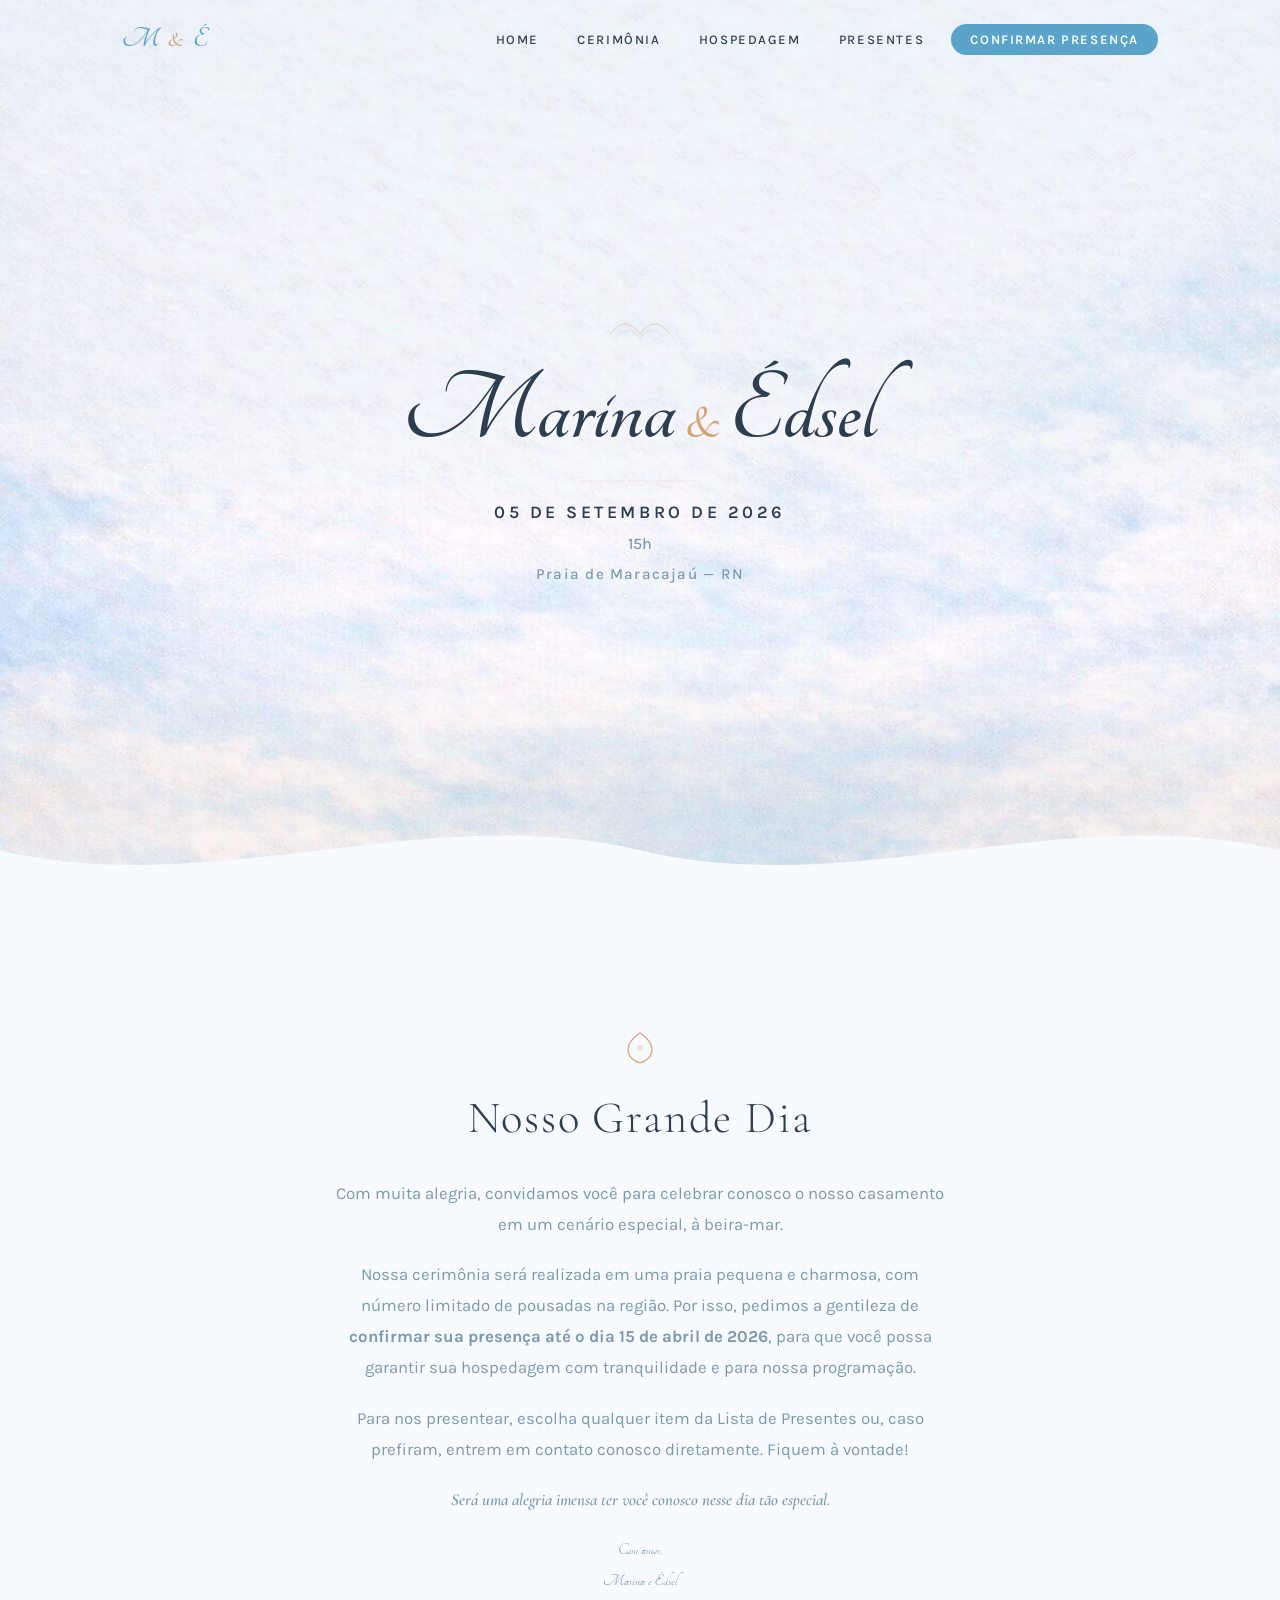
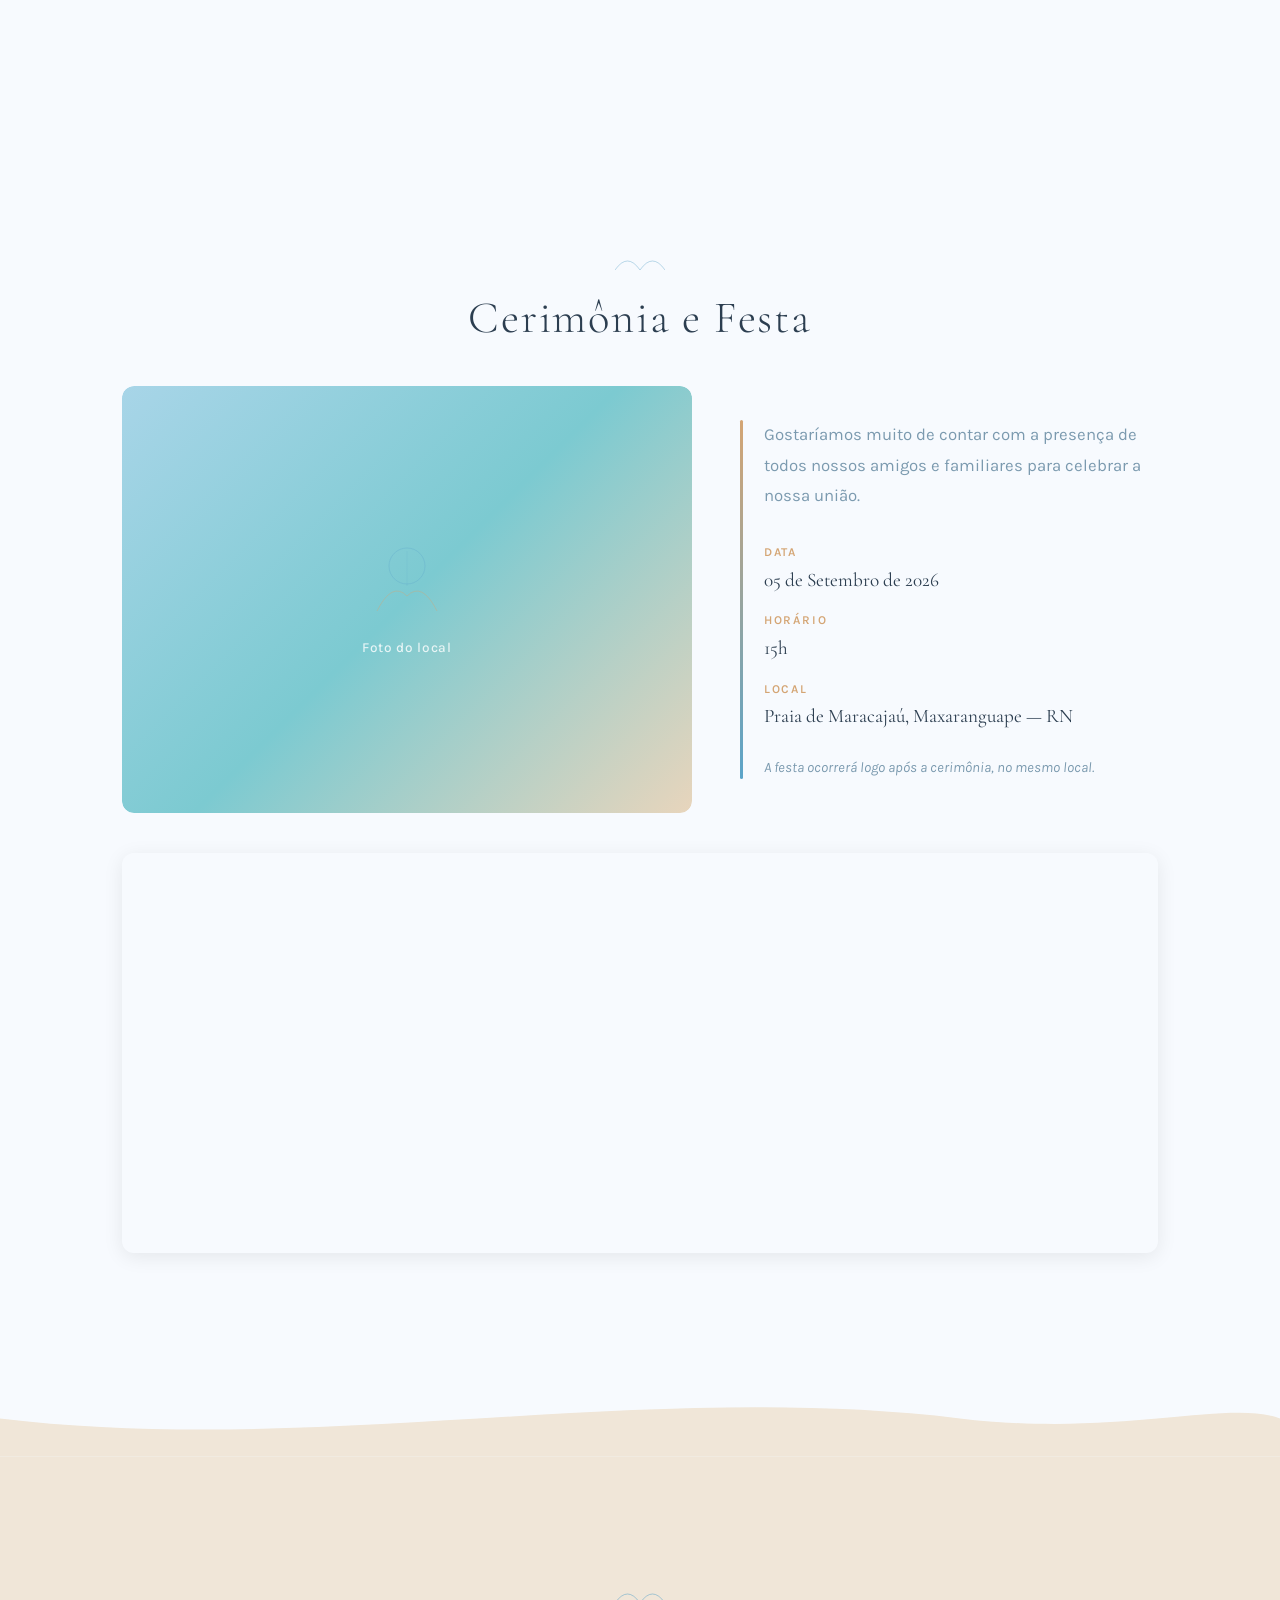
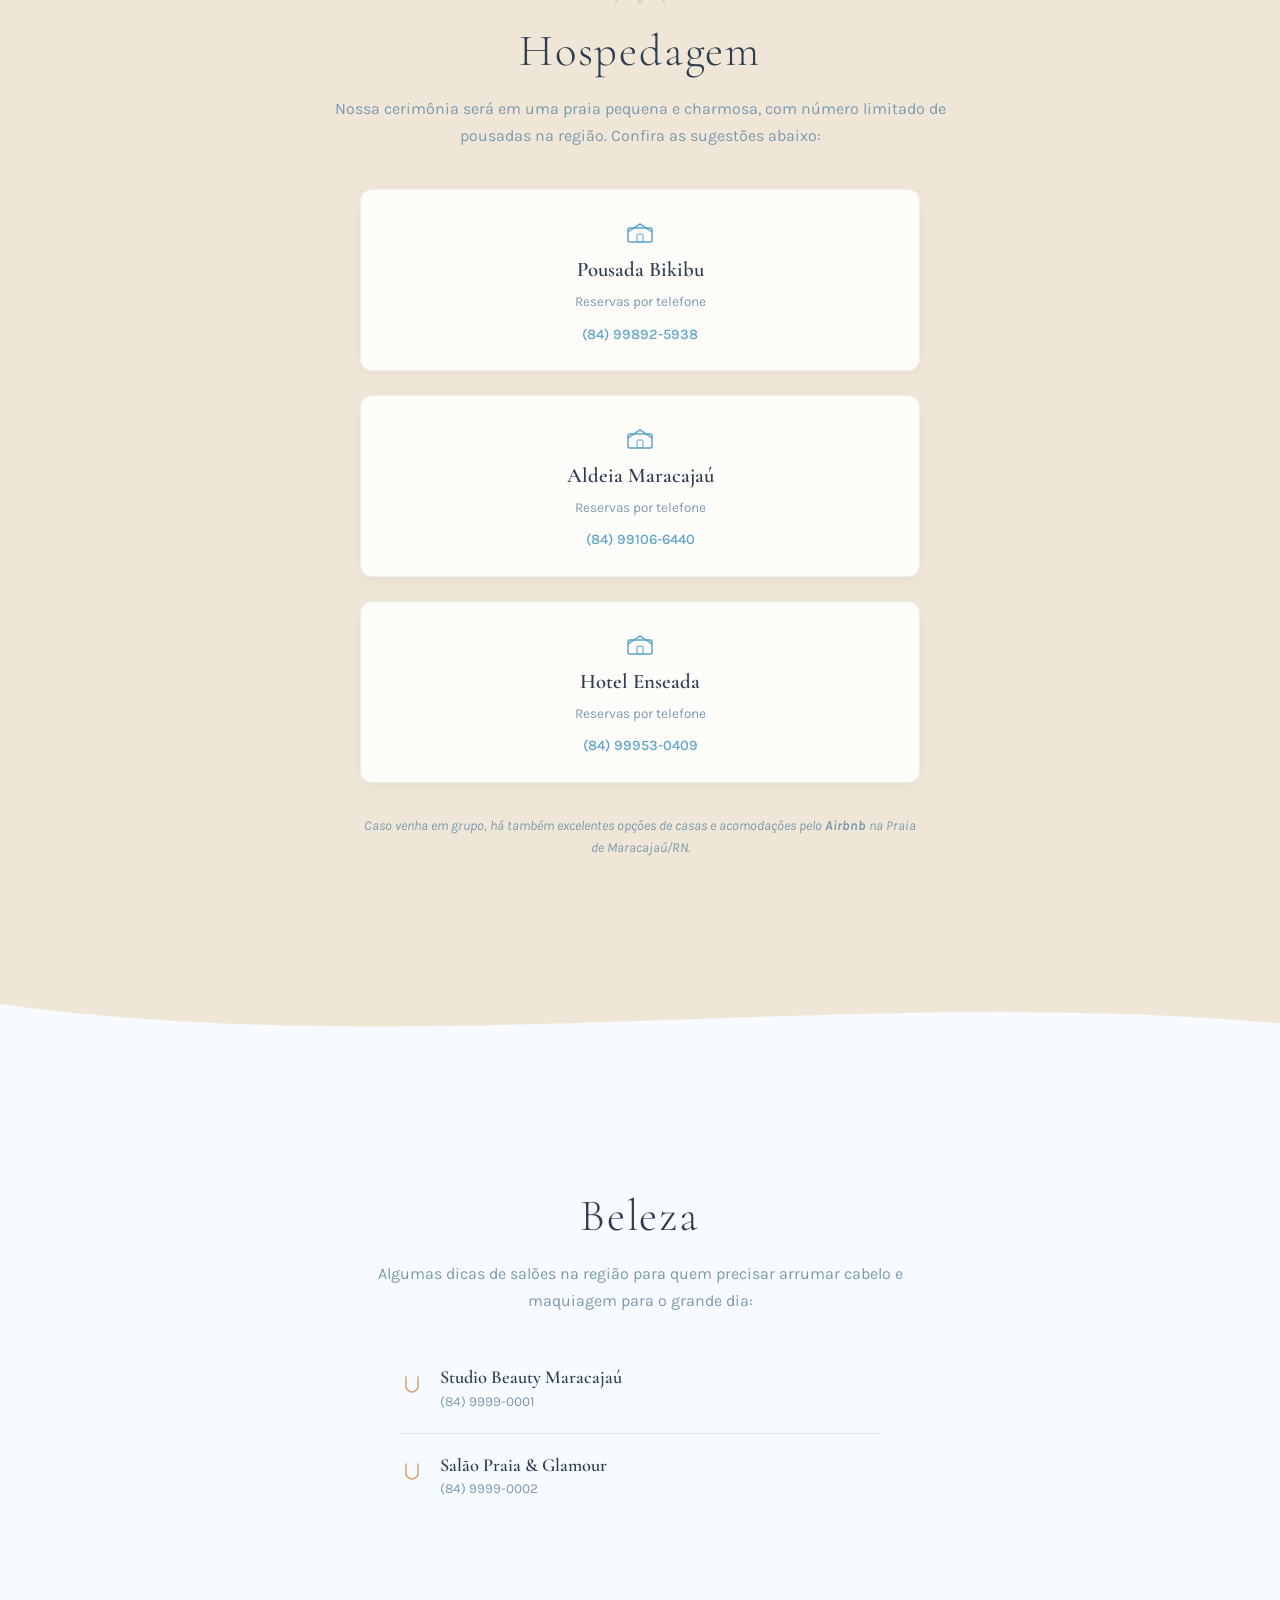
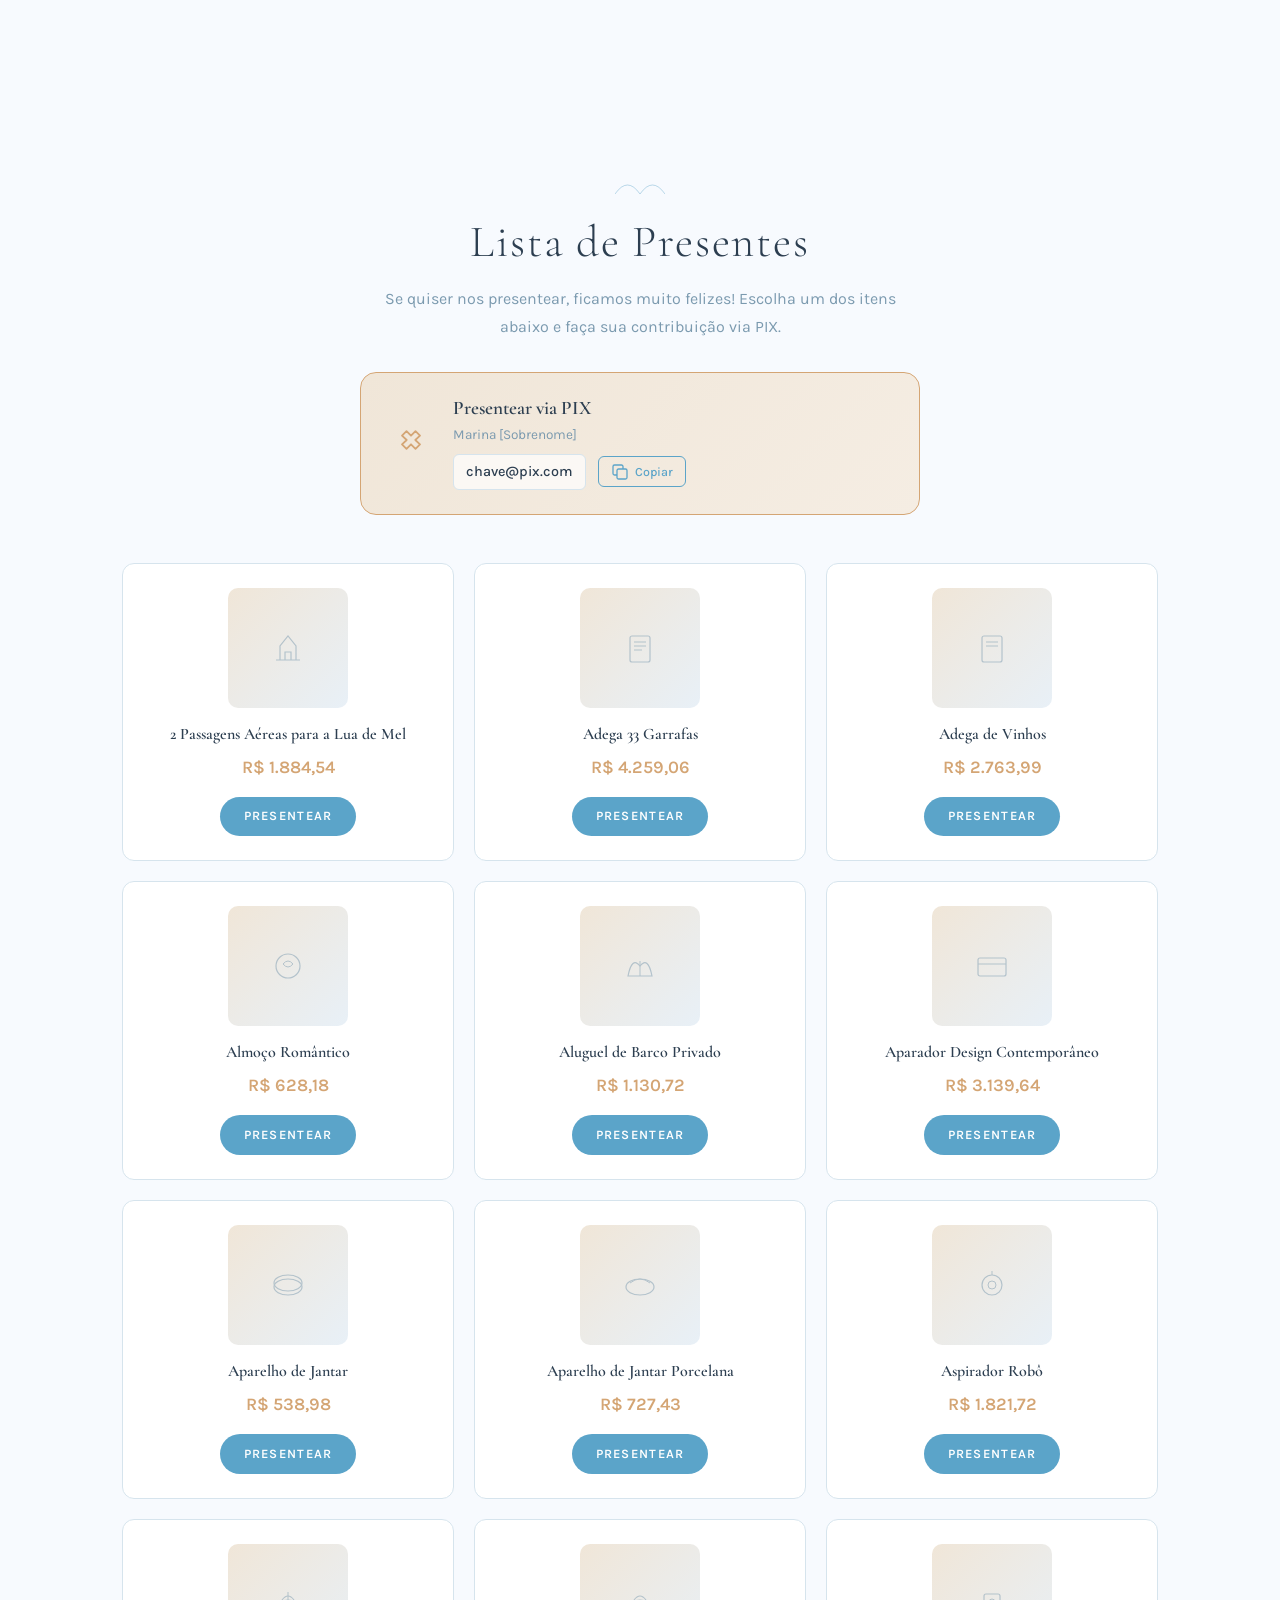
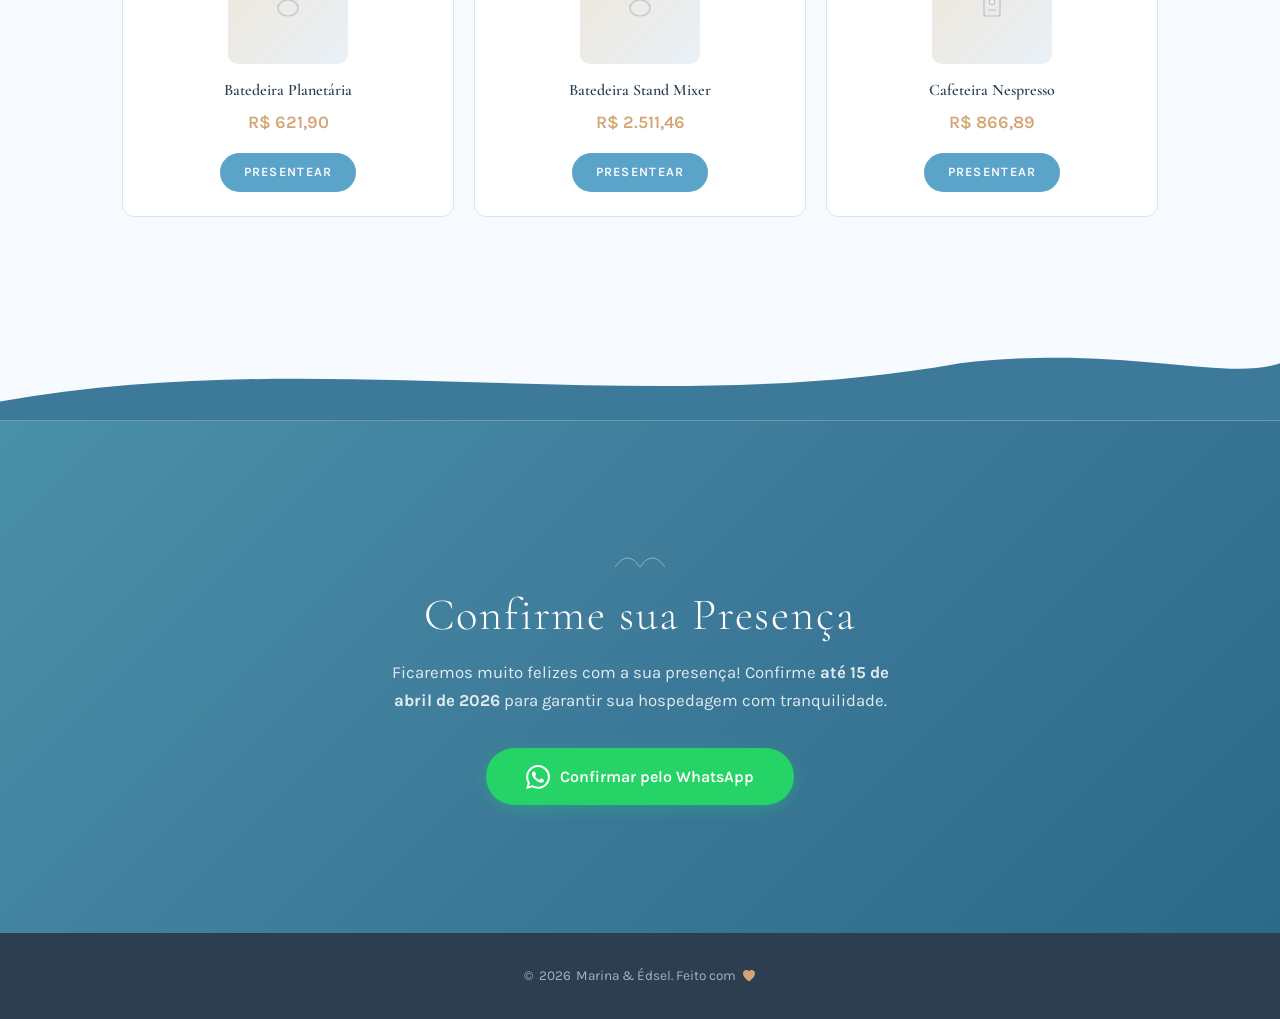
==== marina-e-edsel/index.html @ 64d31de2 "Site casamento Marina & Édsel — versão inicial Landing page completa com hero, cerimônia, hospedagem" ====
<!DOCTYPE html>
<html lang="pt-BR">
<head>
  <meta charset="UTF-8">
  <meta name="viewport" content="width=device-width, initial-scale=1.0">

  <title>Marina & Édsel — 05 de Setembro de 2026 | Casamento na Praia de Maracajaú</title>
  <meta name="description" content="Celebre conosco! Site oficial do casamento de Marina & Édsel. 05 de setembro de 2026, às 15h, na Praia de Maracajaú — RN.">

  <meta property="og:title" content="Marina & Édsel — Casamento na Praia de Maracajaú">
  <meta property="og:description" content="05 de setembro de 2026, às 15h. Venha celebrar esse momento especial conosco!">
  <meta property="og:type" content="website">
  <meta property="og:image" content="">
  <meta property="og:url" content="">

  <link rel="icon" type="image/svg+xml" href="/favicon.svg">

  <link rel="preconnect" href="https://fonts.googleapis.com">
  <link rel="preconnect" href="https://fonts.gstatic.com" crossorigin>
  <link href="https://fonts.googleapis.com/css2?family=Cormorant+Garamond:ital,wght@0,300;0,400;0,600;1,300;1,400&family=Tangerine:wght@400;700&family=Karla:wght@400;500;600&display=swap" rel="stylesheet">

  <link href="https://unpkg.com/aos@2.3.4/dist/aos.css" rel="stylesheet">

  <link rel="stylesheet" href="style.css">
</head>
<body>

  <!-- NAV -->
  <nav class="nav" id="nav">
    <div class="nav__container">
      <a href="#hero" class="nav__logo">M <span class="nav__ampersand">&</span> É</a>
      <button class="nav__toggle" aria-label="Abrir menu" aria-expanded="false">
        <span class="nav__hamburger"></span>
      </button>
      <ul class="nav__menu" role="list">
        <li><a href="#hero" class="nav__link">Home</a></li>
        <li><a href="#cerimonia" class="nav__link">Cerimônia</a></li>
        <li><a href="#hospedagem" class="nav__link">Hospedagem</a></li>
        <li><a href="#presentes" class="nav__link">Presentes</a></li>
        <li><a href="#presenca" class="nav__link nav__link--cta">Confirmar Presença</a></li>
      </ul>
    </div>
  </nav>

  <main>

    <!-- HERO — Arquétipo: Layered Atmospheric -->
    <section class="hero" id="hero">
      <div class="hero__layers">
        <img src="hero.jpeg" alt="" width="1200" height="1600" class="hero__img" decoding="async">
        <div class="hero__gradient"></div>
        <div class="hero__content" data-aos="fade-up" data-aos-duration="1200">
          <div class="hero__ornament">
            <svg width="60" height="30" viewBox="0 0 60 30" fill="none" aria-hidden="true">
              <path d="M0 20 Q15 0 30 20 Q45 0 60 20" stroke="currentColor" stroke-width="1" fill="none" opacity="0.4"/>
              <path d="M5 25 Q20 8 30 25 Q40 8 55 25" stroke="currentColor" stroke-width="0.8" fill="none" opacity="0.25"/>
            </svg>
          </div>
          <p class="hero__names">
            <span class="hero__name">Marina</span>
            <span class="hero__amp">&</span>
            <span class="hero__name">Édsel</span>
          </p>
          <div class="hero__divider">
            <svg width="120" height="2" viewBox="0 0 120 2" aria-hidden="true">
              <line x1="0" y1="1" x2="120" y2="1" stroke="currentColor" stroke-width="0.5" opacity="0.3"/>
            </svg>
          </div>
          <p class="hero__date">05 de Setembro de 2026</p>
          <p class="hero__time">15h</p>
          <p class="hero__location">Praia de Maracajaú — RN</p>
        </div>
      </div>
      <div class="hero__wave">
        <svg viewBox="0 0 1440 120" preserveAspectRatio="none" aria-hidden="true">
          <path d="M0,60 C240,120 480,0 720,60 C960,120 1200,0 1440,60 L1440,120 L0,120 Z" fill="var(--color-bg)"/>
        </svg>
      </div>
    </section>

    <!-- BOAS-VINDAS — Arquétipo: Prose Cinematic -->
    <section class="welcome section" id="boas-vindas">
      <div class="container welcome__container">
        <div class="welcome__icon" data-aos="fade-down" data-aos-duration="600">
          <svg width="40" height="40" viewBox="0 0 40 40" fill="none" aria-hidden="true">
            <path d="M20 5 C20 5 8 12 8 22 C8 28 13 33 20 35 C27 33 32 28 32 22 C32 12 20 5 20 5Z" stroke="var(--color-accent)" stroke-width="1.2" fill="none"/>
            <circle cx="20" cy="20" r="3" fill="var(--color-accent)" opacity="0.3"/>
          </svg>
        </div>
        <h2 class="welcome__title" data-aos="fade-up">Nosso Grande Dia</h2>
        <div class="welcome__text" data-aos="fade-up" data-aos-delay="100">
          <p>Com muita alegria, convidamos você para celebrar conosco o nosso casamento em um cenário especial, à beira-mar.</p>
          <p>Nossa cerimônia será realizada em uma praia pequena e charmosa, com número limitado de pousadas na região. Por isso, pedimos a gentileza de <strong>confirmar sua presença até o dia 15 de abril de 2026</strong>, para que você possa garantir sua hospedagem com tranquilidade e para nossa programação.</p>
          <p>Para nos presentear, escolha qualquer item da Lista de Presentes ou, caso prefiram, entrem em contato conosco diretamente. Fiquem à vontade!</p>
          <p class="welcome__highlight">Será uma alegria imensa ter você conosco nesse dia tão especial.</p>
          <p class="welcome__signature">Com amor,<br>Marina e Édsel</p>
        </div>
      </div>
    </section>

    <!-- CERIMÔNIA E FESTA — Arquétipo: Split Reveal -->
    <section class="ceremony section" id="cerimonia">
      <div class="container">
        <div class="ceremony__ornament" data-aos="fade-down" data-aos-duration="600">
          <svg width="50" height="24" viewBox="0 0 50 24" fill="none" aria-hidden="true">
            <path d="M0 18 Q12.5 0 25 18 Q37.5 0 50 18" stroke="var(--color-primary)" stroke-width="1" fill="none" opacity="0.4"/>
          </svg>
        </div>
        <h2 class="ceremony__title" data-aos="fade-up">Cerimônia e Festa</h2>
        <div class="ceremony__split">
          <div class="ceremony__image" data-aos="fade-right" data-aos-duration="1000">
            <div class="ceremony__placeholder">
              <svg width="80" height="80" viewBox="0 0 80 80" fill="none" aria-hidden="true">
                <circle cx="40" cy="25" r="18" stroke="var(--color-primary)" stroke-width="1" fill="none" opacity="0.3"/>
                <path d="M10 70 Q25 40 40 55 Q55 40 70 70" stroke="var(--color-accent)" stroke-width="1" fill="none" opacity="0.4"/>
                <line x1="40" y1="10" x2="40" y2="45" stroke="var(--color-primary)" stroke-width="0.8" opacity="0.2"/>
              </svg>
              <span class="ceremony__placeholder-text">Foto do local</span>
            </div>
          </div>
          <div class="ceremony__info" data-aos="fade-left" data-aos-duration="1000">
            <div class="ceremony__accent-bar" aria-hidden="true"></div>
            <p class="ceremony__description">Gostaríamos muito de contar com a presença de todos nossos amigos e familiares para celebrar a nossa união.</p>
            <div class="ceremony__details">
              <div class="ceremony__detail">
                <span class="ceremony__detail-label">Data</span>
                <span class="ceremony__detail-value">05 de Setembro de 2026</span>
              </div>
              <div class="ceremony__detail">
                <span class="ceremony__detail-label">Horário</span>
                <span class="ceremony__detail-value">15h</span>
              </div>
              <div class="ceremony__detail">
                <span class="ceremony__detail-label">Local</span>
                <span class="ceremony__detail-value">Praia de Maracajaú, Maxaranguape — RN</span>
              </div>
            </div>
            <p class="ceremony__note">A festa ocorrerá logo após a cerimônia, no mesmo local.</p>
          </div>
        </div>
        <div class="ceremony__map" data-aos="fade-up" data-aos-delay="200">
          <iframe
            src="https://www.google.com/maps/embed?pb=!1m18!1m12!1m3!1d15866.84!2d-35.2639!3d-5.3961!2m3!1f0!2f0!3f0!3m2!1i1024!2i768!4f13.1!3m3!1m2!1s0x7b2f71a1a1a1a1a%3A0x1!2sPraia+de+Maracaja%C3%BA!5e0!3m2!1spt-BR!2sbr!4v1"
            width="800"
            height="400"
            style="border:0;"
            allowfullscreen=""
            loading="lazy"
            referrerpolicy="no-referrer-when-downgrade"
            title="Mapa - Praia de Maracajaú, Maxaranguape - RN">
          </iframe>
        </div>
      </div>
    </section>

    <!-- Transição onda -->
    <div class="wave-divider wave-divider--sand" aria-hidden="true">
      <svg viewBox="0 0 1440 80" preserveAspectRatio="none">
        <path d="M0,40 C360,80 720,0 1080,40 C1260,60 1380,20 1440,40 L1440,80 L0,80 Z" fill="var(--color-accent-light)"/>
      </svg>
    </div>

    <!-- HOSPEDAGEM — Arquétipo: Card Stack Offset -->
    <section class="lodging section" id="hospedagem">
      <div class="container">
        <div class="lodging__ornament" data-aos="fade-down" data-aos-duration="600">
          <svg width="50" height="24" viewBox="0 0 50 24" fill="none" aria-hidden="true">
            <path d="M0 18 Q12.5 0 25 18 Q37.5 0 50 18" stroke="var(--color-primary)" stroke-width="1" fill="none" opacity="0.5"/>
          </svg>
        </div>
        <h2 class="lodging__title" data-aos="fade-up">Hospedagem</h2>
        <p class="lodging__intro" data-aos="fade-up" data-aos-delay="100">Nossa cerimônia será em uma praia pequena e charmosa, com número limitado de pousadas na região. Confira as sugestões abaixo:</p>

        <div class="lodging__cards">
          <article class="lodging__card lodging__card--offset-left" data-aos="fade-up" data-aos-delay="100">
            <div class="lodging__card-icon" aria-hidden="true">
              <svg width="32" height="32" viewBox="0 0 32 32" fill="none">
                <rect x="4" y="14" width="24" height="14" rx="2" stroke="currentColor" stroke-width="1.5" fill="none"/>
                <path d="M4 18 L16 10 L28 18" stroke="currentColor" stroke-width="1.5" fill="none"/>
                <rect x="13" y="20" width="6" height="8" rx="1" stroke="currentColor" stroke-width="1" fill="none"/>
              </svg>
            </div>
            <h3 class="lodging__card-name">Pousada Bikibu</h3>
            <p class="lodging__card-detail">Reservas por telefone</p>
            <a href="tel:+5584998925938" class="lodging__card-phone">(84) 99892-5938</a>
          </article>

          <article class="lodging__card lodging__card--offset-right" data-aos="fade-up" data-aos-delay="200">
            <div class="lodging__card-icon" aria-hidden="true">
              <svg width="32" height="32" viewBox="0 0 32 32" fill="none">
                <rect x="4" y="14" width="24" height="14" rx="2" stroke="currentColor" stroke-width="1.5" fill="none"/>
                <path d="M4 18 L16 10 L28 18" stroke="currentColor" stroke-width="1.5" fill="none"/>
                <rect x="13" y="20" width="6" height="8" rx="1" stroke="currentColor" stroke-width="1" fill="none"/>
              </svg>
            </div>
            <h3 class="lodging__card-name">Aldeia Maracajaú</h3>
            <p class="lodging__card-detail">Reservas por telefone</p>
            <a href="tel:+5584991066440" class="lodging__card-phone">(84) 99106-6440</a>
          </article>

          <article class="lodging__card lodging__card--offset-left" data-aos="fade-up" data-aos-delay="300">
            <div class="lodging__card-icon" aria-hidden="true">
              <svg width="32" height="32" viewBox="0 0 32 32" fill="none">
                <rect x="4" y="14" width="24" height="14" rx="2" stroke="currentColor" stroke-width="1.5" fill="none"/>
                <path d="M4 18 L16 10 L28 18" stroke="currentColor" stroke-width="1.5" fill="none"/>
                <rect x="13" y="20" width="6" height="8" rx="1" stroke="currentColor" stroke-width="1" fill="none"/>
              </svg>
            </div>
            <h3 class="lodging__card-name">Hotel Enseada</h3>
            <p class="lodging__card-detail">Reservas por telefone</p>
            <a href="tel:+5584999530409" class="lodging__card-phone">(84) 99953-0409</a>
          </article>
        </div>

        <p class="lodging__note" data-aos="fade-up">Caso venha em grupo, há também excelentes opções de casas e acomodações pelo <strong>Airbnb</strong> na Praia de Maracajaú/RN.</p>
      </div>
    </section>

    <!-- Transição onda areia → branco -->
    <div class="wave-divider wave-divider--white" aria-hidden="true">
      <svg viewBox="0 0 1440 80" preserveAspectRatio="none">
        <path d="M0,20 C480,80 960,0 1440,40 L1440,80 L0,80 Z" fill="var(--color-bg)"/>
      </svg>
    </div>

    <!-- BELEZA — Arquétipo: Minimal List -->
    <section class="beauty section" id="beleza">
      <div class="container">
        <h2 class="beauty__title" data-aos="fade-up">Beleza</h2>
        <p class="beauty__intro" data-aos="fade-up" data-aos-delay="100">Algumas dicas de salões na região para quem precisar arrumar cabelo e maquiagem para o grande dia:</p>

        <ul class="beauty__list" role="list">
          <li class="beauty__item" data-aos="fade-up" data-aos-delay="100">
            <div class="beauty__item-icon" aria-hidden="true">
              <svg width="24" height="24" viewBox="0 0 24 24" fill="none">
                <path d="M6 3 L6 14 M18 3 L18 14 M6 14 Q12 22 18 14" stroke="currentColor" stroke-width="1.5" fill="none" stroke-linecap="round"/>
              </svg>
            </div>
            <div class="beauty__item-info">
              <h3 class="beauty__item-name">Studio Beauty Maracajaú</h3>
              <p class="beauty__item-phone">(84) 9999-0001</p>
            </div>
          </li>
          <li class="beauty__item" data-aos="fade-up" data-aos-delay="200">
            <div class="beauty__item-icon" aria-hidden="true">
              <svg width="24" height="24" viewBox="0 0 24 24" fill="none">
                <path d="M6 3 L6 14 M18 3 L18 14 M6 14 Q12 22 18 14" stroke="currentColor" stroke-width="1.5" fill="none" stroke-linecap="round"/>
              </svg>
            </div>
            <div class="beauty__item-info">
              <h3 class="beauty__item-name">Salão Praia & Glamour</h3>
              <p class="beauty__item-phone">(84) 9999-0002</p>
            </div>
          </li>
        </ul>
      </div>
    </section>

    <!-- LISTA DE PRESENTES — Arquétipo: Bento Grid Irregular -->
    <section class="gifts section" id="presentes">
      <div class="container">
        <div class="gifts__ornament" data-aos="fade-down" data-aos-duration="600">
          <svg width="50" height="24" viewBox="0 0 50 24" fill="none" aria-hidden="true">
            <path d="M0 18 Q12.5 0 25 18 Q37.5 0 50 18" stroke="var(--color-primary)" stroke-width="1" fill="none" opacity="0.4"/>
          </svg>
        </div>
        <h2 class="gifts__title" data-aos="fade-up">Lista de Presentes</h2>
        <p class="gifts__intro" data-aos="fade-up" data-aos-delay="100">Se quiser nos presentear, ficamos muito felizes! Escolha um dos itens abaixo e faça sua contribuição via PIX.</p>

        <!-- Card PIX -->
        <div class="gifts__pix" data-aos="fade-up" data-aos-delay="150">
          <div class="gifts__pix-icon" aria-hidden="true">
            <svg width="36" height="36" viewBox="0 0 36 36" fill="none">
              <path d="M22.5 9.2L27 13.7M13.5 9.2L9 13.7M9 22.3L13.5 26.8M27 22.3L22.5 26.8M13.5 9.2L18 13.7L22.5 9.2M9 13.7L13.7 18L9 22.3M27 13.7L22.3 18L27 22.3M13.5 26.8L18 22.3L22.5 26.8" stroke="currentColor" stroke-width="1.8" stroke-linecap="round" stroke-linejoin="round"/>
            </svg>
          </div>
          <div class="gifts__pix-info">
            <h3 class="gifts__pix-title">Presentear via PIX</h3>
            <p class="gifts__pix-name">Marina [Sobrenome]</p>
            <div class="gifts__pix-key">
              <code class="gifts__pix-code" id="pix-key">chave@pix.com</code>
              <button class="gifts__pix-copy" onclick="copyPix()" aria-label="Copiar chave PIX" title="Copiar chave PIX">
                <svg width="18" height="18" viewBox="0 0 18 18" fill="none">
                  <rect x="6" y="6" width="10" height="10" rx="1.5" stroke="currentColor" stroke-width="1.3"/>
                  <path d="M12 6V3.5A1.5 1.5 0 0010.5 2h-7A1.5 1.5 0 002 3.5v7A1.5 1.5 0 003.5 12H6" stroke="currentColor" stroke-width="1.3"/>
                </svg>
                <span class="gifts__pix-copy-text">Copiar</span>
              </button>
            </div>
          </div>
        </div>

        <!-- Grid de presentes -->
        <div class="gifts__grid">
          <article class="gifts__item" data-aos="fade-up" data-aos-delay="100">
            <div class="gifts__item-image">
              <div class="gifts__item-placeholder" aria-hidden="true">
                <svg width="40" height="40" viewBox="0 0 40 40" fill="none"><path d="M8 32h24M12 32V18l8-10 8 10v14M17 32v-8h6v8" stroke="currentColor" stroke-width="1.2" fill="none"/></svg>
              </div>
            </div>
            <h3 class="gifts__item-name">2 Passagens Aéreas para a Lua de Mel</h3>
            <p class="gifts__item-price">R$ 1.884,54</p>
            <button class="gifts__item-btn" onclick="copyPix()">Presentear</button>
          </article>

          <article class="gifts__item" data-aos="fade-up" data-aos-delay="150">
            <div class="gifts__item-image">
              <div class="gifts__item-placeholder" aria-hidden="true">
                <svg width="40" height="40" viewBox="0 0 40 40" fill="none"><rect x="10" y="8" width="20" height="26" rx="2" stroke="currentColor" stroke-width="1.2" fill="none"/><line x1="14" y1="14" x2="26" y2="14" stroke="currentColor" stroke-width="1"/><line x1="14" y1="18" x2="26" y2="18" stroke="currentColor" stroke-width="1"/><line x1="14" y1="22" x2="22" y2="22" stroke="currentColor" stroke-width="1"/></svg>
              </div>
            </div>
            <h3 class="gifts__item-name">Adega 33 Garrafas</h3>
            <p class="gifts__item-price">R$ 4.259,06</p>
            <button class="gifts__item-btn" onclick="copyPix()">Presentear</button>
          </article>

          <article class="gifts__item" data-aos="fade-up" data-aos-delay="200">
            <div class="gifts__item-image">
              <div class="gifts__item-placeholder" aria-hidden="true">
                <svg width="40" height="40" viewBox="0 0 40 40" fill="none"><rect x="10" y="8" width="20" height="26" rx="2" stroke="currentColor" stroke-width="1.2" fill="none"/><line x1="14" y1="14" x2="26" y2="14" stroke="currentColor" stroke-width="1"/><line x1="14" y1="18" x2="26" y2="18" stroke="currentColor" stroke-width="1"/></svg>
              </div>
            </div>
            <h3 class="gifts__item-name">Adega de Vinhos</h3>
            <p class="gifts__item-price">R$ 2.763,99</p>
            <button class="gifts__item-btn" onclick="copyPix()">Presentear</button>
          </article>

          <article class="gifts__item" data-aos="fade-up" data-aos-delay="100">
            <div class="gifts__item-image">
              <div class="gifts__item-placeholder" aria-hidden="true">
                <svg width="40" height="40" viewBox="0 0 40 40" fill="none"><circle cx="20" cy="20" r="12" stroke="currentColor" stroke-width="1.2" fill="none"/><path d="M15 18 Q20 12 25 18 Q20 24 15 18Z" stroke="currentColor" stroke-width="1" fill="none"/></svg>
              </div>
            </div>
            <h3 class="gifts__item-name">Almoço Romântico</h3>
            <p class="gifts__item-price">R$ 628,18</p>
            <button class="gifts__item-btn" onclick="copyPix()">Presentear</button>
          </article>

          <article class="gifts__item" data-aos="fade-up" data-aos-delay="150">
            <div class="gifts__item-image">
              <div class="gifts__item-placeholder" aria-hidden="true">
                <svg width="40" height="40" viewBox="0 0 40 40" fill="none"><path d="M8 30 Q12 10 20 20 Q28 10 32 30Z" stroke="currentColor" stroke-width="1.2" fill="none"/><line x1="20" y1="15" x2="20" y2="30" stroke="currentColor" stroke-width="1"/></svg>
              </div>
            </div>
            <h3 class="gifts__item-name">Aluguel de Barco Privado</h3>
            <p class="gifts__item-price">R$ 1.130,72</p>
            <button class="gifts__item-btn" onclick="copyPix()">Presentear</button>
          </article>

          <article class="gifts__item" data-aos="fade-up" data-aos-delay="200">
            <div class="gifts__item-image">
              <div class="gifts__item-placeholder" aria-hidden="true">
                <svg width="40" height="40" viewBox="0 0 40 40" fill="none"><rect x="6" y="12" width="28" height="18" rx="2" stroke="currentColor" stroke-width="1.2" fill="none"/><line x1="6" y1="18" x2="34" y2="18" stroke="currentColor" stroke-width="1"/></svg>
              </div>
            </div>
            <h3 class="gifts__item-name">Aparador Design Contemporâneo</h3>
            <p class="gifts__item-price">R$ 3.139,64</p>
            <button class="gifts__item-btn" onclick="copyPix()">Presentear</button>
          </article>

          <article class="gifts__item" data-aos="fade-up" data-aos-delay="100">
            <div class="gifts__item-image">
              <div class="gifts__item-placeholder" aria-hidden="true">
                <svg width="40" height="40" viewBox="0 0 40 40" fill="none"><ellipse cx="20" cy="22" rx="14" ry="8" stroke="currentColor" stroke-width="1.2" fill="none"/><ellipse cx="20" cy="18" rx="14" ry="8" stroke="currentColor" stroke-width="1.2" fill="none"/></svg>
              </div>
            </div>
            <h3 class="gifts__item-name">Aparelho de Jantar</h3>
            <p class="gifts__item-price">R$ 538,98</p>
            <button class="gifts__item-btn" onclick="copyPix()">Presentear</button>
          </article>

          <article class="gifts__item" data-aos="fade-up" data-aos-delay="150">
            <div class="gifts__item-image">
              <div class="gifts__item-placeholder" aria-hidden="true">
                <svg width="40" height="40" viewBox="0 0 40 40" fill="none"><ellipse cx="20" cy="22" rx="14" ry="8" stroke="currentColor" stroke-width="1.2" fill="none"/><path d="M10 18 Q20 10 30 18" stroke="currentColor" stroke-width="1" fill="none"/></svg>
              </div>
            </div>
            <h3 class="gifts__item-name">Aparelho de Jantar Porcelana</h3>
            <p class="gifts__item-price">R$ 727,43</p>
            <button class="gifts__item-btn" onclick="copyPix()">Presentear</button>
          </article>

          <article class="gifts__item" data-aos="fade-up" data-aos-delay="200">
            <div class="gifts__item-image">
              <div class="gifts__item-placeholder" aria-hidden="true">
                <svg width="40" height="40" viewBox="0 0 40 40" fill="none"><circle cx="20" cy="20" r="10" stroke="currentColor" stroke-width="1.2" fill="none"/><circle cx="20" cy="20" r="4" stroke="currentColor" stroke-width="1" fill="none"/><line x1="20" y1="6" x2="20" y2="10" stroke="currentColor" stroke-width="1"/></svg>
              </div>
            </div>
            <h3 class="gifts__item-name">Aspirador Robô</h3>
            <p class="gifts__item-price">R$ 1.821,72</p>
            <button class="gifts__item-btn" onclick="copyPix()">Presentear</button>
          </article>

          <article class="gifts__item" data-aos="fade-up" data-aos-delay="100">
            <div class="gifts__item-image">
              <div class="gifts__item-placeholder" aria-hidden="true">
                <svg width="40" height="40" viewBox="0 0 40 40" fill="none"><ellipse cx="20" cy="24" rx="10" ry="8" stroke="currentColor" stroke-width="1.2" fill="none"/><path d="M14 16 Q20 8 26 16" stroke="currentColor" stroke-width="1.2" fill="none"/><line x1="20" y1="8" x2="20" y2="16" stroke="currentColor" stroke-width="1"/></svg>
              </div>
            </div>
            <h3 class="gifts__item-name">Batedeira Planetária</h3>
            <p class="gifts__item-price">R$ 621,90</p>
            <button class="gifts__item-btn" onclick="copyPix()">Presentear</button>
          </article>

          <article class="gifts__item" data-aos="fade-up" data-aos-delay="150">
            <div class="gifts__item-image">
              <div class="gifts__item-placeholder" aria-hidden="true">
                <svg width="40" height="40" viewBox="0 0 40 40" fill="none"><ellipse cx="20" cy="24" rx="10" ry="8" stroke="currentColor" stroke-width="1.2" fill="none"/><path d="M14 16 Q20 8 26 16" stroke="currentColor" stroke-width="1.2" fill="none"/></svg>
              </div>
            </div>
            <h3 class="gifts__item-name">Batedeira Stand Mixer</h3>
            <p class="gifts__item-price">R$ 2.511,46</p>
            <button class="gifts__item-btn" onclick="copyPix()">Presentear</button>
          </article>

          <article class="gifts__item" data-aos="fade-up" data-aos-delay="200">
            <div class="gifts__item-image">
              <div class="gifts__item-placeholder" aria-hidden="true">
                <svg width="40" height="40" viewBox="0 0 40 40" fill="none"><rect x="12" y="10" width="16" height="22" rx="2" stroke="currentColor" stroke-width="1.2" fill="none"/><circle cx="20" cy="18" r="3" stroke="currentColor" stroke-width="1" fill="none"/><line x1="16" y1="26" x2="24" y2="26" stroke="currentColor" stroke-width="1"/></svg>
              </div>
            </div>
            <h3 class="gifts__item-name">Cafeteira Nespresso</h3>
            <p class="gifts__item-price">R$ 866,89</p>
            <button class="gifts__item-btn" onclick="copyPix()">Presentear</button>
          </article>
        </div>
      </div>
    </section>

    <!-- Transição onda para RSVP -->
    <div class="wave-divider wave-divider--rsvp" aria-hidden="true">
      <svg viewBox="0 0 1440 80" preserveAspectRatio="none">
        <path d="M0,60 C360,0 720,80 1080,20 C1260,0 1380,40 1440,20 L1440,80 L0,80 Z" fill="var(--color-rsvp-bg)"/>
      </svg>
    </div>

    <!-- CONFIRME SUA PRESENÇA — Arquétipo: CTA Immersive -->
    <section class="rsvp" id="presenca">
      <div class="container rsvp__container">
        <div class="rsvp__ornament" data-aos="fade-down" data-aos-duration="600">
          <svg width="50" height="24" viewBox="0 0 50 24" fill="none" aria-hidden="true">
            <path d="M0 18 Q12.5 0 25 18 Q37.5 0 50 18" stroke="rgba(255,255,255,0.4)" stroke-width="1" fill="none"/>
          </svg>
        </div>
        <h2 class="rsvp__title" data-aos="zoom-in">Confirme sua Presença</h2>
        <p class="rsvp__text" data-aos="fade-up" data-aos-delay="100">Ficaremos muito felizes com a sua presença! Confirme <strong>até 15 de abril de 2026</strong> para garantir sua hospedagem com tranquilidade.</p>
        <a href="https://wa.me/5500000000000?text=Ol%C3%A1!%20Gostaria%20de%20confirmar%20minha%20presen%C3%A7a%20no%20casamento%20de%20Marina%20%26%20%C3%89dsel%20no%20dia%2005%2F09%2F2026." class="rsvp__btn" data-aos="fade-up" data-aos-delay="200" target="_blank" rel="noopener noreferrer">
          <svg class="rsvp__btn-icon" width="24" height="24" viewBox="0 0 24 24" fill="currentColor" aria-hidden="true">
            <path d="M17.472 14.382c-.297-.149-1.758-.867-2.03-.967-.273-.099-.471-.148-.67.15-.197.297-.767.966-.94 1.164-.173.199-.347.223-.644.075-.297-.15-1.255-.463-2.39-1.475-.883-.788-1.48-1.761-1.653-2.059-.173-.297-.018-.458.13-.606.134-.133.298-.347.446-.52.149-.174.198-.298.298-.497.099-.198.05-.371-.025-.52-.075-.149-.669-1.612-.916-2.207-.242-.579-.487-.5-.669-.51-.173-.008-.371-.01-.57-.01-.198 0-.52.074-.792.372-.272.297-1.04 1.016-1.04 2.479 0 1.462 1.065 2.875 1.213 3.074.149.198 2.096 3.2 5.077 4.487.709.306 1.262.489 1.694.625.712.227 1.36.195 1.871.118.571-.085 1.758-.719 2.006-1.413.248-.694.248-1.289.173-1.413-.074-.124-.272-.198-.57-.347m-5.421 7.403h-.004a9.87 9.87 0 01-5.031-1.378l-.361-.214-3.741.982.998-3.648-.235-.374a9.86 9.86 0 01-1.51-5.26c.001-5.45 4.436-9.884 9.888-9.884 2.64 0 5.122 1.03 6.988 2.898a9.825 9.825 0 012.893 6.994c-.003 5.45-4.437 9.884-9.885 9.884m8.413-18.297A11.815 11.815 0 0012.05 0C5.495 0 .16 5.335.157 11.892c0 2.096.547 4.142 1.588 5.945L.057 24l6.305-1.654a11.882 11.882 0 005.683 1.448h.005c6.554 0 11.89-5.335 11.893-11.893a11.821 11.821 0 00-3.48-8.413z"/>
          </svg>
          Confirmar pelo WhatsApp
        </a>
      </div>
    </section>

  </main>

  <footer class="footer">
    <div class="container">
      <p class="footer__text">&copy; <span id="year"></span> Marina & Édsel. Feito com
        <svg class="footer__heart" width="14" height="14" viewBox="0 0 14 14" fill="var(--color-accent)" aria-hidden="true">
          <path d="M7 12.5 C7 12.5 1 8.5 1 4.5 C1 2.5 2.5 1 4.5 1 C5.8 1 6.8 1.7 7 2.5 C7.2 1.7 8.2 1 9.5 1 C11.5 1 13 2.5 13 4.5 C13 8.5 7 12.5 7 12.5Z"/>
        </svg>
      </p>
    </div>
  </footer>

  <script src="https://unpkg.com/aos@2.3.4/dist/aos.js"></script>
  <script src="script.js"></script>
</body>
</html>
---- marina-e-edsel/style.css ----
/* ==========================================
   RESET & BASE
   ========================================== */

*, *::before, *::after {
  box-sizing: border-box;
  margin: 0;
  padding: 0;
}

html {
  scroll-behavior: smooth;
  -webkit-text-size-adjust: 100%;
}

body {
  min-height: 100vh;
  font-family: var(--font-body);
  font-size: 1rem;
  line-height: 1.6;
  color: var(--color-text);
  background-color: var(--color-bg);
  -webkit-font-smoothing: antialiased;
  -moz-osx-font-smoothing: grayscale;
}

img, picture, video, canvas, svg {
  display: block;
  max-width: 100%;
  height: auto;
}

input, button, textarea, select {
  font: inherit;
}

button {
  cursor: pointer;
  border: none;
  background: none;
}

a {
  text-decoration: none;
  color: inherit;
}

ul, ol {
  list-style: none;
}

h1, h2, h3, h4, h5, h6 {
  font-family: var(--font-heading);
  line-height: 1.2;
}

/* ==========================================
   CUSTOM PROPERTIES
   ========================================== */

:root {
  /* Fonts */
  --font-heading: 'Cormorant Garamond', Georgia, serif;
  --font-script: 'Tangerine', cursive;
  --font-body: 'Karla', sans-serif;

  /* Cores — Paleta Praiana */
  --color-bg: #F7FAFE;
  --color-text: #2C3E50;
  --color-text-muted: #7B9AAF;
  --color-primary: #5BA4C9;
  --color-primary-hover: #4890B5;
  --color-accent: #D4A574;
  --color-accent-hover: #C49564;
  --color-accent-light: #F0E6D8;
  --color-border: #D6E4ED;
  --color-error: #E74C3C;
  --color-success: #27AE60;
  --color-rsvp-bg: #3D7A99;

  /* Spacing */
  --section-py: clamp(2.5rem, 10vw, 8rem);
  --container-px: clamp(1rem, 5vw, 2rem);
  --container-max: 1100px;
}

/* ==========================================
   UTILITIES
   ========================================== */

.container {
  width: 100%;
  max-width: var(--container-max);
  margin-inline: auto;
  padding-inline: var(--container-px);
}

.section {
  padding-block: var(--section-py);
}

.sr-only {
  position: absolute;
  width: 1px;
  height: 1px;
  padding: 0;
  margin: -1px;
  overflow: hidden;
  clip: rect(0, 0, 0, 0);
  white-space: nowrap;
  border-width: 0;
}

/* ==========================================
   NAV
   ========================================== */

.nav {
  position: fixed;
  top: 0;
  left: 0;
  width: 100%;
  z-index: 1000;
  padding: 1rem 0;
  transition: background-color 0.4s ease, padding 0.3s ease, box-shadow 0.4s ease;
}

.nav--scrolled {
  background-color: rgba(247, 250, 254, 0.95);
  backdrop-filter: blur(10px);
  padding: 0.6rem 0;
  box-shadow: 0 2px 20px rgba(0, 0, 0, 0.06);
}

.nav__container {
  max-width: var(--container-max);
  margin-inline: auto;
  padding-inline: var(--container-px);
  display: flex;
  align-items: center;
  justify-content: space-between;
}

.nav__logo {
  font-family: var(--font-script);
  font-size: 1.8rem;
  font-weight: 700;
  color: var(--color-primary);
  letter-spacing: 0.02em;
}

.nav__ampersand {
  color: var(--color-accent);
  margin-inline: 0.15em;
}

.nav__toggle {
  display: flex;
  align-items: center;
  justify-content: center;
  width: 44px;
  height: 44px;
  position: relative;
  z-index: 1001;
}

.nav__hamburger,
.nav__hamburger::before,
.nav__hamburger::after {
  display: block;
  width: 22px;
  height: 2px;
  background-color: var(--color-text);
  border-radius: 2px;
  transition: all 0.3s ease;
}

.nav__hamburger {
  position: relative;
}

.nav__hamburger::before,
.nav__hamburger::after {
  content: '';
  position: absolute;
  left: 0;
}

.nav__hamburger::before {
  top: -7px;
}

.nav__hamburger::after {
  top: 7px;
}

.nav__toggle[aria-expanded="true"] .nav__hamburger {
  background-color: transparent;
}

.nav__toggle[aria-expanded="true"] .nav__hamburger::before {
  top: 0;
  transform: rotate(45deg);
}

.nav__toggle[aria-expanded="true"] .nav__hamburger::after {
  top: 0;
  transform: rotate(-45deg);
}

.nav__menu {
  position: fixed;
  top: 0;
  right: -100%;
  width: min(300px, 80vw);
  height: 100vh;
  height: 100dvh;
  background-color: var(--color-bg);
  padding: 5rem 2rem 2rem;
  display: flex;
  flex-direction: column;
  gap: 0.5rem;
  transition: right 0.4s cubic-bezier(0.4, 0, 0.2, 1);
  box-shadow: -4px 0 30px rgba(0, 0, 0, 0.1);
  z-index: 999;
}

.nav__menu--open {
  right: 0;
}

.nav__link {
  font-family: var(--font-body);
  font-size: 0.9rem;
  font-weight: 500;
  text-transform: uppercase;
  letter-spacing: 0.12em;
  color: var(--color-text);
  padding: 0.75rem 0;
  border-bottom: 1px solid var(--color-border);
  transition: color 0.3s ease;
}

.nav__link:hover,
.nav__link:focus-visible {
  color: var(--color-primary);
}

.nav__link--cta {
  color: var(--color-primary);
  border-bottom-color: var(--color-primary);
  font-weight: 600;
}

.nav__overlay {
  position: fixed;
  inset: 0;
  background-color: rgba(0, 0, 0, 0.3);
  z-index: 998;
  opacity: 0;
  visibility: hidden;
  transition: opacity 0.3s ease, visibility 0.3s ease;
}

.nav__overlay--visible {
  opacity: 1;
  visibility: visible;
}

@media (min-width: 768px) {
  .nav__toggle {
    display: none;
  }

  .nav__menu {
    position: static;
    width: auto;
    height: auto;
    background-color: transparent;
    padding: 0;
    flex-direction: row;
    gap: 0;
    box-shadow: none;
    align-items: center;
  }

  .nav__link {
    padding: 0.5rem 1rem;
    border-bottom: none;
    font-size: 0.78rem;
    position: relative;
  }

  .nav__link::after {
    content: '';
    position: absolute;
    bottom: 0.25rem;
    left: 1rem;
    right: 1rem;
    height: 1.5px;
    background-color: var(--color-accent);
    transform: scaleX(0);
    transform-origin: right;
    transition: transform 0.3s ease;
  }

  .nav__link:hover::after,
  .nav__link:focus-visible::after {
    transform: scaleX(1);
    transform-origin: left;
  }

  .nav__link--cta {
    background-color: var(--color-primary);
    color: #fff;
    border-radius: 100px;
    padding: 0.5rem 1.2rem;
    margin-left: 0.5rem;
    transition: background-color 0.3s ease;
  }

  .nav__link--cta::after {
    display: none;
  }

  .nav__link--cta:hover,
  .nav__link--cta:focus-visible {
    background-color: var(--color-primary-hover);
    color: #fff;
  }
}

@media (min-width: 1024px) {
  .nav__link {
    font-size: 0.82rem;
    padding: 0.5rem 1.2rem;
  }
}

/* ==========================================
   HERO — Layered Atmospheric
   ========================================== */

.hero {
  position: relative;
  min-height: 100vh;
  min-height: 100dvh;
  display: flex;
  flex-direction: column;
  justify-content: center;
  align-items: center;
  overflow: hidden;
}

.hero__layers {
  position: relative;
  width: 100%;
  flex: 1;
  display: flex;
  align-items: center;
  justify-content: center;
}

.hero__img {
  position: absolute;
  inset: 0;
  width: 100%;
  height: 100%;
  object-fit: cover;
  object-position: center 40%;
  z-index: 0;
}

.hero__gradient {
  position: absolute;
  inset: 0;
  background: linear-gradient(
    180deg,
    rgba(201, 226, 240, 0.3) 0%,
    rgba(168, 213, 232, 0.15) 25%,
    rgba(140, 202, 216, 0.1) 45%,
    transparent 60%,
    transparent 72%,
    rgba(232, 213, 188, 0.2) 88%,
    rgba(240, 230, 216, 0.35) 100%
  );
  z-index: 1;
}

.hero__content {
  position: relative;
  z-index: 2;
  text-align: center;
  padding: 2rem;
  max-width: min(90vw, 680px);
  margin-inline: auto;
}

.hero__ornament {
  color: var(--color-accent);
  margin-bottom: 1rem;
  display: flex;
  justify-content: center;
}

.hero__ornament svg {
  display: inline-block;
}

.hero__names {
  display: flex;
  flex-wrap: wrap;
  align-items: baseline;
  justify-content: center;
  gap: 0.2em;
  margin-bottom: 0.5rem;
}

.hero__name {
  font-family: var(--font-script);
  font-size: clamp(3rem, 10vw, 6.5rem);
  font-weight: 700;
  color: var(--color-text);
  line-height: 1;
  text-shadow: 0 1px 6px rgba(255, 255, 255, 0.6), 0 0 20px rgba(255, 255, 255, 0.3);
}

.hero__amp {
  font-family: var(--font-script);
  font-size: clamp(2rem, 6vw, 4rem);
  color: var(--color-accent);
  font-weight: 700;
  line-height: 1;
  margin-inline: 0.1em;
}

.hero__divider {
  color: var(--color-accent);
  margin-block: 1rem;
  display: flex;
  justify-content: center;
}

.hero__date {
  font-family: var(--font-body);
  font-size: clamp(0.9rem, 2vw, 1.1rem);
  font-weight: 600;
  text-transform: uppercase;
  letter-spacing: 0.2em;
  color: var(--color-text);
  margin-bottom: 0.3rem;
  text-shadow: 0 1px 4px rgba(255, 255, 255, 0.5);
}

.hero__time {
  font-family: var(--font-body);
  font-size: clamp(0.85rem, 1.5vw, 1rem);
  font-weight: 500;
  color: var(--color-text-muted);
  margin-bottom: 0.3rem;
  text-shadow: 0 1px 4px rgba(255, 255, 255, 0.5);
}

.hero__location {
  font-family: var(--font-body);
  font-size: clamp(0.8rem, 1.5vw, 0.95rem);
  font-weight: 500;
  color: var(--color-text-muted);
  letter-spacing: 0.08em;
  text-shadow: 0 1px 4px rgba(255, 255, 255, 0.5);
}

.hero__wave {
  position: absolute;
  bottom: -1px;
  left: 0;
  width: 100%;
  line-height: 0;
  z-index: 3;
}

.hero__wave svg {
  width: 100%;
  height: clamp(60px, 8vw, 120px);
}

/* ==========================================
   WELCOME — Prose Cinematic
   ========================================== */

.welcome {
  background-color: var(--color-bg);
  text-align: center;
}

.welcome__container {
  max-width: 680px;
}

.welcome__icon {
  display: flex;
  justify-content: center;
  margin-bottom: 1.5rem;
}

.welcome__title {
  font-family: var(--font-heading);
  font-size: clamp(1.8rem, 4vw, 2.8rem);
  font-weight: 300;
  color: var(--color-text);
  margin-bottom: 2rem;
  letter-spacing: 0.04em;
}

.welcome__text p {
  font-size: clamp(0.95rem, 1.8vw, 1.05rem);
  line-height: 1.85;
  color: var(--color-text-muted);
  margin-bottom: 1.2rem;
}

.welcome__text p:last-child {
  margin-bottom: 0;
}

.welcome__highlight {
  font-weight: 600;
  color: var(--color-text);
  font-style: italic;
  font-family: var(--font-heading);
  font-size: clamp(1.1rem, 2vw, 1.3rem);
  margin-top: 0.5rem;
}

.welcome__signature {
  font-family: var(--font-script);
  font-size: clamp(1.4rem, 3vw, 1.8rem);
  color: var(--color-accent);
  margin-top: 1rem;
  line-height: 1.4;
}

/* ==========================================
   CEREMONY — Split Reveal
   ========================================== */

.ceremony {
  background-color: var(--color-bg);
}

.ceremony__ornament {
  display: flex;
  justify-content: center;
  margin-bottom: 1rem;
}

.ceremony__title {
  font-family: var(--font-heading);
  font-size: clamp(1.8rem, 4vw, 2.8rem);
  font-weight: 300;
  color: var(--color-text);
  text-align: center;
  margin-bottom: 2.5rem;
  letter-spacing: 0.04em;
}

.ceremony__split {
  display: grid;
  gap: 2rem;
  margin-bottom: 2.5rem;
}

.ceremony__image {
  border-radius: 12px;
  overflow: hidden;
}

.ceremony__placeholder {
  background: linear-gradient(135deg, #A8D5E8, #7CCAD1, #E8D5BC);
  aspect-ratio: 4 / 3;
  display: flex;
  flex-direction: column;
  align-items: center;
  justify-content: center;
  gap: 1rem;
  border-radius: 12px;
}

.ceremony__placeholder-text {
  font-family: var(--font-body);
  font-size: 0.85rem;
  color: rgba(255, 255, 255, 0.8);
  font-weight: 500;
  letter-spacing: 0.05em;
}

.ceremony__info {
  position: relative;
  padding-left: 1.5rem;
}

.ceremony__accent-bar {
  position: absolute;
  left: 0;
  top: 0;
  bottom: 0;
  width: 3px;
  background: linear-gradient(180deg, var(--color-accent), var(--color-primary));
  border-radius: 3px;
}

.ceremony__description {
  font-size: clamp(0.95rem, 1.8vw, 1.05rem);
  line-height: 1.8;
  color: var(--color-text-muted);
  margin-bottom: 2rem;
}

.ceremony__details {
  display: flex;
  flex-direction: column;
  gap: 1rem;
  margin-bottom: 1.5rem;
}

.ceremony__detail {
  display: flex;
  flex-direction: column;
  gap: 0.15rem;
}

.ceremony__detail-label {
  font-size: 0.75rem;
  font-weight: 600;
  text-transform: uppercase;
  letter-spacing: 0.15em;
  color: var(--color-accent);
}

.ceremony__detail-value {
  font-family: var(--font-heading);
  font-size: clamp(1rem, 2vw, 1.2rem);
  font-weight: 400;
  color: var(--color-text);
}

.ceremony__note {
  font-size: 0.9rem;
  color: var(--color-text-muted);
  font-style: italic;
}

.ceremony__map {
  border-radius: 12px;
  overflow: hidden;
  box-shadow: 0 4px 20px rgba(0, 0, 0, 0.08);
}

.ceremony__map iframe {
  width: 100%;
  height: 300px;
  display: block;
}

@media (min-width: 768px) {
  .ceremony__split {
    grid-template-columns: 55% 1fr;
    align-items: center;
    gap: 3rem;
  }

  .ceremony__map iframe {
    height: 400px;
  }
}

/* ==========================================
   WAVE DIVIDERS
   ========================================== */

.wave-divider {
  line-height: 0;
  margin-top: -1px;
}

.wave-divider svg {
  width: 100%;
  height: clamp(40px, 6vw, 80px);
  display: block;
}

.wave-divider--sand {
  background-color: var(--color-bg);
}

.wave-divider--white {
  background-color: var(--color-accent-light);
}

.wave-divider--rsvp {
  background-color: var(--color-bg);
}

/* ==========================================
   LODGING — Card Stack Offset
   ========================================== */

.lodging {
  background-color: var(--color-accent-light);
}

.lodging__ornament {
  display: flex;
  justify-content: center;
  margin-bottom: 1rem;
}

.lodging__title {
  font-family: var(--font-heading);
  font-size: clamp(1.8rem, 4vw, 2.8rem);
  font-weight: 300;
  color: var(--color-text);
  text-align: center;
  margin-bottom: 1rem;
  letter-spacing: 0.04em;
}

.lodging__intro {
  text-align: center;
  font-size: clamp(0.9rem, 1.6vw, 1rem);
  color: var(--color-text-muted);
  max-width: 640px;
  margin-inline: auto;
  margin-bottom: 2.5rem;
  line-height: 1.7;
}

.lodging__cards {
  display: flex;
  flex-direction: column;
  gap: 1.5rem;
  max-width: 560px;
  margin-inline: auto;
}

.lodging__card {
  background: rgba(255, 255, 255, 0.85);
  backdrop-filter: blur(6px);
  border-radius: 12px;
  padding: 1.5rem 2rem;
  border: 1px solid rgba(214, 228, 237, 0.5);
  box-shadow: 0 4px 16px rgba(0, 0, 0, 0.04);
  transition: transform 0.3s ease, box-shadow 0.3s ease;
  text-align: center;
}

.lodging__card:hover {
  transform: translateY(-3px);
  box-shadow: 0 8px 24px rgba(0, 0, 0, 0.08);
}

.lodging__card-icon {
  color: var(--color-primary);
  margin-bottom: 0.75rem;
  display: flex;
  justify-content: center;
}

.lodging__card-icon svg {
  display: inline-block;
}

.lodging__card-name {
  font-family: var(--font-heading);
  font-size: 1.3rem;
  font-weight: 600;
  color: var(--color-text);
  margin-bottom: 0.5rem;
}

.lodging__card-detail {
  font-size: 0.85rem;
  color: var(--color-text-muted);
  margin-bottom: 0.3rem;
}

.lodging__card-contact {
  font-size: 0.85rem;
  color: var(--color-primary);
  word-break: break-all;
}

a.lodging__card-phone {
  display: inline-block;
  font-size: 0.9rem;
  font-weight: 500;
  color: var(--color-primary);
  margin-top: 0.3rem;
  transition: color 0.3s ease;
}

a.lodging__card-phone:hover {
  color: var(--color-primary-hover);
}

.lodging__note {
  text-align: center;
  font-size: 0.85rem;
  color: var(--color-text-muted);
  font-style: italic;
  margin-top: 2rem;
  max-width: 560px;
  margin-inline: auto;
  line-height: 1.6;
}

@media (min-width: 768px) {
  .lodging__card--offset-left {
    transform: rotate(-0.8deg) translateX(-10px);
  }

  .lodging__card--offset-right {
    transform: rotate(0.6deg) translateX(10px);
  }

  .lodging__card--offset-left:hover {
    transform: rotate(0deg) translateX(-10px) translateY(-3px);
  }

  .lodging__card--offset-right:hover {
    transform: rotate(0deg) translateX(10px) translateY(-3px);
  }
}

/* ==========================================
   BEAUTY — Minimal List
   ========================================== */

.beauty {
  background-color: var(--color-bg);
}

.beauty__title {
  font-family: var(--font-heading);
  font-size: clamp(1.8rem, 4vw, 2.8rem);
  font-weight: 300;
  color: var(--color-text);
  text-align: center;
  margin-bottom: 1rem;
  letter-spacing: 0.04em;
}

.beauty__intro {
  text-align: center;
  font-size: clamp(0.9rem, 1.6vw, 1rem);
  color: var(--color-text-muted);
  max-width: 560px;
  margin-inline: auto;
  margin-bottom: 2rem;
  line-height: 1.7;
}

.beauty__list {
  max-width: 480px;
  margin-inline: auto;
}

.beauty__item {
  display: flex;
  align-items: center;
  gap: 1rem;
  padding: 1.25rem 0;
  border-bottom: 1px solid var(--color-border);
}

.beauty__item:last-child {
  border-bottom: none;
}

.beauty__item-icon {
  color: var(--color-accent);
  flex-shrink: 0;
}

.beauty__item-icon svg {
  display: inline-block;
}

.beauty__item-name {
  font-family: var(--font-heading);
  font-size: 1.15rem;
  font-weight: 600;
  color: var(--color-text);
  margin-bottom: 0.15rem;
}

.beauty__item-phone {
  font-size: 0.85rem;
  color: var(--color-text-muted);
}

/* ==========================================
   GIFTS — Bento Grid Irregular
   ========================================== */

.gifts {
  background-color: var(--color-bg);
}

.gifts__ornament {
  display: flex;
  justify-content: center;
  margin-bottom: 1rem;
}

.gifts__title {
  font-family: var(--font-heading);
  font-size: clamp(1.8rem, 4vw, 2.8rem);
  font-weight: 300;
  color: var(--color-text);
  text-align: center;
  margin-bottom: 1rem;
  letter-spacing: 0.04em;
}

.gifts__intro {
  text-align: center;
  font-size: clamp(0.9rem, 1.6vw, 1rem);
  color: var(--color-text-muted);
  max-width: 560px;
  margin-inline: auto;
  margin-bottom: 2rem;
  line-height: 1.7;
}

/* Card PIX */
.gifts__pix {
  display: flex;
  align-items: center;
  gap: 1.5rem;
  background: linear-gradient(135deg, var(--color-accent-light), #F5EDE3);
  border: 1px solid var(--color-accent);
  border-radius: 16px;
  padding: 1.5rem 2rem;
  max-width: 560px;
  margin-inline: auto;
  margin-bottom: 3rem;
}

.gifts__pix-icon {
  color: var(--color-accent);
  flex-shrink: 0;
}

.gifts__pix-icon svg {
  display: inline-block;
}

.gifts__pix-title {
  font-family: var(--font-heading);
  font-size: 1.2rem;
  font-weight: 600;
  color: var(--color-text);
  margin-bottom: 0.25rem;
}

.gifts__pix-name {
  font-size: 0.85rem;
  color: var(--color-text-muted);
  margin-bottom: 0.5rem;
}

.gifts__pix-key {
  display: flex;
  align-items: center;
  gap: 0.75rem;
  flex-wrap: wrap;
}

.gifts__pix-code {
  font-family: var(--font-body);
  font-size: 0.9rem;
  font-weight: 500;
  color: var(--color-text);
  background: rgba(255, 255, 255, 0.7);
  padding: 0.35rem 0.75rem;
  border-radius: 6px;
  border: 1px solid var(--color-border);
}

.gifts__pix-copy {
  display: inline-flex;
  align-items: center;
  gap: 0.35rem;
  font-size: 0.78rem;
  font-weight: 500;
  color: var(--color-primary);
  padding: 0.35rem 0.75rem;
  border-radius: 6px;
  border: 1px solid var(--color-primary);
  transition: background-color 0.3s ease, color 0.3s ease;
}

.gifts__pix-copy:hover {
  background-color: var(--color-primary);
  color: #fff;
}

.gifts__pix-copy svg {
  display: inline-block;
}

.gifts__pix-copy-text {
  line-height: 1;
}

/* Gifts Grid */
.gifts__grid {
  display: grid;
  grid-template-columns: 1fr;
  gap: 1.25rem;
}

.gifts__item {
  background: #fff;
  border-radius: 12px;
  padding: 1.5rem;
  border: 1px solid var(--color-border);
  text-align: center;
  transition: transform 0.3s ease, box-shadow 0.3s ease;
}

.gifts__item:hover {
  transform: translateY(-4px);
  box-shadow: 0 8px 24px rgba(0, 0, 0, 0.08);
}

.gifts__item-image {
  margin-bottom: 1rem;
}

.gifts__item-placeholder {
  aspect-ratio: 1;
  max-width: 120px;
  margin-inline: auto;
  background: linear-gradient(135deg, var(--color-accent-light), #E8F0F7);
  border-radius: 10px;
  display: flex;
  align-items: center;
  justify-content: center;
  color: var(--color-text-muted);
}

.gifts__item-placeholder svg {
  display: inline-block;
  opacity: 0.5;
}

.gifts__item-name {
  font-family: var(--font-heading);
  font-size: 1rem;
  font-weight: 600;
  color: var(--color-text);
  margin-bottom: 0.5rem;
  line-height: 1.3;
}

.gifts__item-price {
  font-size: 1.1rem;
  font-weight: 600;
  color: var(--color-accent);
  margin-bottom: 1rem;
}

.gifts__item-btn {
  display: inline-block;
  font-size: 0.8rem;
  font-weight: 600;
  text-transform: uppercase;
  letter-spacing: 0.1em;
  color: #fff;
  background-color: var(--color-primary);
  padding: 0.6rem 1.5rem;
  border-radius: 100px;
  transition: background-color 0.3s ease, transform 0.2s ease;
}

.gifts__item-btn:hover {
  background-color: var(--color-primary-hover);
  transform: scale(1.03);
}

@media (min-width: 480px) {
  .gifts__grid {
    grid-template-columns: repeat(2, 1fr);
  }
}

@media (min-width: 768px) {
  .gifts__grid {
    grid-template-columns: repeat(3, 1fr);
  }
}

/* ==========================================
   RSVP — CTA Immersive
   ========================================== */

.rsvp {
  background: linear-gradient(135deg, #4A90A8, #3D7A99, #2C6A88);
  padding-block: var(--section-py);
  text-align: center;
}

.rsvp__container {
  max-width: 600px;
}

.rsvp__ornament {
  display: flex;
  justify-content: center;
  margin-bottom: 1rem;
}

.rsvp__title {
  font-family: var(--font-heading);
  font-size: clamp(1.8rem, 4vw, 2.8rem);
  font-weight: 300;
  color: #fff;
  margin-bottom: 1rem;
  letter-spacing: 0.04em;
}

.rsvp__text {
  font-size: clamp(0.9rem, 1.6vw, 1.05rem);
  color: rgba(255, 255, 255, 0.85);
  margin-bottom: 2rem;
  line-height: 1.7;
}

.rsvp__btn {
  display: inline-flex;
  align-items: center;
  gap: 0.65rem;
  font-family: var(--font-body);
  font-size: 1rem;
  font-weight: 600;
  color: #fff;
  background-color: #25D366;
  padding: 1rem 2.5rem;
  border-radius: 100px;
  transition: background-color 0.3s ease, transform 0.2s ease, box-shadow 0.3s ease;
  box-shadow: 0 4px 16px rgba(37, 211, 102, 0.3);
}

.rsvp__btn:hover,
.rsvp__btn:focus-visible {
  background-color: #20BD5A;
  transform: translateY(-2px);
  box-shadow: 0 6px 24px rgba(37, 211, 102, 0.4);
}

.rsvp__btn-icon {
  flex-shrink: 0;
}

.rsvp__btn-icon svg {
  display: inline-block;
}

/* ==========================================
   FOOTER
   ========================================== */

.footer {
  background-color: var(--color-text);
  padding: 2rem 0;
  text-align: center;
}

.footer__text {
  font-size: 0.85rem;
  color: rgba(255, 255, 255, 0.6);
  display: flex;
  align-items: center;
  justify-content: center;
  gap: 0.35rem;
  flex-wrap: wrap;
}

.footer__heart {
  display: inline-block;
  vertical-align: middle;
}

/* ==========================================
   TOAST / COPY FEEDBACK
   ========================================== */

.toast {
  position: fixed;
  bottom: 2rem;
  left: 50%;
  transform: translateX(-50%) translateY(100px);
  background-color: var(--color-text);
  color: #fff;
  padding: 0.75rem 1.5rem;
  border-radius: 100px;
  font-size: 0.85rem;
  font-weight: 500;
  box-shadow: 0 4px 20px rgba(0, 0, 0, 0.2);
  z-index: 9999;
  opacity: 0;
  transition: transform 0.4s cubic-bezier(0.4, 0, 0.2, 1), opacity 0.4s ease;
  pointer-events: none;
}

.toast--visible {
  transform: translateX(-50%) translateY(0);
  opacity: 1;
}

/* ==========================================
   ACCESSIBILITY
   ========================================== */

:focus-visible {
  outline: 2px solid var(--color-primary);
  outline-offset: 3px;
  border-radius: 4px;
}

/* AOS — deslocamento quase zero */
[data-aos="fade-up"] {
  transform: translate3d(0, 8px, 0);
}

[data-aos="fade-down"] {
  transform: translate3d(0, -8px, 0);
}

[data-aos="fade-right"] {
  transform: translate3d(-8px, 0, 0);
}

[data-aos="fade-left"] {
  transform: translate3d(8px, 0, 0);
}

[data-aos="zoom-in"] {
  transform: scale(0.98);
}

/* ==========================================
   MOBILE OVERRIDES
   ========================================== */

@media (max-width: 767px) {
  :root {
    --section-py: 2rem;
  }

  .hero {
    min-height: 85vh;
    min-height: 85dvh;
  }

  .hero__wave svg {
    height: 40px;
  }

  .wave-divider svg {
    height: 30px;
  }

  .welcome__container {
    padding-block: 0;
  }

  .ceremony__title,
  .lodging__title,
  .beauty__title,
  .gifts__title {
    margin-bottom: 0.8rem;
  }

  .ceremony__split {
    gap: 1.2rem;
    margin-bottom: 1.5rem;
  }

  .ceremony__map iframe {
    height: 220px;
  }

  .lodging__intro,
  .beauty__intro,
  .gifts__intro {
    margin-bottom: 1.5rem;
  }

  .lodging__cards {
    gap: 1rem;
  }

  .lodging__card {
    padding: 1.2rem 1.5rem;
  }

  .gifts__pix {
    padding: 1.2rem 1.5rem;
    gap: 1rem;
    margin-bottom: 2rem;
  }

  .gifts__grid {
    gap: 1rem;
  }

  .gifts__item {
    padding: 1.2rem;
  }

  .rsvp {
    padding-block: 2.5rem;
  }
}

@media (prefers-reduced-motion: reduce) {
  *, *::before, *::after {
    animation-duration: 0.01ms;
    animation-iteration-count: 1;
    transition-duration: 0.01ms;
    scroll-behavior: auto;
  }

  [data-aos] {
    opacity: 1;
    transform: none;
  }
}
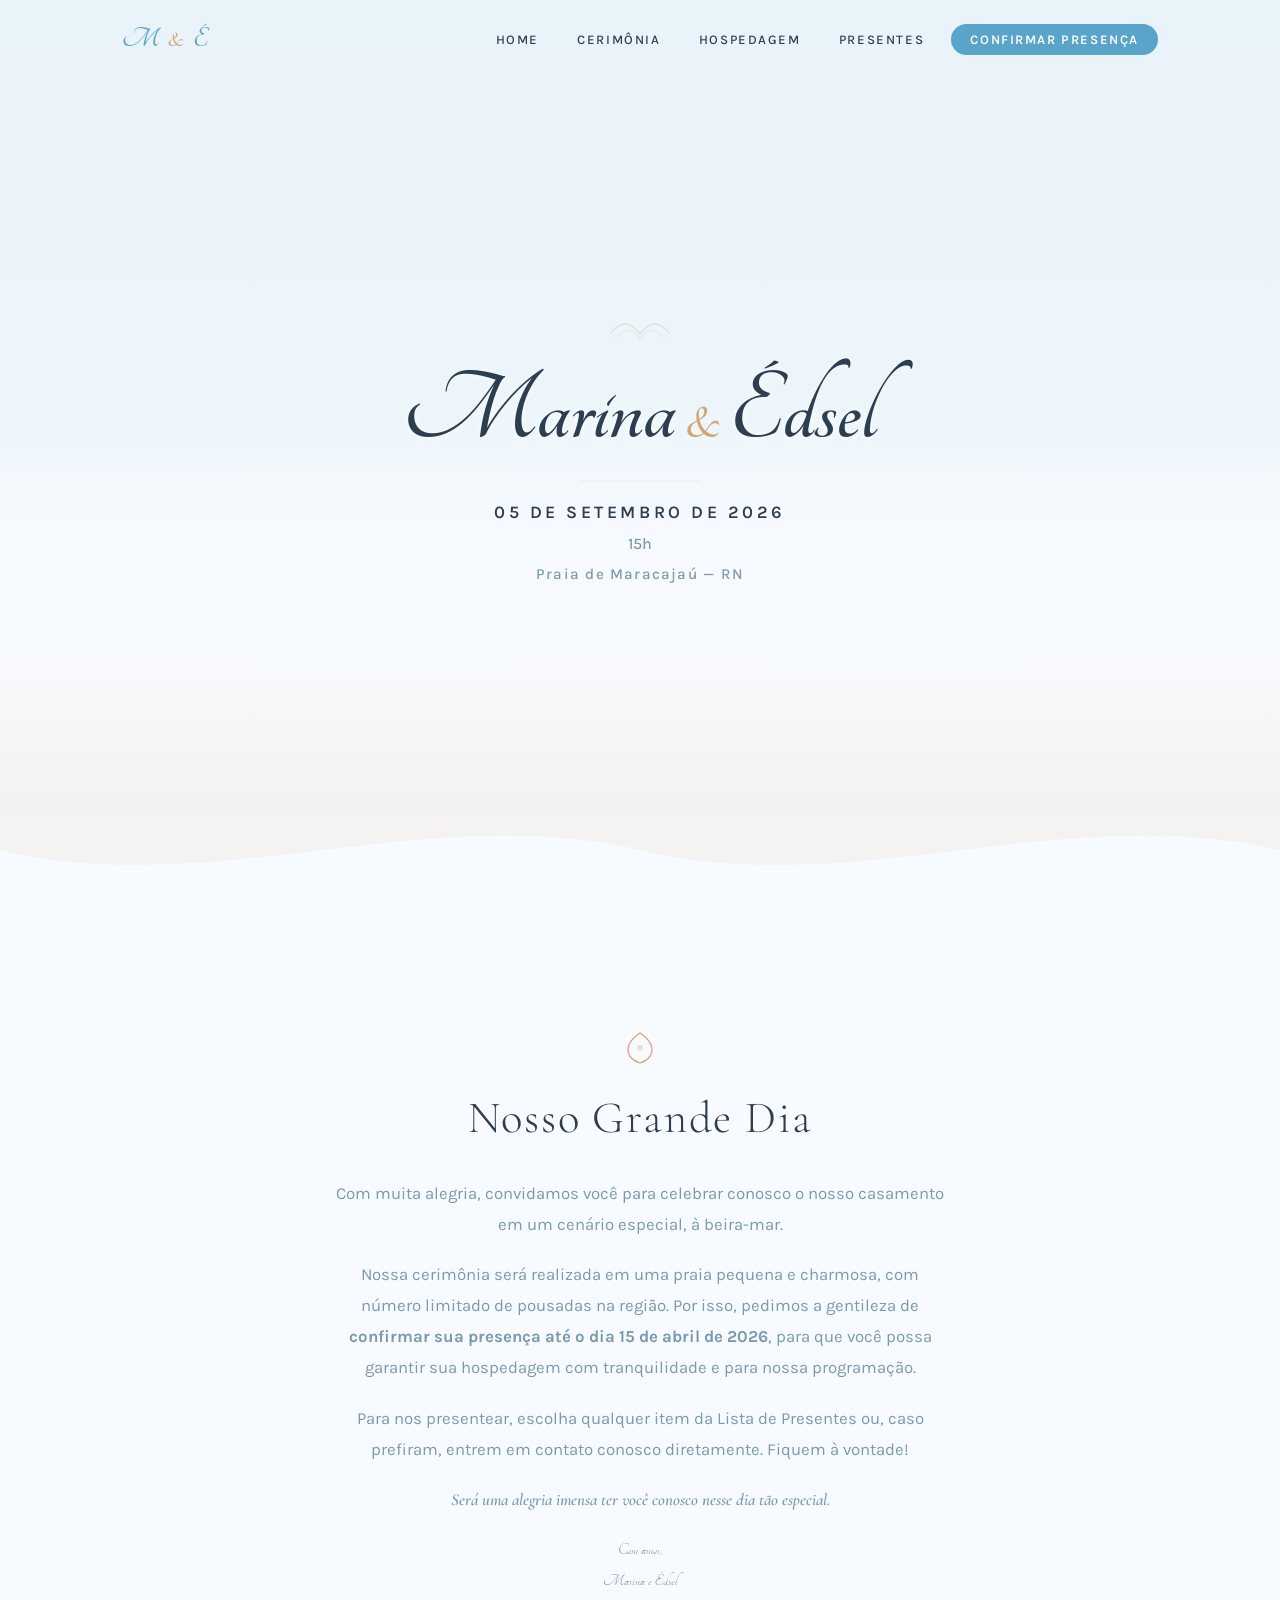
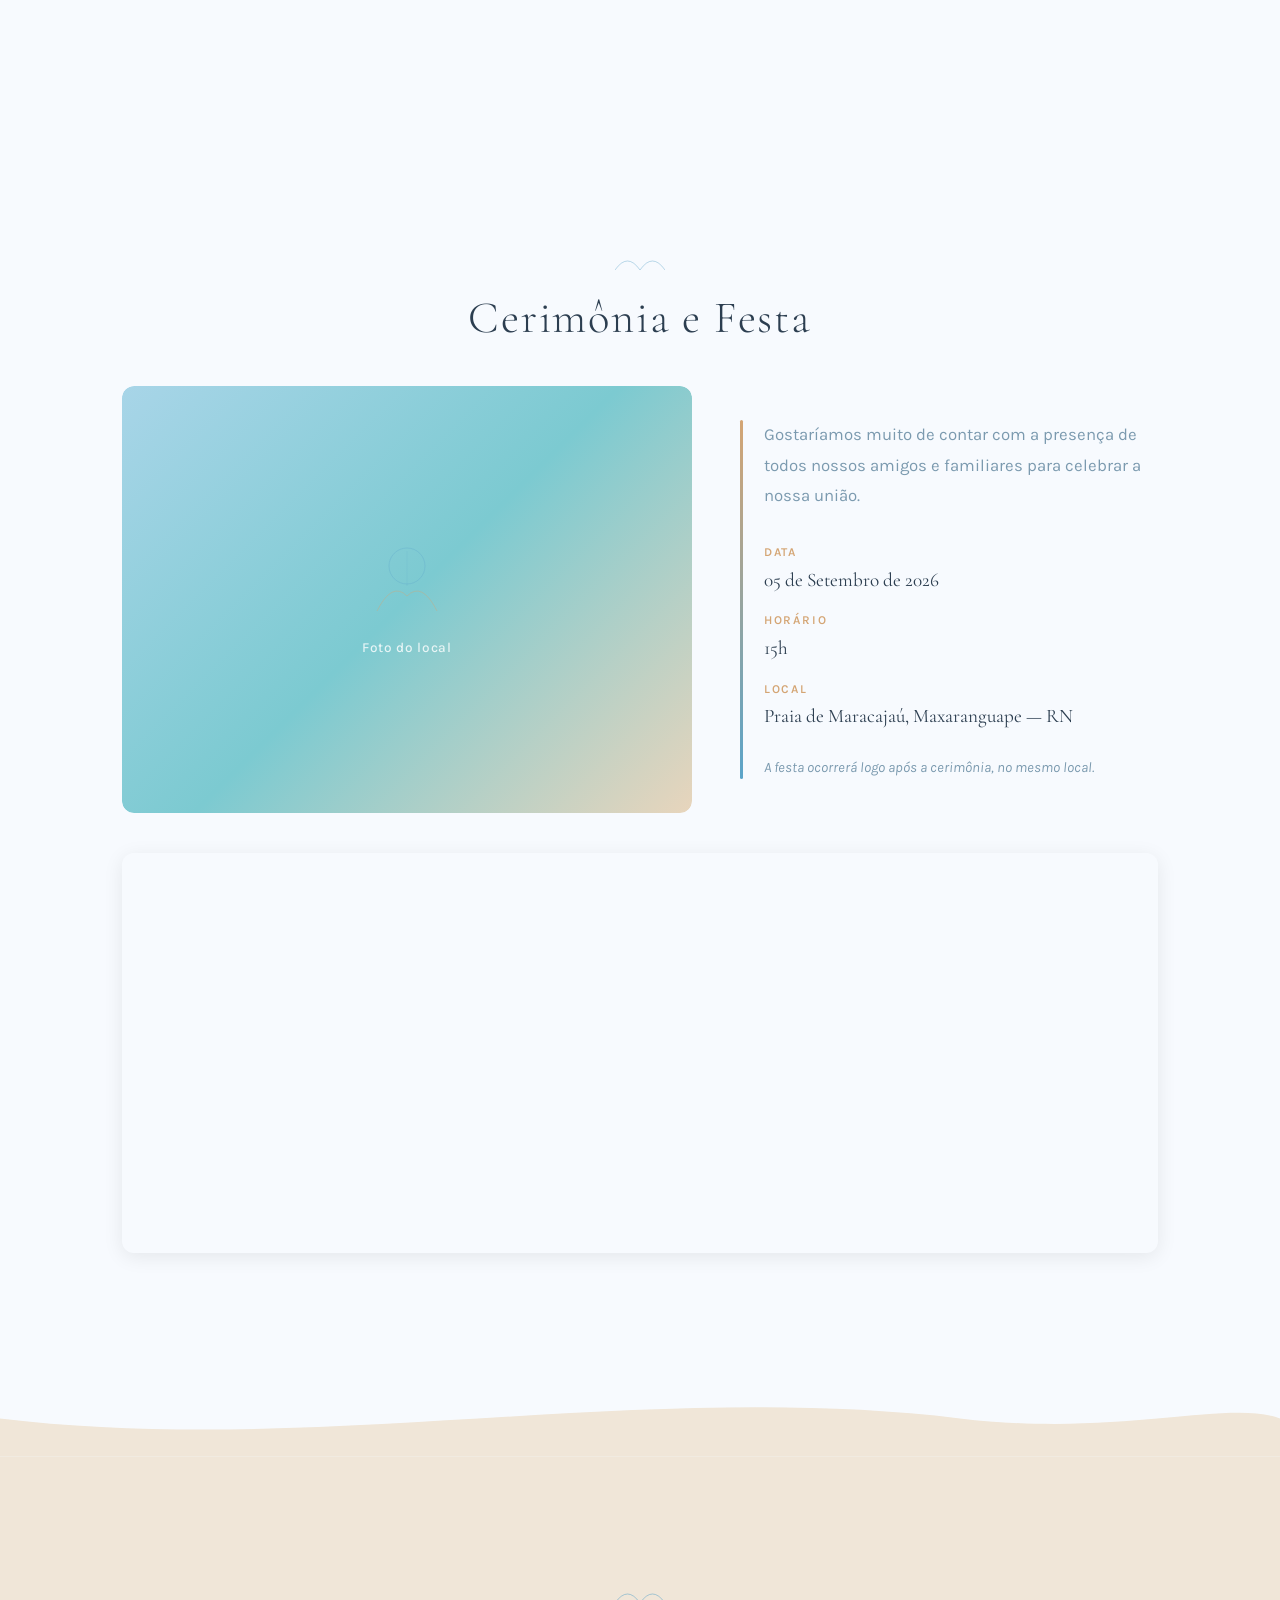
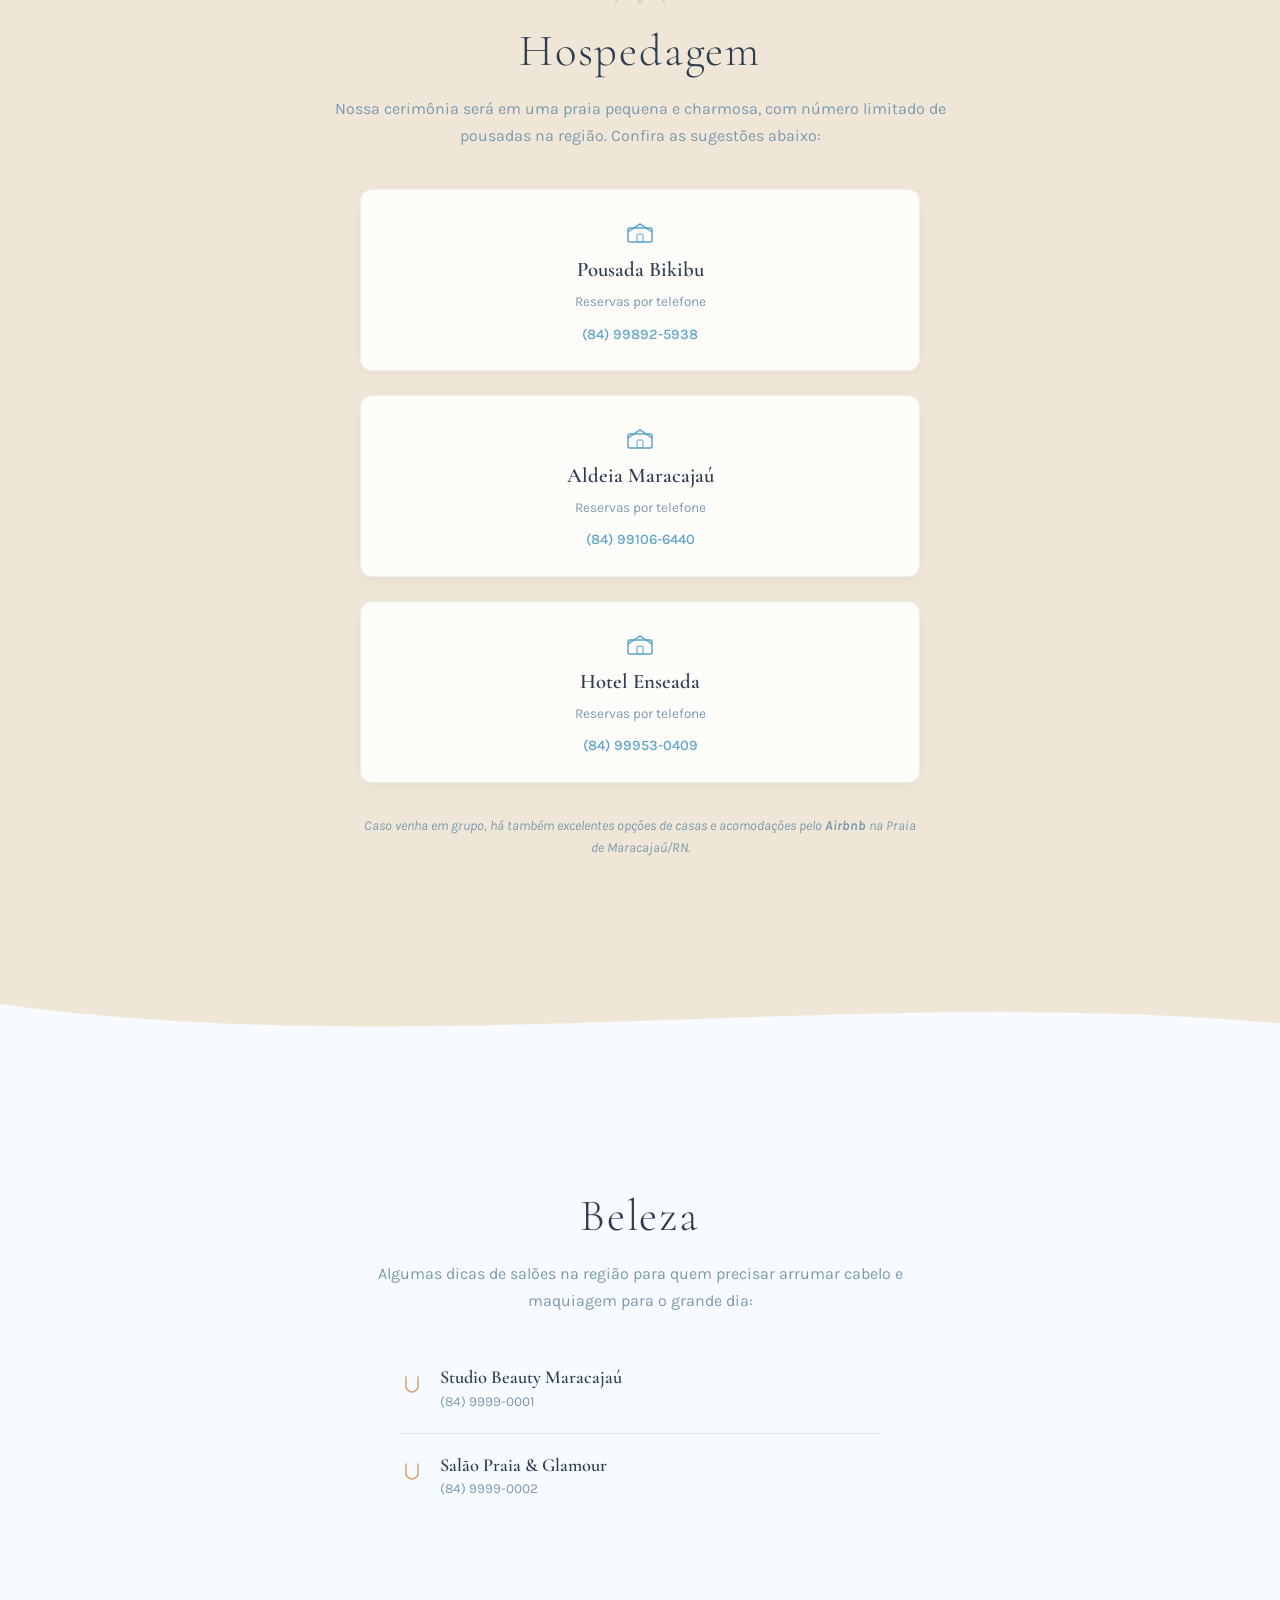
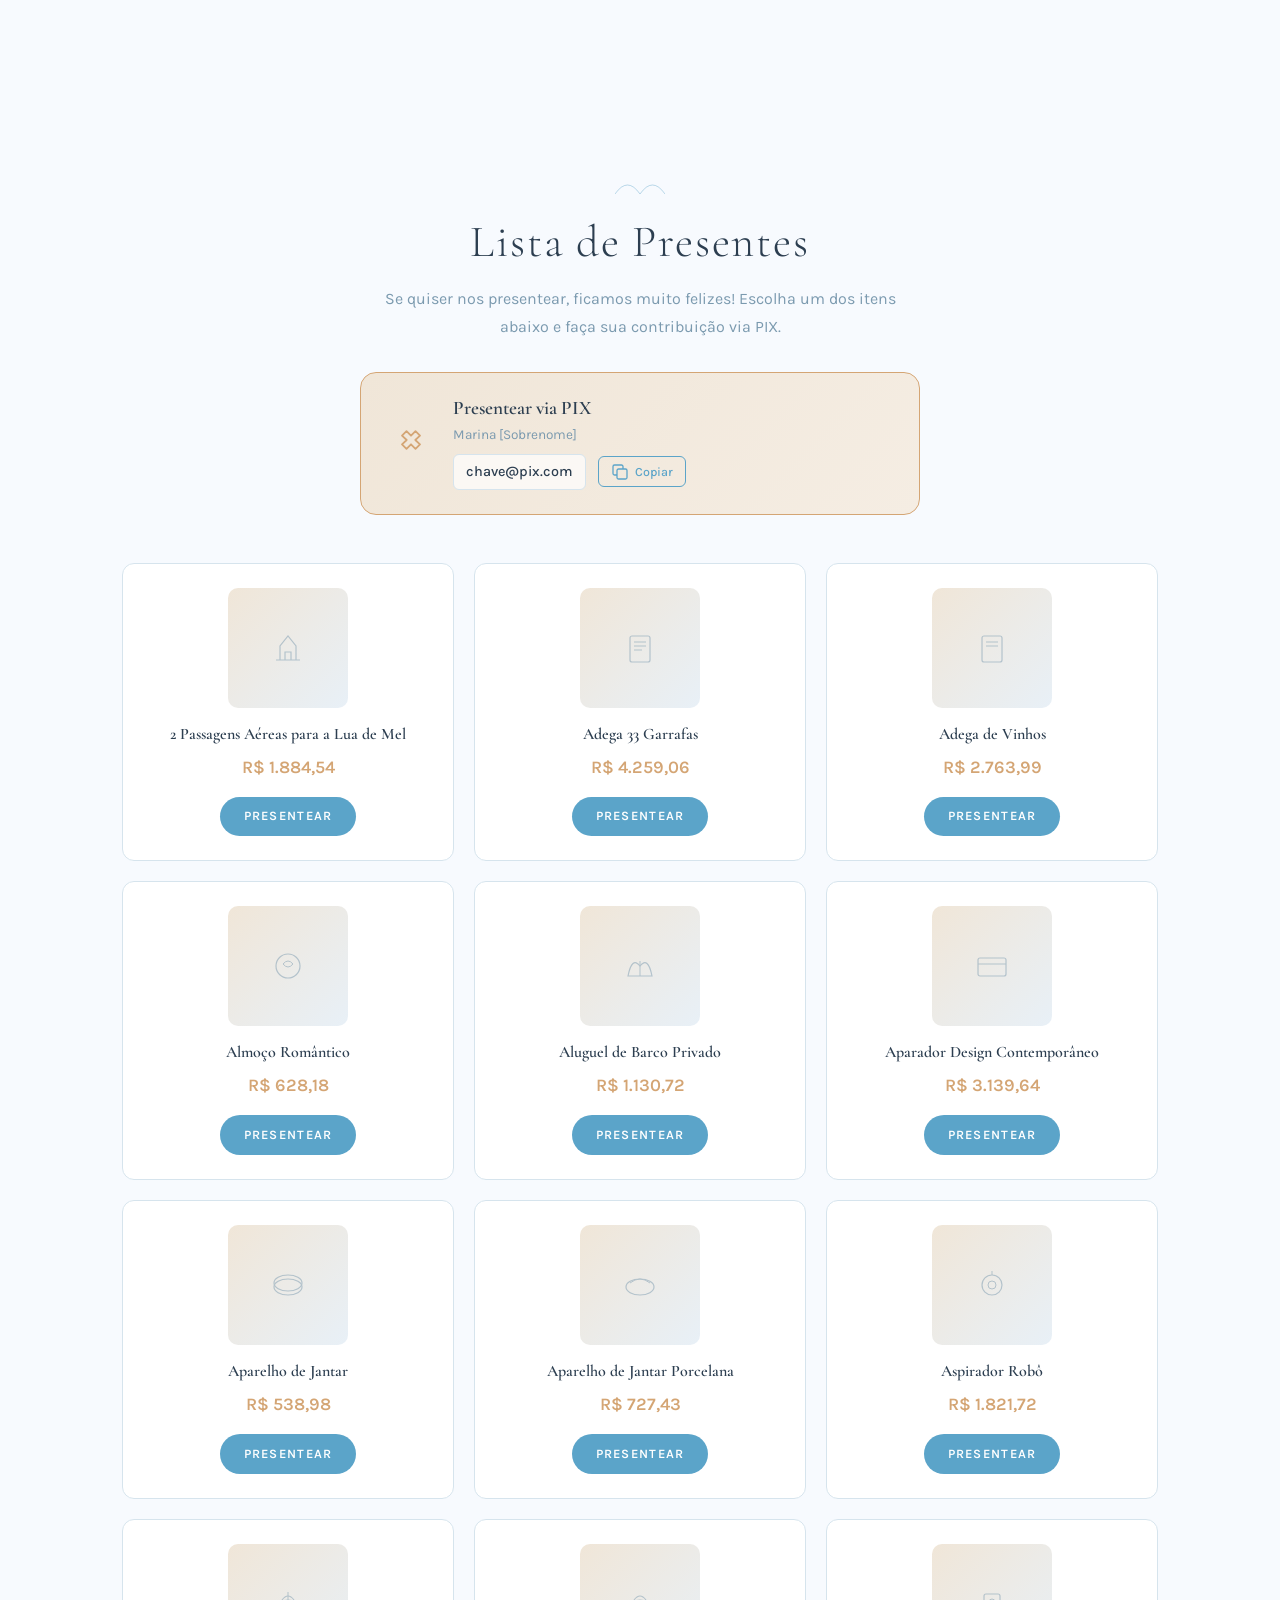
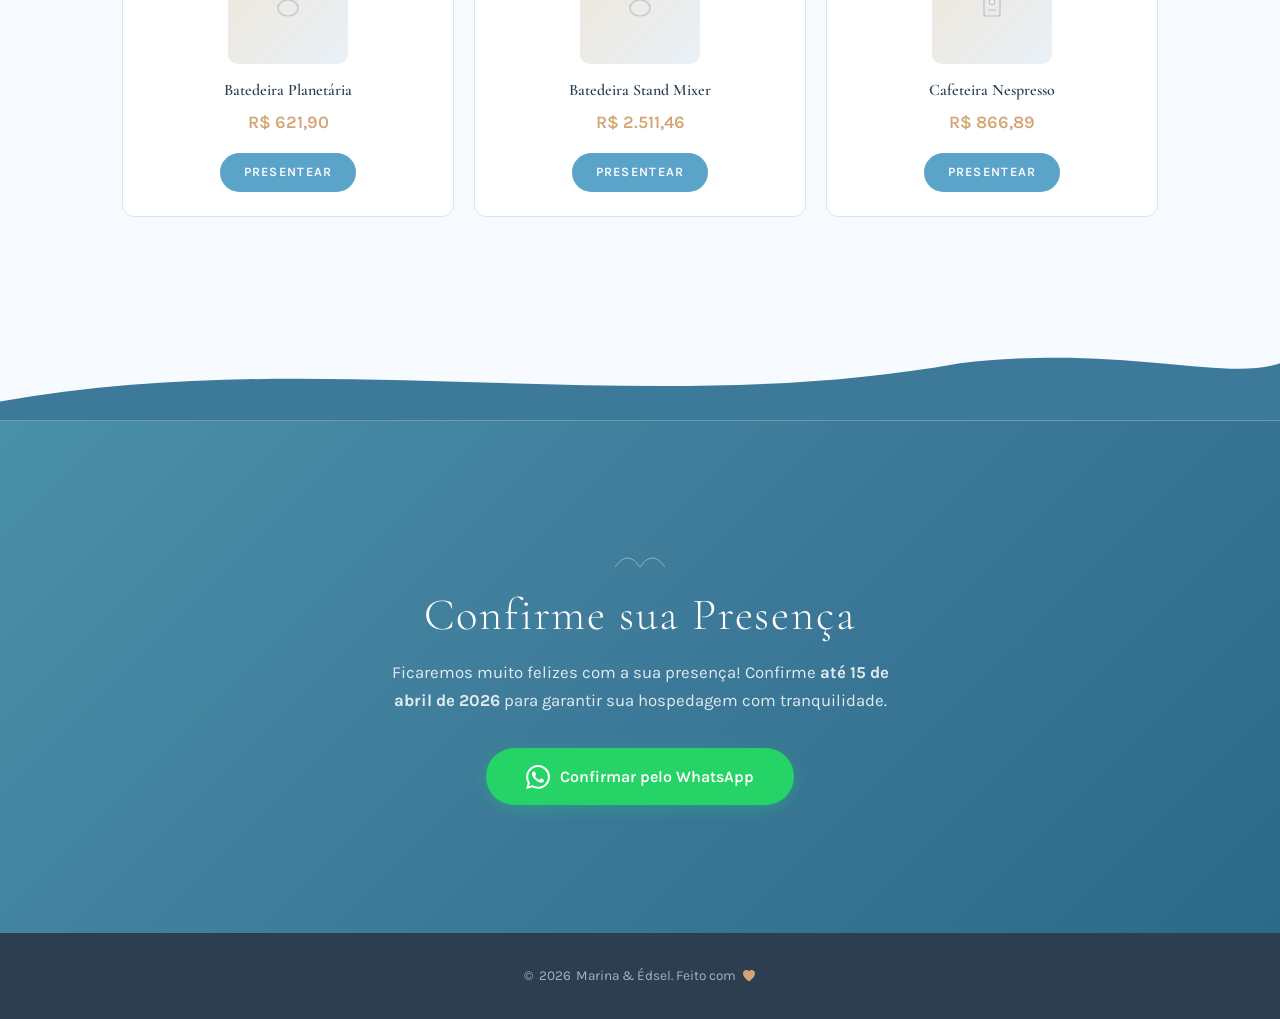
==== commit 25da92f5: "Hero responsivo: imagem landscape no desktop, portrait no mobile Co-Authored-By: Claude (claude-opus" ====
--- a/marina-e-edsel/index.html
+++ b/marina-e-edsel/index.html
@@ -21,7 +21,7 @@
 
   <link href="https://unpkg.com/aos@2.3.4/dist/aos.css" rel="stylesheet">
 
-  <link rel="stylesheet" href="style.css">
+  <link rel="stylesheet" href="style.css?v=2">
 </head>
 <body>
 
@@ -47,7 +47,10 @@
     <!-- HERO — Arquétipo: Layered Atmospheric -->
     <section class="hero" id="hero">
       <div class="hero__layers">
-        <img src="hero.jpeg" alt="" width="1200" height="1600" class="hero__img" decoding="async">
+        <picture class="hero__picture">
+          <source media="(min-width: 768px)" srcset="hero-desktop.jpeg" width="1920" height="1071">
+          <img src="hero.jpeg" alt="" width="1024" height="1536" class="hero__img" decoding="async">
+        </picture>
         <div class="hero__gradient"></div>
         <div class="hero__content" data-aos="fade-up" data-aos-duration="1200">
           <div class="hero__ornament">
--- a/marina-e-edsel/style.css
+++ b/marina-e-edsel/style.css
@@ -361,14 +361,19 @@
   justify-content: center;
 }
 
-.hero__img {
+.hero__picture {
   position: absolute;
   inset: 0;
   width: 100%;
   height: 100%;
+  z-index: 0;
+}
+
+.hero__img {
+  width: 100%;
+  height: 100%;
   object-fit: cover;
   object-position: center 40%;
-  z-index: 0;
 }
 
 .hero__gradient {
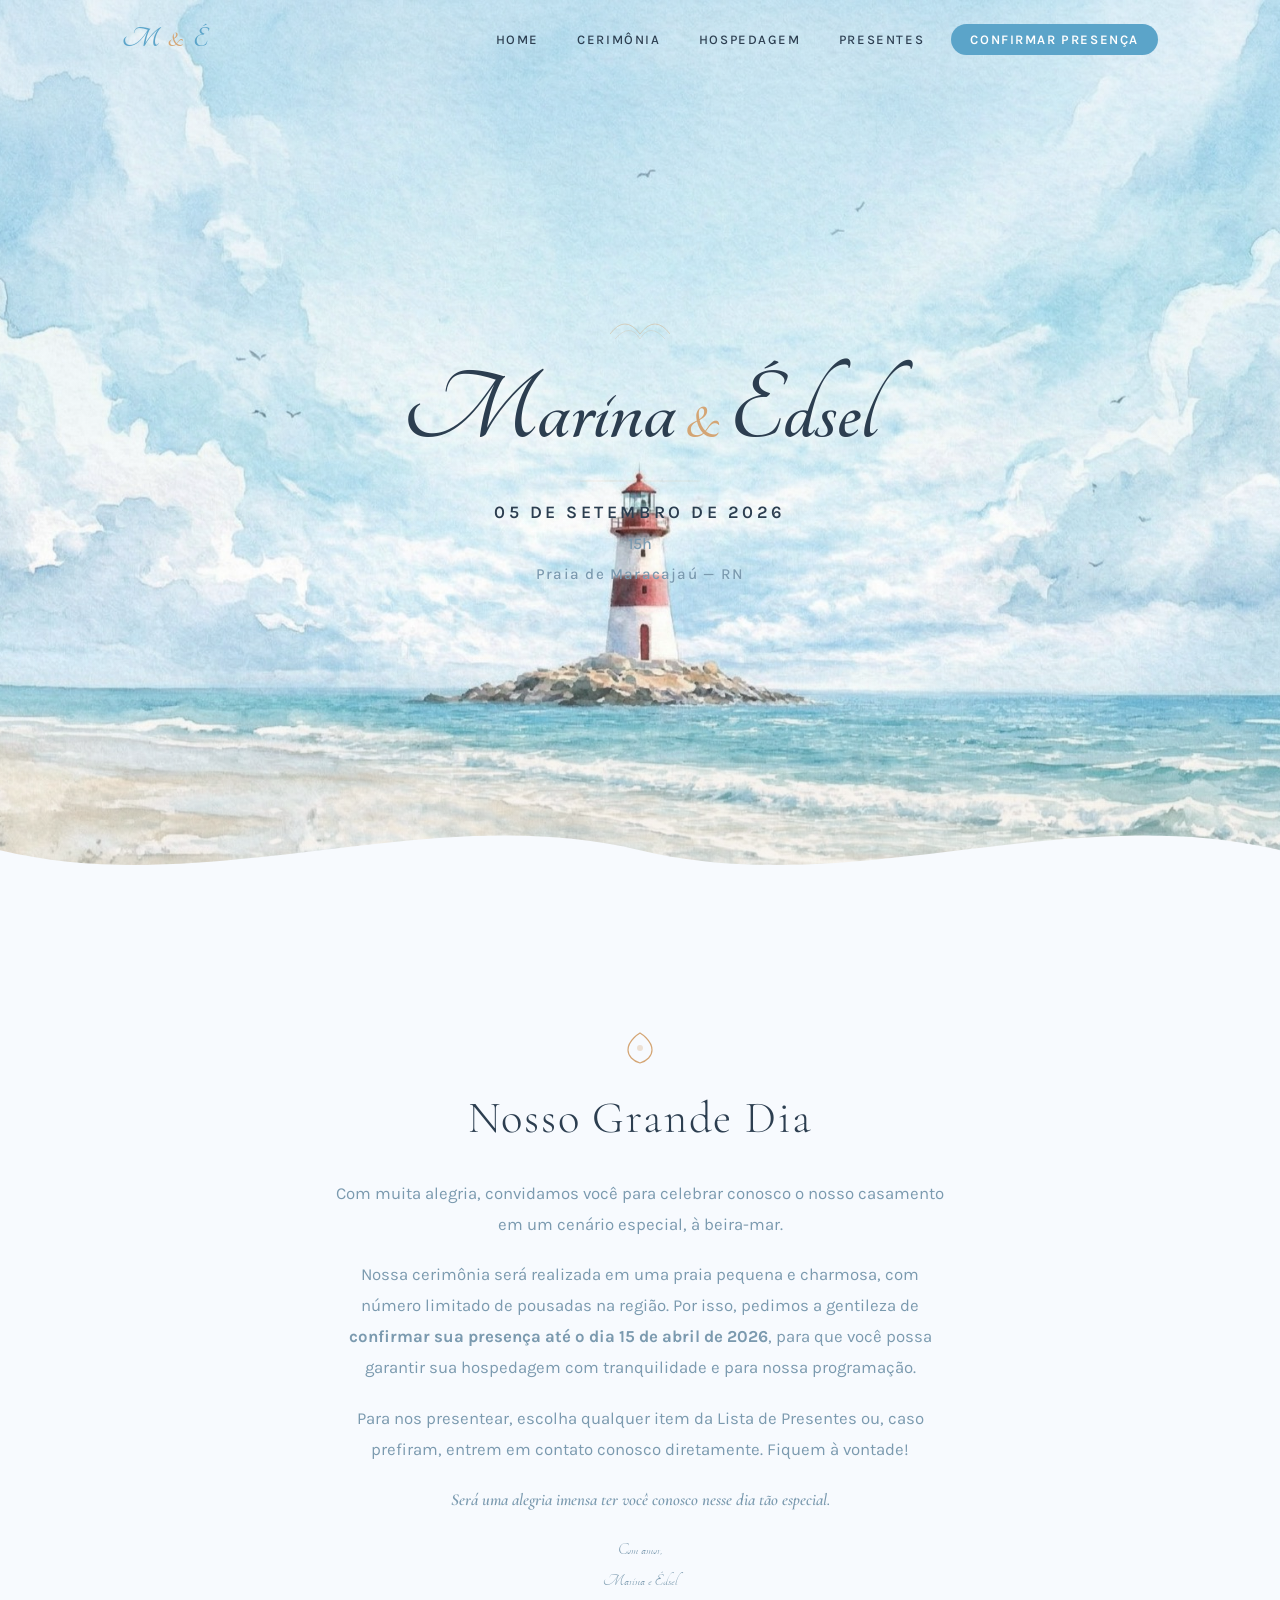
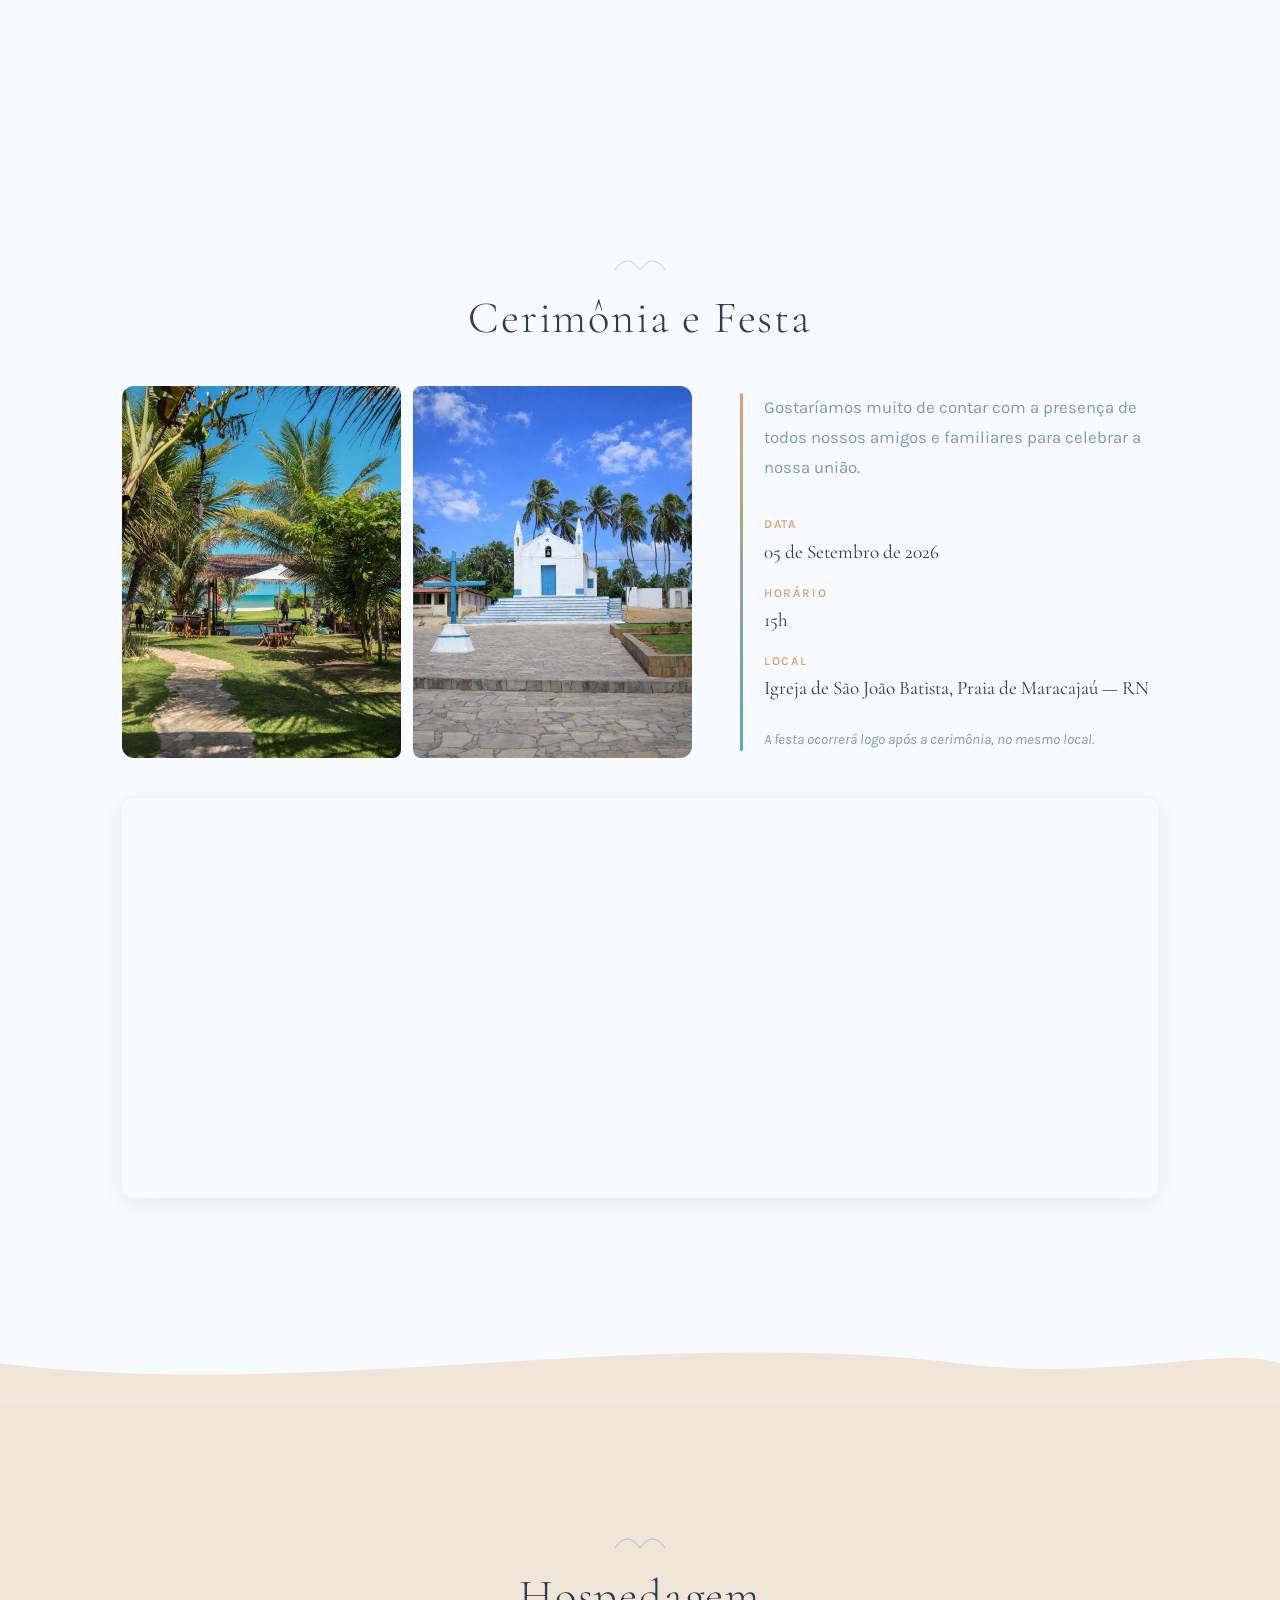
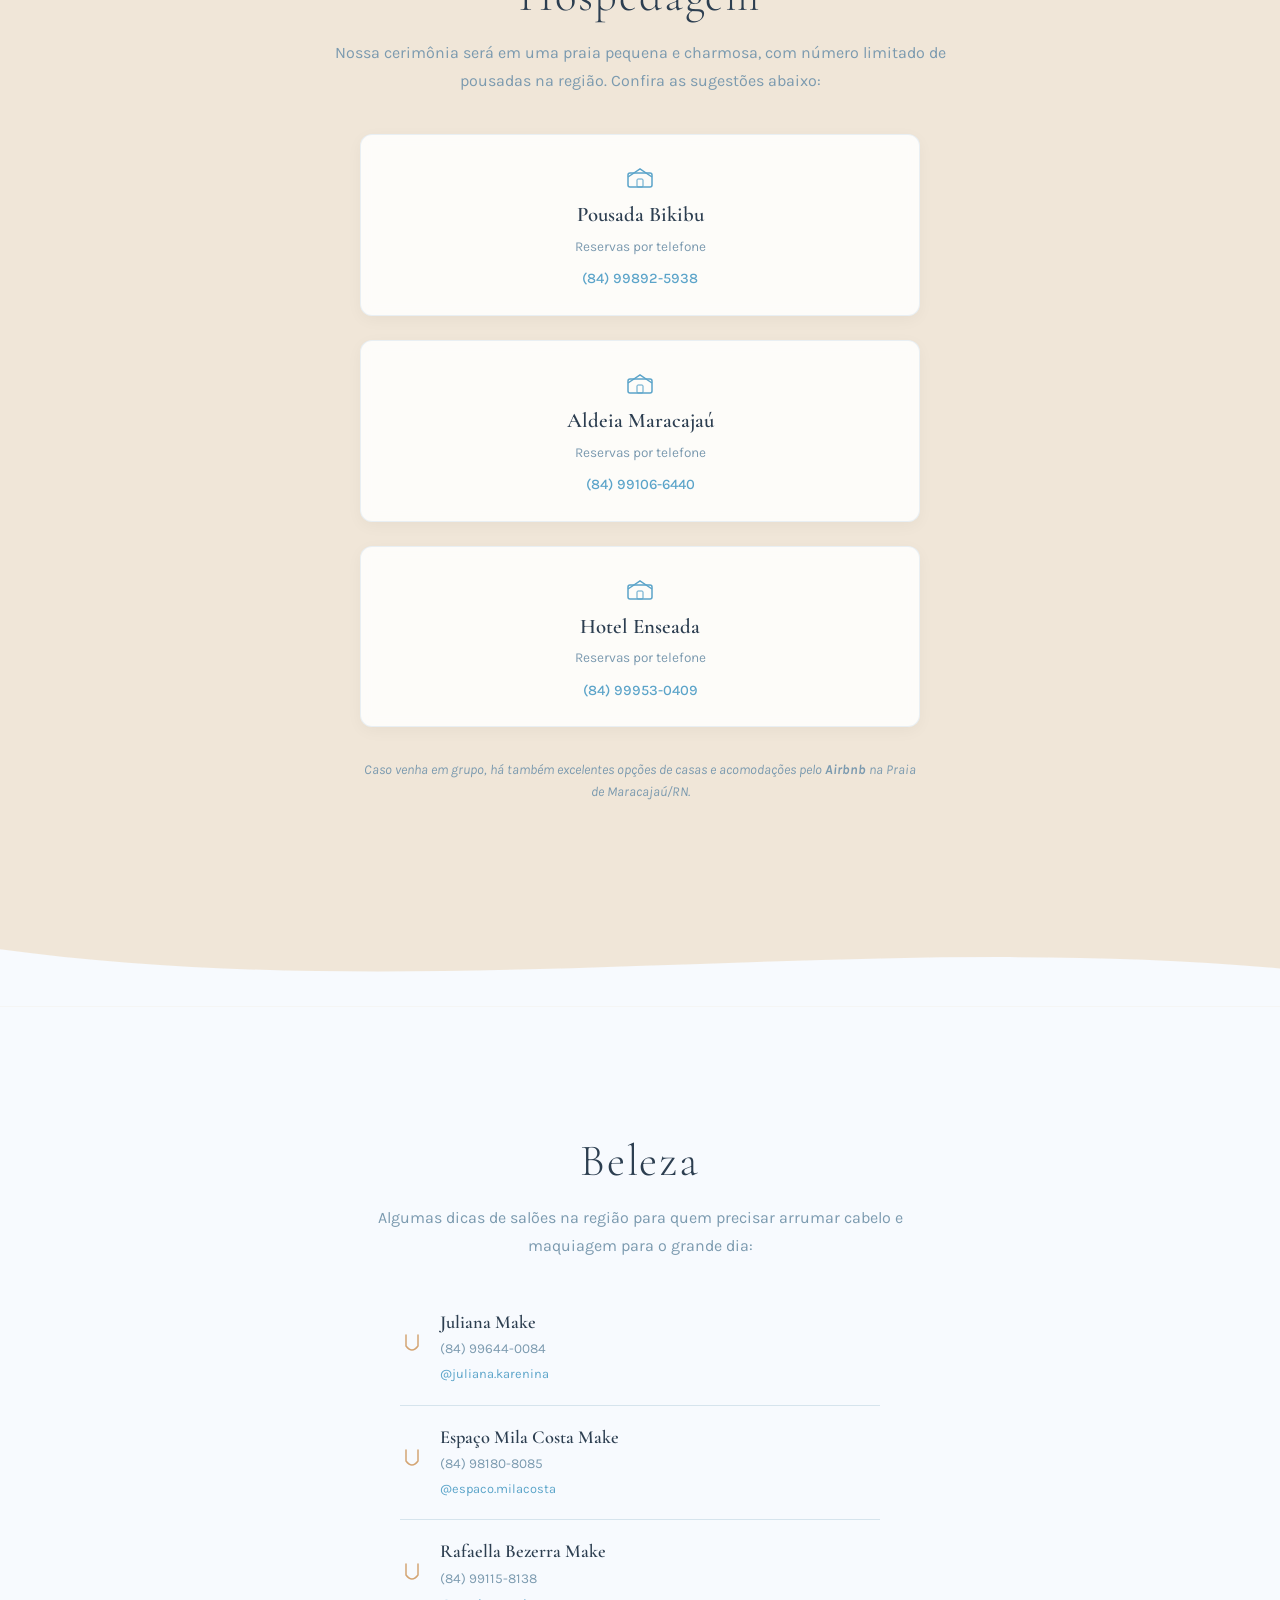
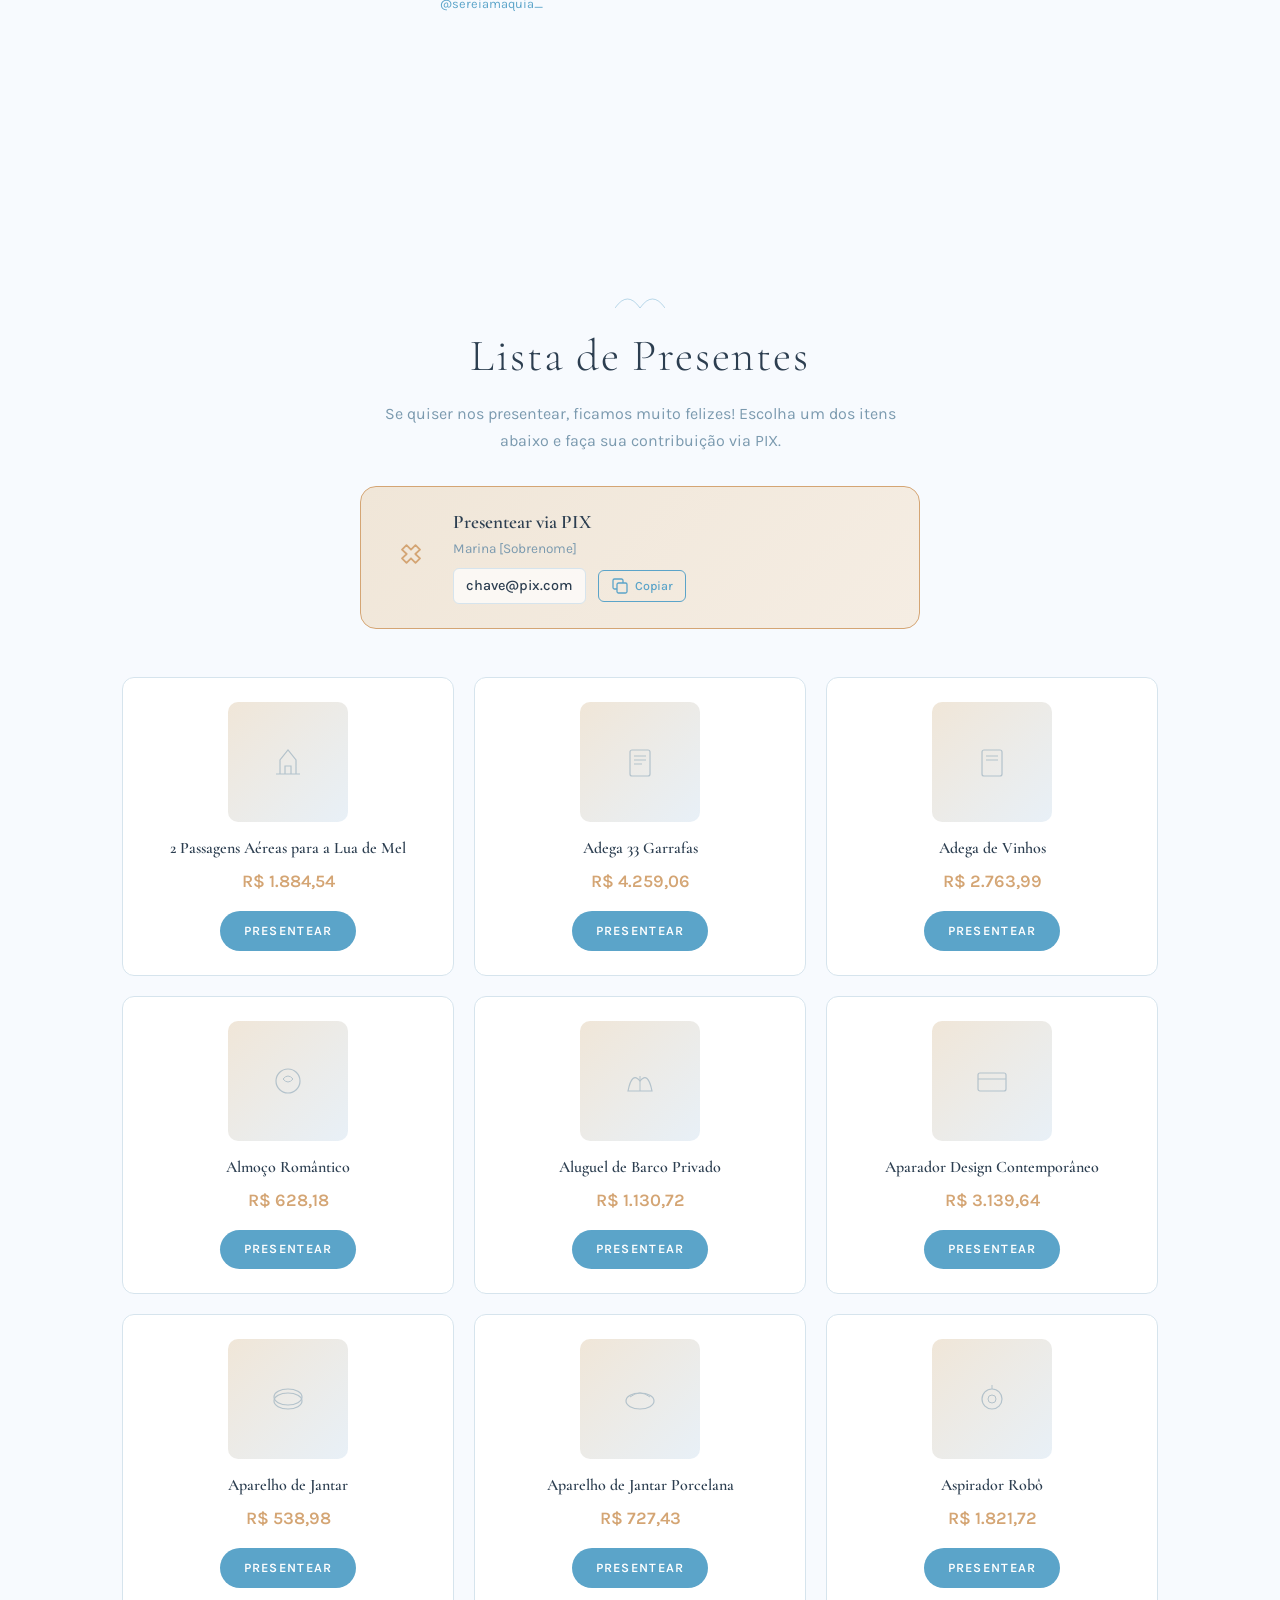
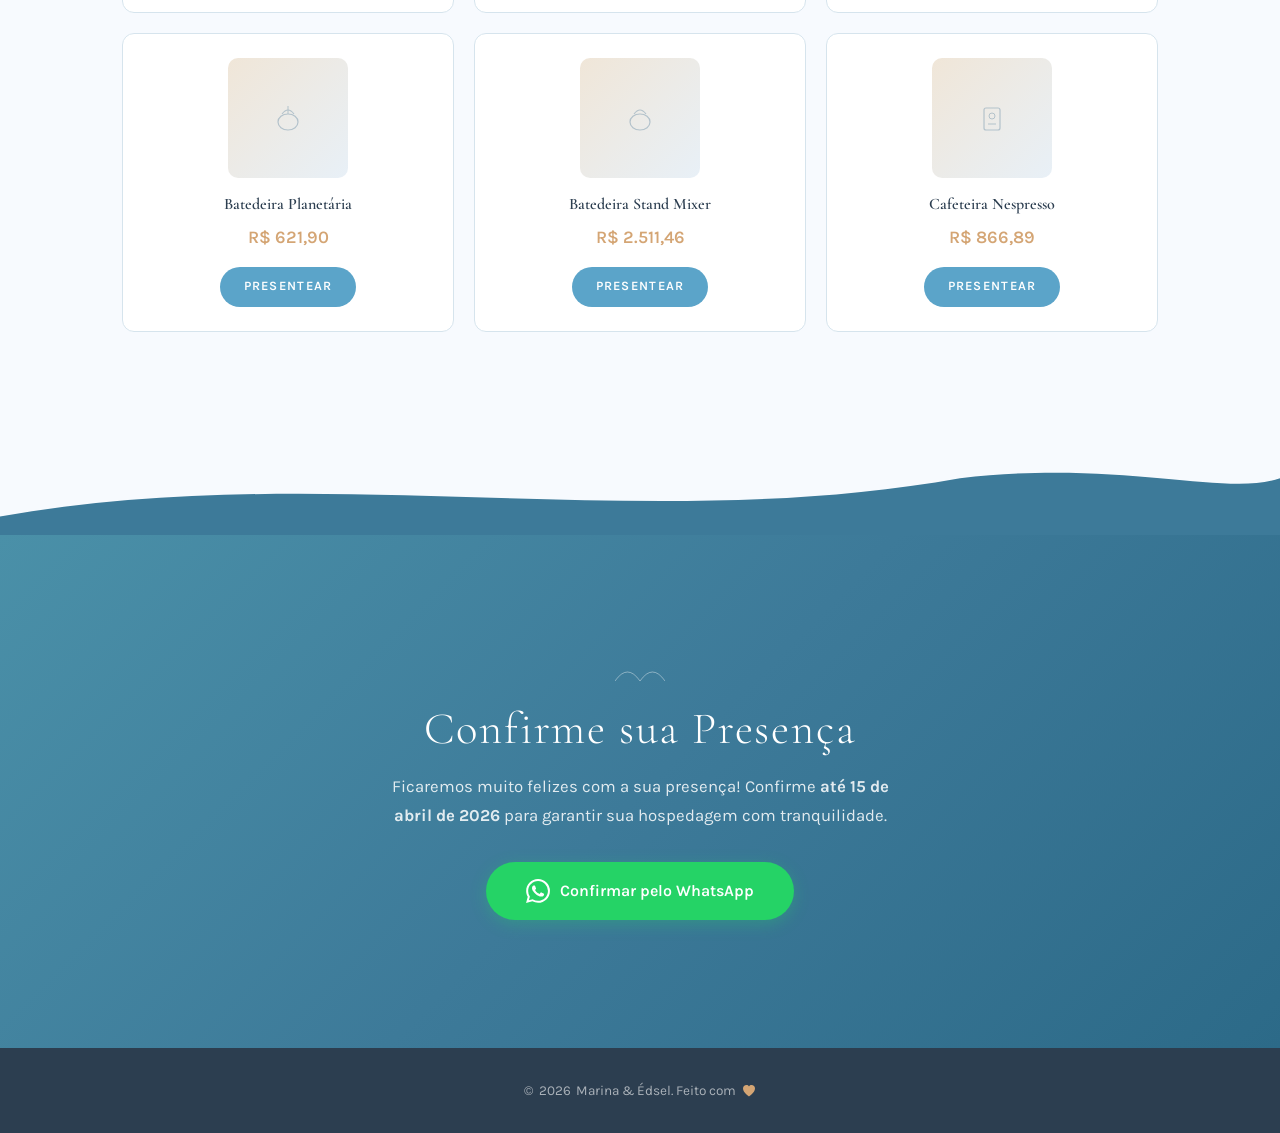
==== commit 3c47777d: "Fotos reais, salões de beleza e publish na raiz - Fotos da cerimônia (igreja + jardim) substituem pl" ====
--- a/marina-e-edsel/index.html
+++ b/marina-e-edsel/index.html
@@ -112,13 +112,9 @@
         <h2 class="ceremony__title" data-aos="fade-up">Cerimônia e Festa</h2>
         <div class="ceremony__split">
           <div class="ceremony__image" data-aos="fade-right" data-aos-duration="1000">
-            <div class="ceremony__placeholder">
-              <svg width="80" height="80" viewBox="0 0 80 80" fill="none" aria-hidden="true">
-                <circle cx="40" cy="25" r="18" stroke="var(--color-primary)" stroke-width="1" fill="none" opacity="0.3"/>
-                <path d="M10 70 Q25 40 40 55 Q55 40 70 70" stroke="var(--color-accent)" stroke-width="1" fill="none" opacity="0.4"/>
-                <line x1="40" y1="10" x2="40" y2="45" stroke="var(--color-primary)" stroke-width="0.8" opacity="0.2"/>
-              </svg>
-              <span class="ceremony__placeholder-text">Foto do local</span>
+            <div class="ceremony__gallery">
+              <img src="local-praia.jpeg" alt="Vista da praia de Maracajaú com farol" width="1024" height="1536" loading="lazy" decoding="async" class="ceremony__photo">
+              <img src="local-jardim.jpeg" alt="Jardim tropical do local da cerimônia em Maracajaú" width="1170" height="1294" loading="lazy" decoding="async" class="ceremony__photo">
             </div>
           </div>
           <div class="ceremony__info" data-aos="fade-left" data-aos-duration="1000">
@@ -135,7 +131,7 @@
               </div>
               <div class="ceremony__detail">
                 <span class="ceremony__detail-label">Local</span>
-                <span class="ceremony__detail-value">Praia de Maracajaú, Maxaranguape — RN</span>
+                <span class="ceremony__detail-value">Igreja de São João Batista, Praia de Maracajaú — RN</span>
               </div>
             </div>
             <p class="ceremony__note">A festa ocorrerá logo após a cerimônia, no mesmo local.</p>
@@ -143,14 +139,14 @@
         </div>
         <div class="ceremony__map" data-aos="fade-up" data-aos-delay="200">
           <iframe
-            src="https://www.google.com/maps/embed?pb=!1m18!1m12!1m3!1d15866.84!2d-35.2639!3d-5.3961!2m3!1f0!2f0!3f0!3m2!1i1024!2i768!4f13.1!3m3!1m2!1s0x7b2f71a1a1a1a1a%3A0x1!2sPraia+de+Maracaja%C3%BA!5e0!3m2!1spt-BR!2sbr!4v1"
+            src="https://www.google.com/maps/embed/v1/place?key=AIzaSyBFw0Qbyq9zTFTd-tUY6dZWTgaQzuU17R8&q=Igreja+São+João+Batista,+Maracajaú,+Maxaranguape,+RN,+Brasil&zoom=15"
             width="800"
             height="400"
             style="border:0;"
             allowfullscreen=""
             loading="lazy"
             referrerpolicy="no-referrer-when-downgrade"
-            title="Mapa - Praia de Maracajaú, Maxaranguape - RN">
+            title="Mapa - Igreja de São João Batista, Maracajaú - RN">
           </iframe>
         </div>
       </div>
@@ -240,8 +236,9 @@
               </svg>
             </div>
             <div class="beauty__item-info">
-              <h3 class="beauty__item-name">Studio Beauty Maracajaú</h3>
-              <p class="beauty__item-phone">(84) 9999-0001</p>
+              <h3 class="beauty__item-name">Juliana Make</h3>
+              <a href="tel:+5584996440084" class="beauty__item-phone">(84) 99644-0084</a>
+              <a href="https://www.instagram.com/juliana.karenina/" target="_blank" rel="noopener noreferrer" class="beauty__item-ig">@juliana.karenina</a>
             </div>
           </li>
           <li class="beauty__item" data-aos="fade-up" data-aos-delay="200">
@@ -251,8 +248,21 @@
               </svg>
             </div>
             <div class="beauty__item-info">
-              <h3 class="beauty__item-name">Salão Praia & Glamour</h3>
-              <p class="beauty__item-phone">(84) 9999-0002</p>
+              <h3 class="beauty__item-name">Espaço Mila Costa Make</h3>
+              <a href="tel:+5584981808085" class="beauty__item-phone">(84) 98180-8085</a>
+              <a href="https://www.instagram.com/espaco.milacosta/" target="_blank" rel="noopener noreferrer" class="beauty__item-ig">@espaco.milacosta</a>
+            </div>
+          </li>
+          <li class="beauty__item" data-aos="fade-up" data-aos-delay="300">
+            <div class="beauty__item-icon" aria-hidden="true">
+              <svg width="24" height="24" viewBox="0 0 24 24" fill="none">
+                <path d="M6 3 L6 14 M18 3 L18 14 M6 14 Q12 22 18 14" stroke="currentColor" stroke-width="1.5" fill="none" stroke-linecap="round"/>
+              </svg>
+            </div>
+            <div class="beauty__item-info">
+              <h3 class="beauty__item-name">Rafaella Bezerra Make</h3>
+              <a href="tel:+5584991158138" class="beauty__item-phone">(84) 99115-8138</a>
+              <a href="https://www.instagram.com/sereiamaquia_/" target="_blank" rel="noopener noreferrer" class="beauty__item-ig">@sereiamaquia_</a>
             </div>
           </li>
         </ul>
--- a/marina-e-edsel/style.css
+++ b/marina-e-edsel/style.css
@@ -580,23 +580,29 @@
   overflow: hidden;
 }
 
-.ceremony__placeholder {
-  background: linear-gradient(135deg, #A8D5E8, #7CCAD1, #E8D5BC);
-  aspect-ratio: 4 / 3;
-  display: flex;
-  flex-direction: column;
-  align-items: center;
-  justify-content: center;
-  gap: 1rem;
+.ceremony__gallery {
+  display: grid;
+  grid-template-columns: 1fr 1fr;
+  gap: 0.75rem;
   border-radius: 12px;
 }
 
-.ceremony__placeholder-text {
-  font-family: var(--font-body);
-  font-size: 0.85rem;
-  color: rgba(255, 255, 255, 0.8);
-  font-weight: 500;
-  letter-spacing: 0.05em;
+@media (min-width: 768px) {
+  .ceremony__photo:first-child {
+    order: 2;
+  }
+
+  .ceremony__photo:last-child {
+    order: 1;
+  }
+}
+
+.ceremony__photo {
+  width: 100%;
+  height: 100%;
+  object-fit: cover;
+  border-radius: 8px;
+  aspect-ratio: 3 / 4;
 }
 
 .ceremony__info {
@@ -902,6 +908,13 @@
 .beauty__item-phone {
   font-size: 0.85rem;
   color: var(--color-text-muted);
+}
+
+.beauty__item-ig {
+  font-size: 0.8rem;
+  color: var(--color-primary);
+  display: block;
+  margin-top: 0.2rem;
 }
 
 /* ==========================================
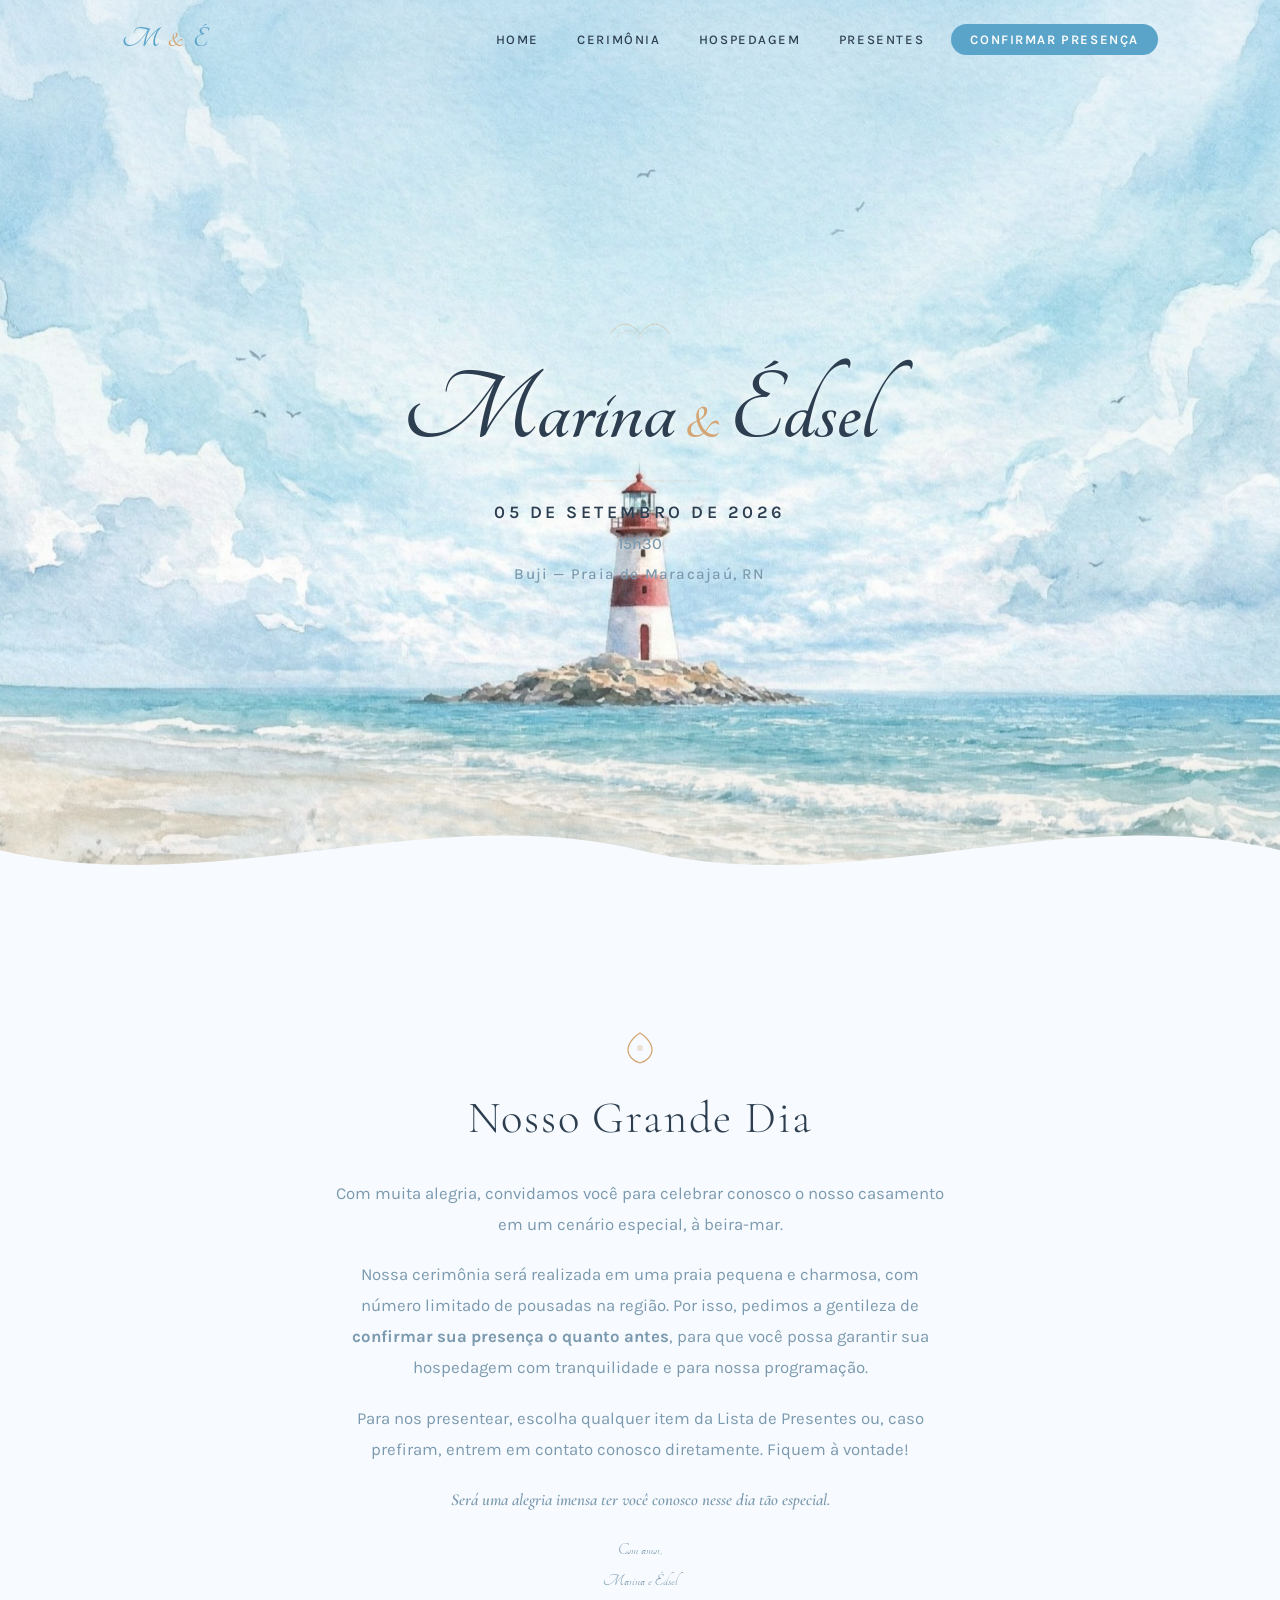
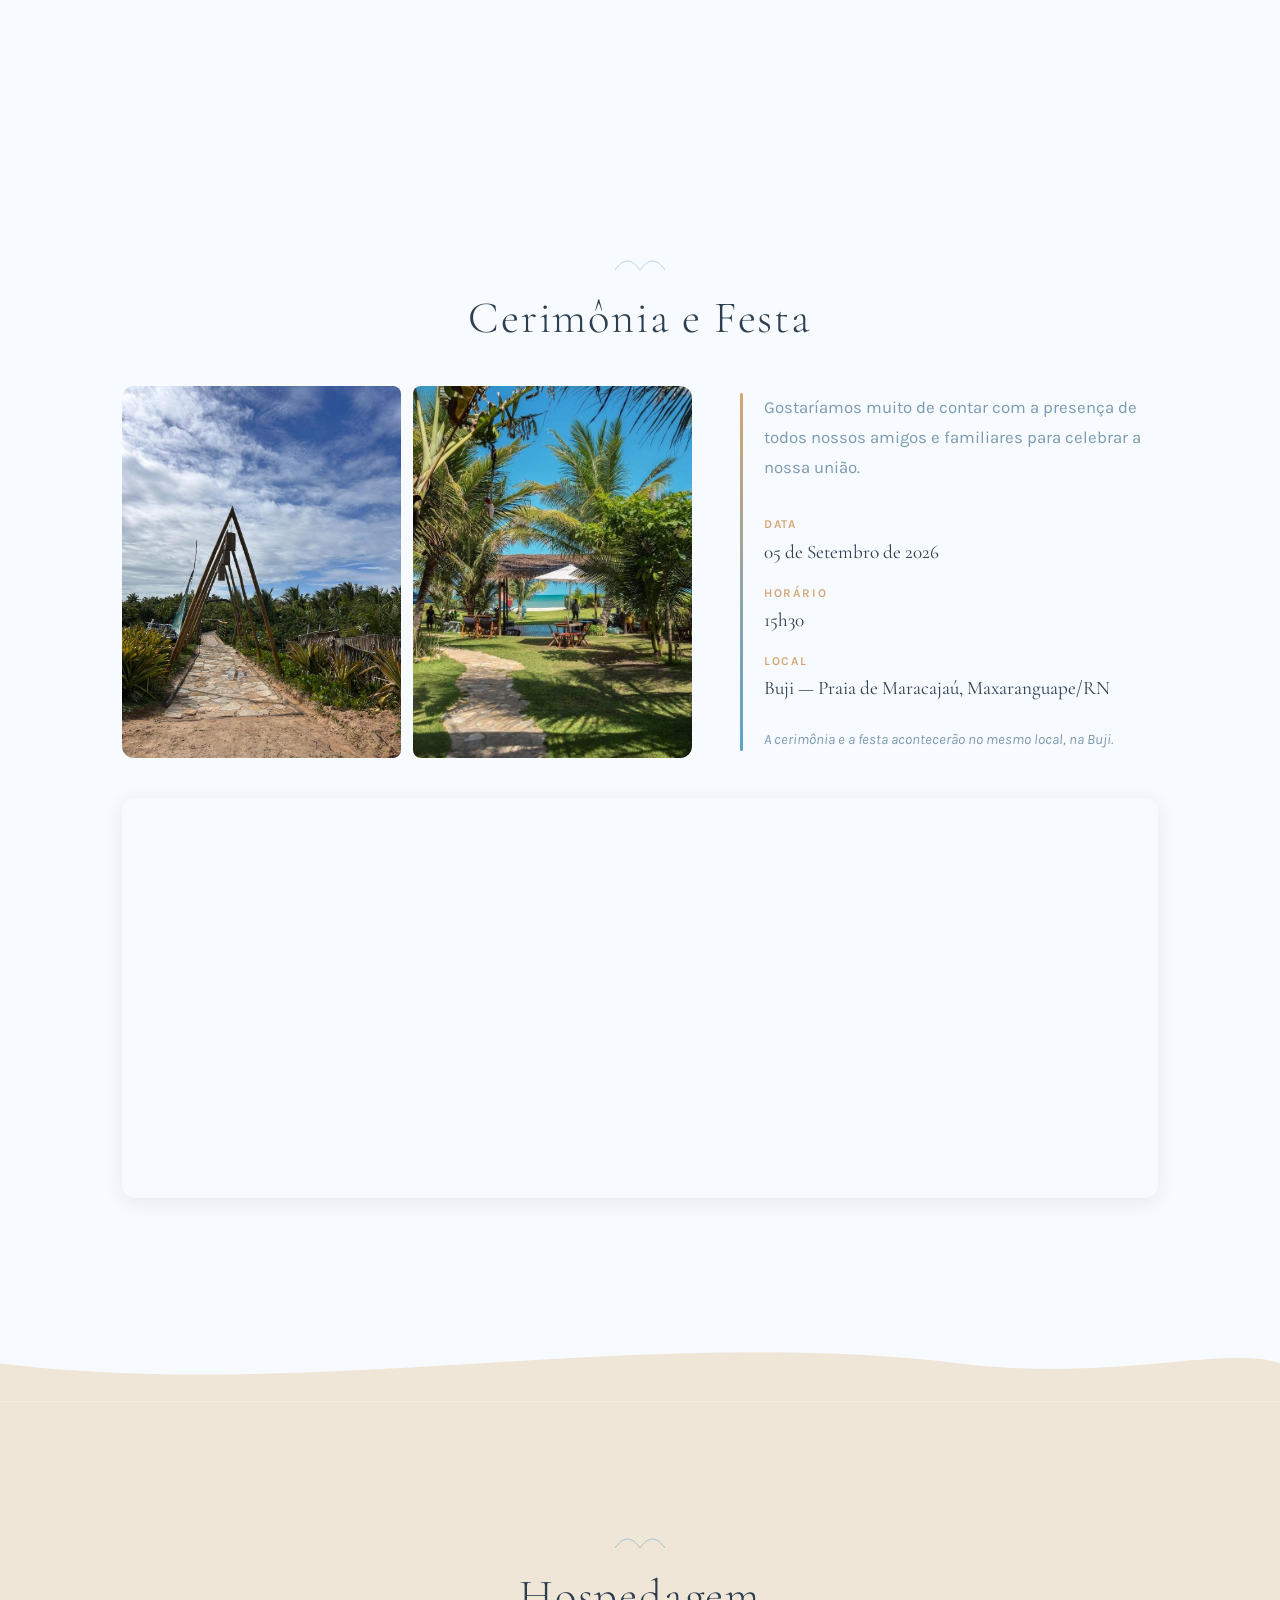
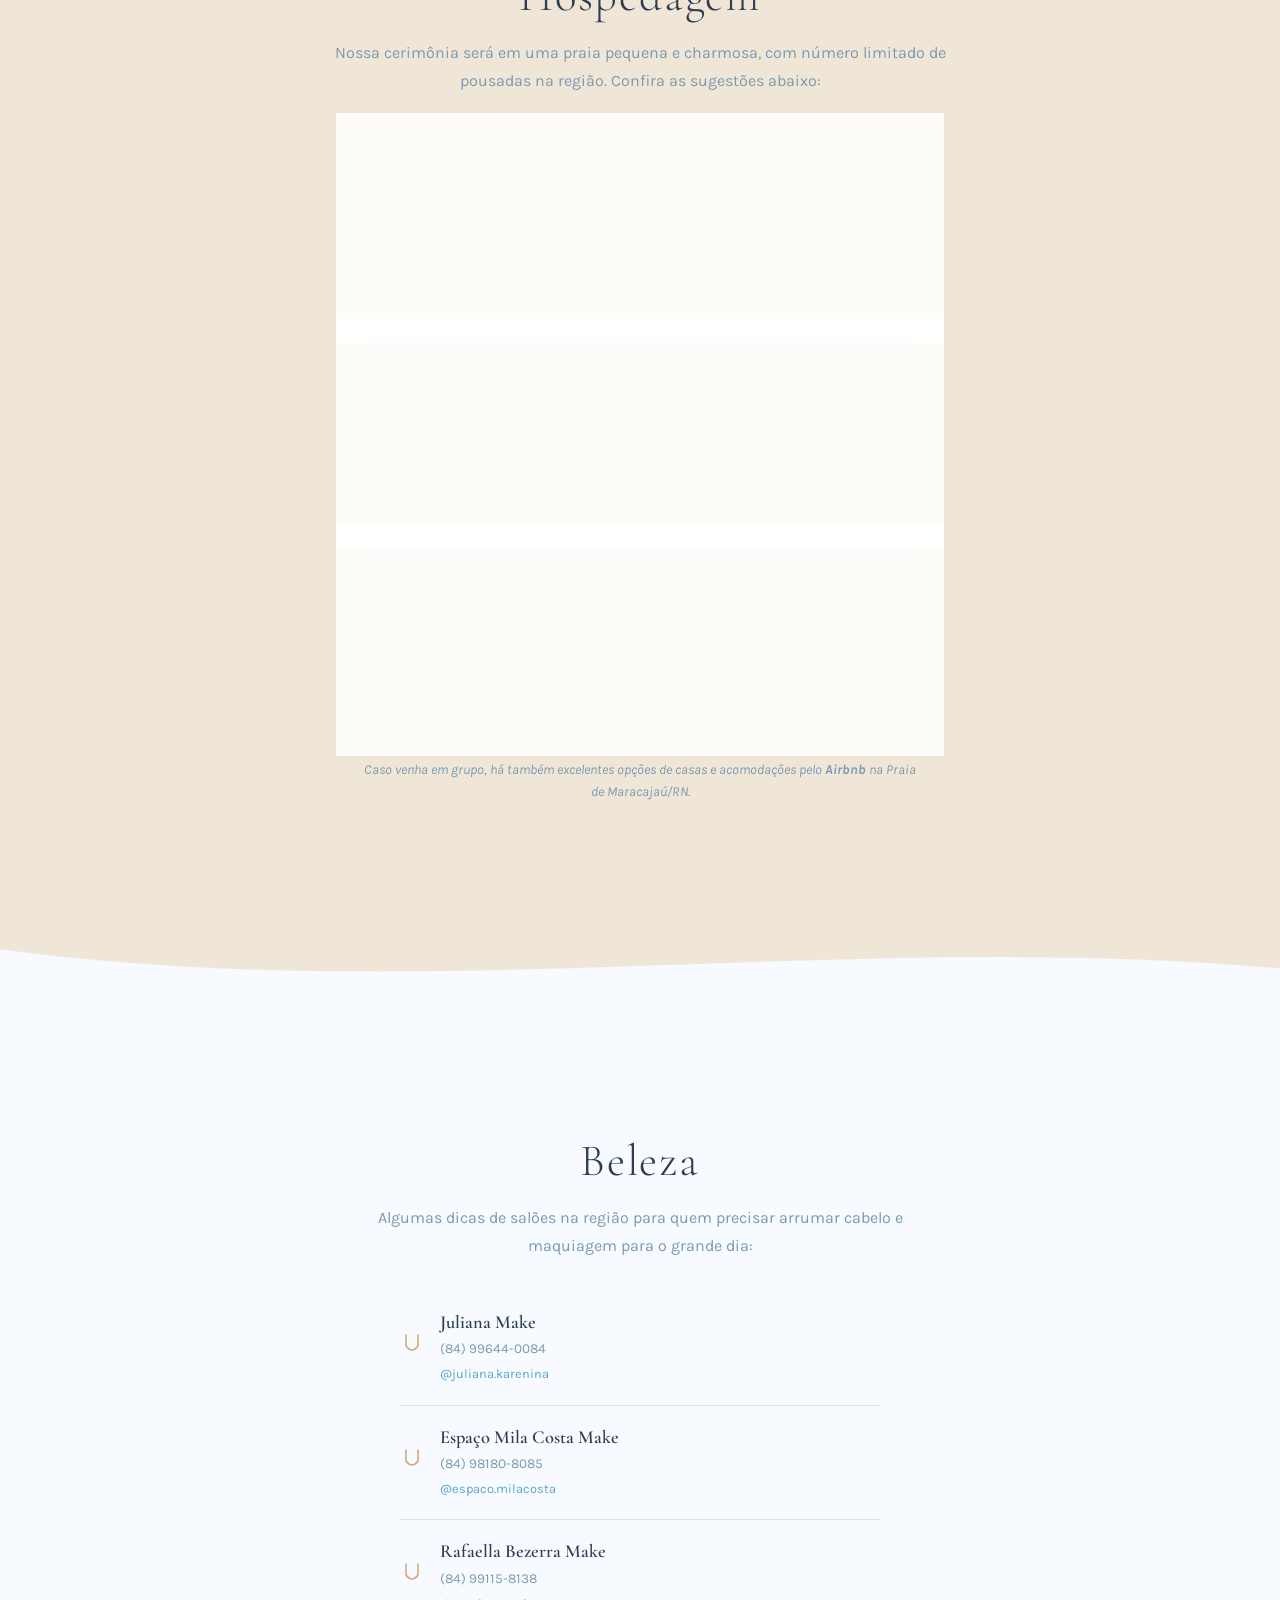
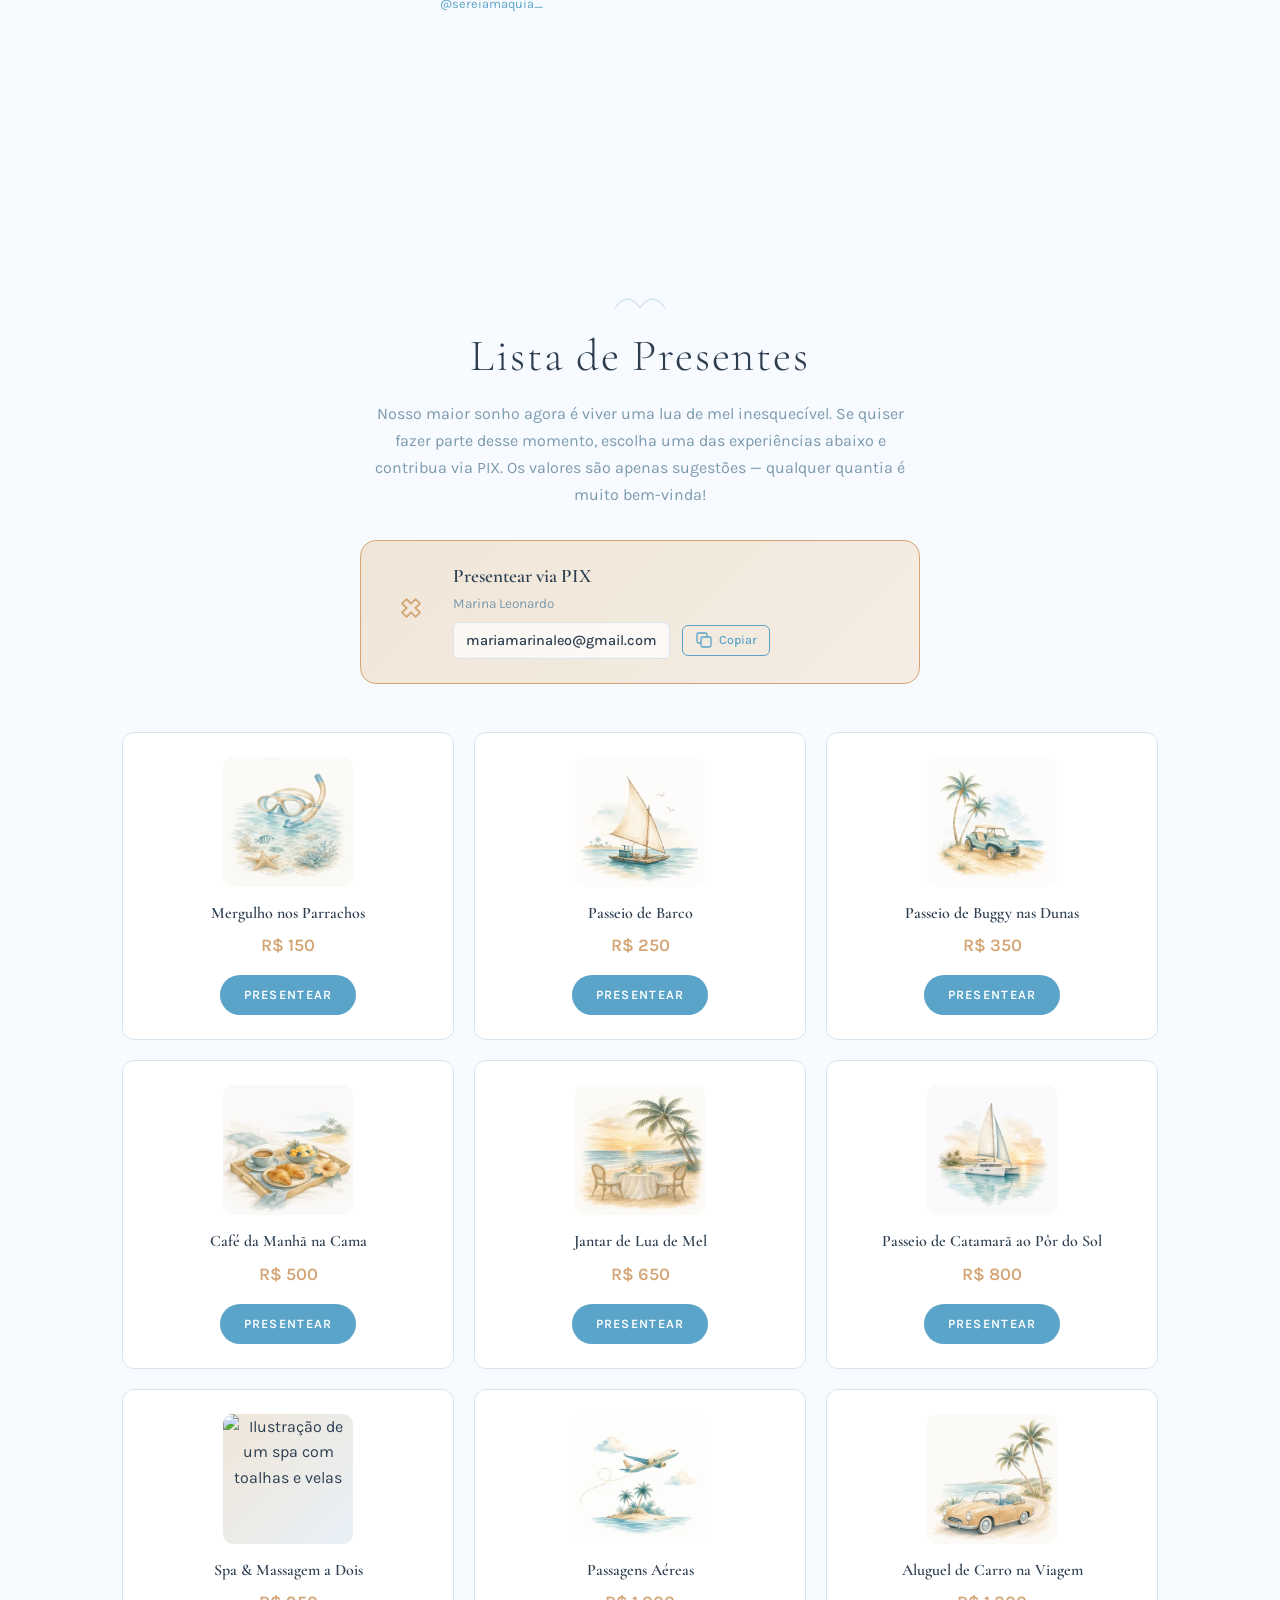
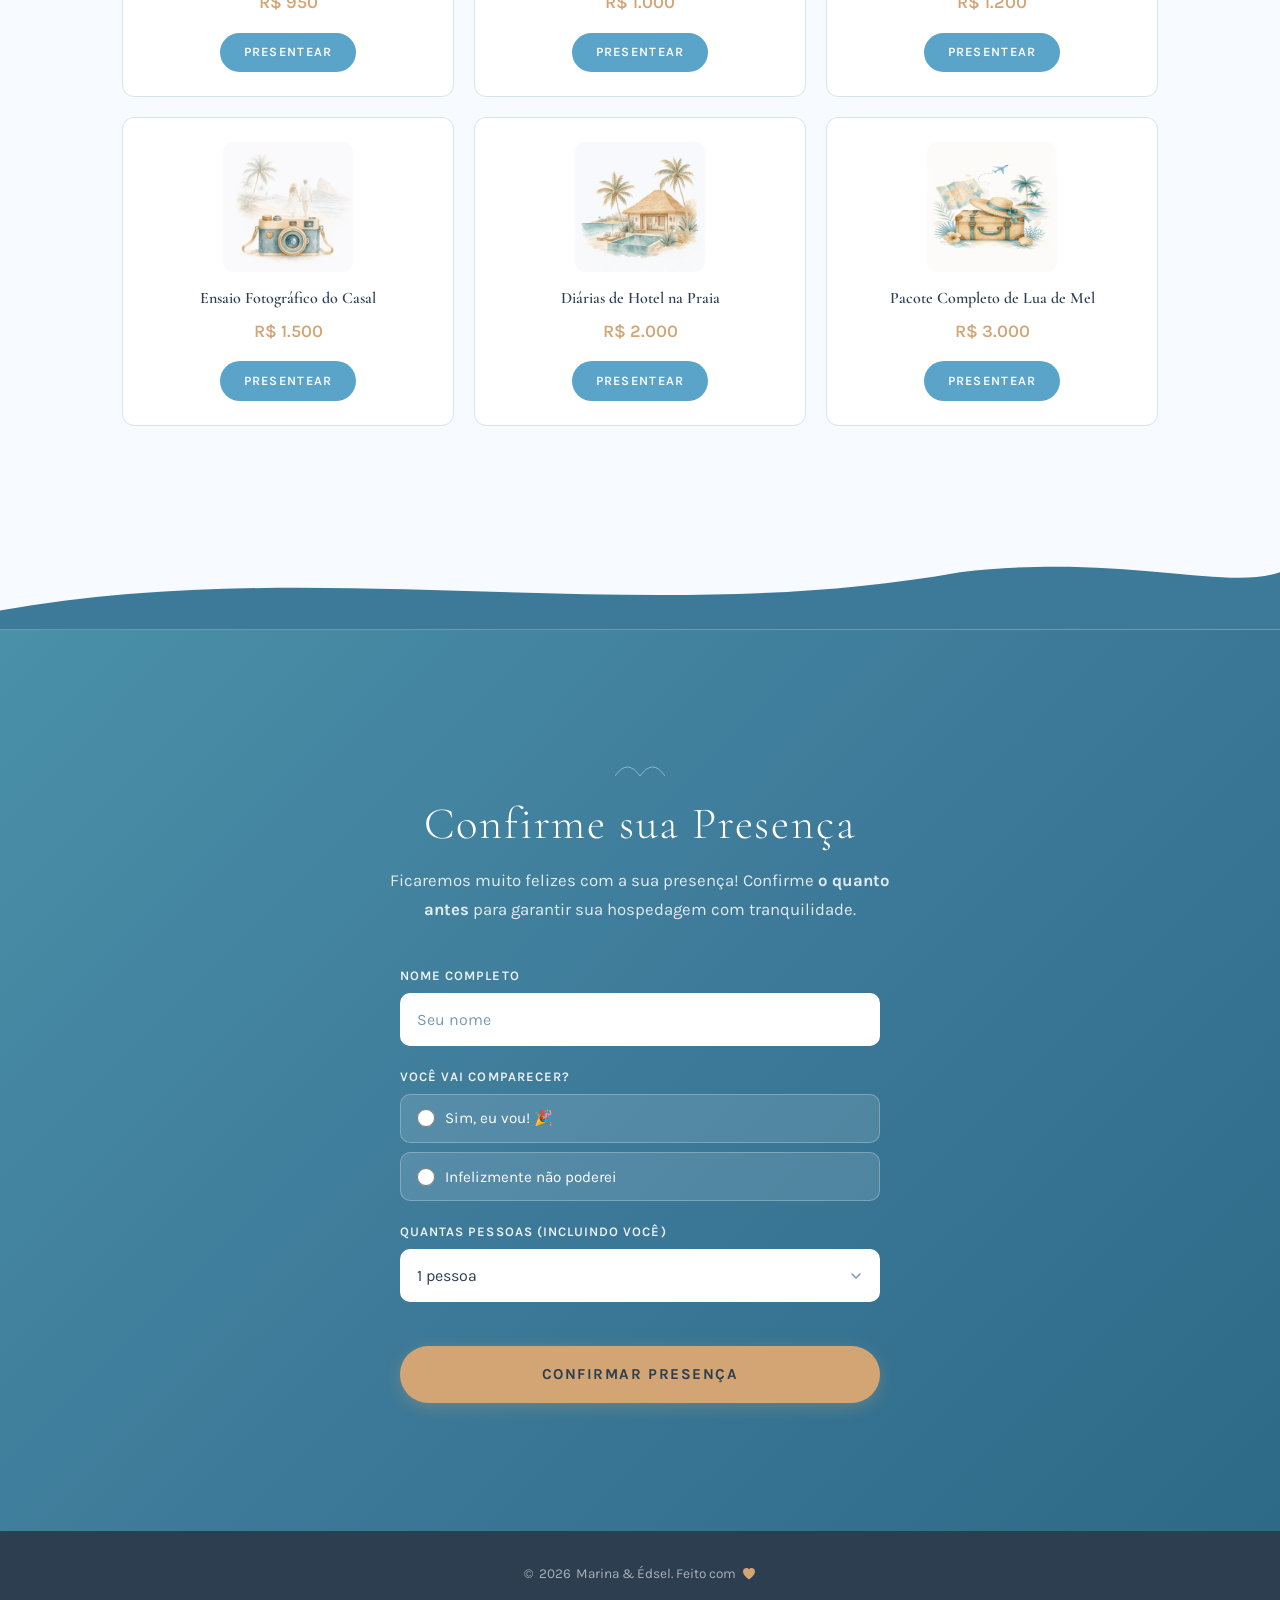
==== commit 79e47c87: "Cerimonia na Buji 15h30 (sem igreja); presentes de viagem (12 itens R$150-3000); RSVP grava no Supab" ====
--- a/marina-e-edsel/index.html
+++ b/marina-e-edsel/index.html
@@ -5,10 +5,10 @@
   <meta name="viewport" content="width=device-width, initial-scale=1.0">
 
   <title>Marina & Édsel — 05 de Setembro de 2026 | Casamento na Praia de Maracajaú</title>
-  <meta name="description" content="Celebre conosco! Site oficial do casamento de Marina & Édsel. 05 de setembro de 2026, às 15h, na Praia de Maracajaú — RN.">
+  <meta name="description" content="Celebre conosco! Site oficial do casamento de Marina & Édsel. 05 de setembro de 2026, às 15h30, na Buji — Praia de Maracajaú, RN.">
 
   <meta property="og:title" content="Marina & Édsel — Casamento na Praia de Maracajaú">
-  <meta property="og:description" content="05 de setembro de 2026, às 15h. Venha celebrar esse momento especial conosco!">
+  <meta property="og:description" content="05 de setembro de 2026, às 15h30, na Buji. Venha celebrar esse momento especial conosco!">
   <meta property="og:type" content="website">
   <meta property="og:image" content="">
   <meta property="og:url" content="">
@@ -21,7 +21,7 @@
 
   <link href="https://unpkg.com/aos@2.3.4/dist/aos.css" rel="stylesheet">
 
-  <link rel="stylesheet" href="style.css?v=2">
+  <link rel="stylesheet" href="style.css?v=3">
 </head>
 <body>
 
@@ -70,8 +70,8 @@
             </svg>
           </div>
           <p class="hero__date">05 de Setembro de 2026</p>
-          <p class="hero__time">15h</p>
-          <p class="hero__location">Praia de Maracajaú — RN</p>
+          <p class="hero__time">15h30</p>
+          <p class="hero__location">Buji — Praia de Maracajaú, RN</p>
         </div>
       </div>
       <div class="hero__wave">
@@ -93,7 +93,7 @@
         <h2 class="welcome__title" data-aos="fade-up">Nosso Grande Dia</h2>
         <div class="welcome__text" data-aos="fade-up" data-aos-delay="100">
           <p>Com muita alegria, convidamos você para celebrar conosco o nosso casamento em um cenário especial, à beira-mar.</p>
-          <p>Nossa cerimônia será realizada em uma praia pequena e charmosa, com número limitado de pousadas na região. Por isso, pedimos a gentileza de <strong>confirmar sua presença até o dia 15 de abril de 2026</strong>, para que você possa garantir sua hospedagem com tranquilidade e para nossa programação.</p>
+          <p>Nossa cerimônia será realizada em uma praia pequena e charmosa, com número limitado de pousadas na região. Por isso, pedimos a gentileza de <strong>confirmar sua presença o quanto antes</strong>, para que você possa garantir sua hospedagem com tranquilidade e para nossa programação.</p>
           <p>Para nos presentear, escolha qualquer item da Lista de Presentes ou, caso prefiram, entrem em contato conosco diretamente. Fiquem à vontade!</p>
           <p class="welcome__highlight">Será uma alegria imensa ter você conosco nesse dia tão especial.</p>
           <p class="welcome__signature">Com amor,<br>Marina e Édsel</p>
@@ -113,8 +113,8 @@
         <div class="ceremony__split">
           <div class="ceremony__image" data-aos="fade-right" data-aos-duration="1000">
             <div class="ceremony__gallery">
-              <img src="local-praia.jpeg" alt="Vista da praia de Maracajaú com farol" width="1024" height="1536" loading="lazy" decoding="async" class="ceremony__photo">
-              <img src="local-jardim.jpeg" alt="Jardim tropical do local da cerimônia em Maracajaú" width="1170" height="1294" loading="lazy" decoding="async" class="ceremony__photo">
+              <img src="local-jardim.jpeg" alt="Jardim do espaço Buji à beira-mar, em Maracajaú" width="820" height="907" loading="lazy" decoding="async" class="ceremony__photo">
+              <img src="local-buji.jpeg" alt="Entrada da Buji, local da cerimônia e festa na Praia de Maracajaú" width="880" height="1173" loading="lazy" decoding="async" class="ceremony__photo">
             </div>
           </div>
           <div class="ceremony__info" data-aos="fade-left" data-aos-duration="1000">
@@ -127,26 +127,26 @@
               </div>
               <div class="ceremony__detail">
                 <span class="ceremony__detail-label">Horário</span>
-                <span class="ceremony__detail-value">15h</span>
+                <span class="ceremony__detail-value">15h30</span>
               </div>
               <div class="ceremony__detail">
                 <span class="ceremony__detail-label">Local</span>
-                <span class="ceremony__detail-value">Igreja de São João Batista, Praia de Maracajaú — RN</span>
+                <span class="ceremony__detail-value">Buji — Praia de Maracajaú, Maxaranguape/RN</span>
               </div>
             </div>
-            <p class="ceremony__note">A festa ocorrerá logo após a cerimônia, no mesmo local.</p>
+            <p class="ceremony__note">A cerimônia e a festa acontecerão no mesmo local, na Buji.</p>
           </div>
         </div>
         <div class="ceremony__map" data-aos="fade-up" data-aos-delay="200">
           <iframe
-            src="https://www.google.com/maps/embed/v1/place?key=AIzaSyBFw0Qbyq9zTFTd-tUY6dZWTgaQzuU17R8&q=Igreja+São+João+Batista,+Maracajaú,+Maxaranguape,+RN,+Brasil&zoom=15"
+            src="https://www.google.com/maps/embed/v1/place?key=AIzaSyBFw0Qbyq9zTFTd-tUY6dZWTgaQzuU17R8&q=Buji+Maracajaú,+Maxaranguape,+RN,+Brasil&zoom=15"
             width="800"
             height="400"
             style="border:0;"
             allowfullscreen=""
             loading="lazy"
             referrerpolicy="no-referrer-when-downgrade"
-            title="Mapa - Igreja de São João Batista, Maracajaú - RN">
+            title="Mapa - Buji, Praia de Maracajaú - RN">
           </iframe>
         </div>
       </div>
@@ -278,7 +278,7 @@
           </svg>
         </div>
         <h2 class="gifts__title" data-aos="fade-up">Lista de Presentes</h2>
-        <p class="gifts__intro" data-aos="fade-up" data-aos-delay="100">Se quiser nos presentear, ficamos muito felizes! Escolha um dos itens abaixo e faça sua contribuição via PIX.</p>
+        <p class="gifts__intro" data-aos="fade-up" data-aos-delay="100">Nosso maior sonho agora é viver uma lua de mel inesquecível. Se quiser fazer parte desse momento, escolha uma das experiências abaixo e contribua via PIX. Os valores são apenas sugestões — qualquer quantia é muito bem-vinda!</p>
 
         <!-- Card PIX -->
         <div class="gifts__pix" data-aos="fade-up" data-aos-delay="150">
@@ -289,9 +289,9 @@
           </div>
           <div class="gifts__pix-info">
             <h3 class="gifts__pix-title">Presentear via PIX</h3>
-            <p class="gifts__pix-name">Marina [Sobrenome]</p>
+            <p class="gifts__pix-name">Marina Leonardo</p>
             <div class="gifts__pix-key">
-              <code class="gifts__pix-code" id="pix-key">chave@pix.com</code>
+              <code class="gifts__pix-code" id="pix-key">mariamarinaleo@gmail.com</code>
               <button class="gifts__pix-copy" onclick="copyPix()" aria-label="Copiar chave PIX" title="Copiar chave PIX">
                 <svg width="18" height="18" viewBox="0 0 18 18" fill="none">
                   <rect x="6" y="6" width="10" height="10" rx="1.5" stroke="currentColor" stroke-width="1.3"/>
@@ -303,137 +303,113 @@
           </div>
         </div>
 
-        <!-- Grid de presentes -->
+        <!-- Grid de presentes (experiências de lua de mel) -->
         <div class="gifts__grid">
           <article class="gifts__item" data-aos="fade-up" data-aos-delay="100">
             <div class="gifts__item-image">
-              <div class="gifts__item-placeholder" aria-hidden="true">
-                <svg width="40" height="40" viewBox="0 0 40 40" fill="none"><path d="M8 32h24M12 32V18l8-10 8 10v14M17 32v-8h6v8" stroke="currentColor" stroke-width="1.2" fill="none"/></svg>
-              </div>
-            </div>
-            <h3 class="gifts__item-name">2 Passagens Aéreas para a Lua de Mel</h3>
-            <p class="gifts__item-price">R$ 1.884,54</p>
+              <img src="gift-mergulho.webp" alt="Ilustração de máscara de mergulho e peixes" width="360" height="360" loading="lazy" decoding="async" class="gifts__item-photo">
+            </div>
+            <h3 class="gifts__item-name">Mergulho nos Parrachos</h3>
+            <p class="gifts__item-price">R$ 150</p>
             <button class="gifts__item-btn" onclick="copyPix()">Presentear</button>
           </article>
 
           <article class="gifts__item" data-aos="fade-up" data-aos-delay="150">
             <div class="gifts__item-image">
-              <div class="gifts__item-placeholder" aria-hidden="true">
-                <svg width="40" height="40" viewBox="0 0 40 40" fill="none"><rect x="10" y="8" width="20" height="26" rx="2" stroke="currentColor" stroke-width="1.2" fill="none"/><line x1="14" y1="14" x2="26" y2="14" stroke="currentColor" stroke-width="1"/><line x1="14" y1="18" x2="26" y2="18" stroke="currentColor" stroke-width="1"/><line x1="14" y1="22" x2="22" y2="22" stroke="currentColor" stroke-width="1"/></svg>
-              </div>
-            </div>
-            <h3 class="gifts__item-name">Adega 33 Garrafas</h3>
-            <p class="gifts__item-price">R$ 4.259,06</p>
+              <img src="gift-barco.webp" alt="Ilustração de uma jangada no mar" width="360" height="360" loading="lazy" decoding="async" class="gifts__item-photo">
+            </div>
+            <h3 class="gifts__item-name">Passeio de Barco</h3>
+            <p class="gifts__item-price">R$ 250</p>
             <button class="gifts__item-btn" onclick="copyPix()">Presentear</button>
           </article>
 
           <article class="gifts__item" data-aos="fade-up" data-aos-delay="200">
             <div class="gifts__item-image">
-              <div class="gifts__item-placeholder" aria-hidden="true">
-                <svg width="40" height="40" viewBox="0 0 40 40" fill="none"><rect x="10" y="8" width="20" height="26" rx="2" stroke="currentColor" stroke-width="1.2" fill="none"/><line x1="14" y1="14" x2="26" y2="14" stroke="currentColor" stroke-width="1"/><line x1="14" y1="18" x2="26" y2="18" stroke="currentColor" stroke-width="1"/></svg>
-              </div>
-            </div>
-            <h3 class="gifts__item-name">Adega de Vinhos</h3>
-            <p class="gifts__item-price">R$ 2.763,99</p>
+              <img src="gift-buggy.webp" alt="Ilustração de um buggy nas dunas" width="360" height="360" loading="lazy" decoding="async" class="gifts__item-photo">
+            </div>
+            <h3 class="gifts__item-name">Passeio de Buggy nas Dunas</h3>
+            <p class="gifts__item-price">R$ 350</p>
             <button class="gifts__item-btn" onclick="copyPix()">Presentear</button>
           </article>
 
           <article class="gifts__item" data-aos="fade-up" data-aos-delay="100">
             <div class="gifts__item-image">
-              <div class="gifts__item-placeholder" aria-hidden="true">
-                <svg width="40" height="40" viewBox="0 0 40 40" fill="none"><circle cx="20" cy="20" r="12" stroke="currentColor" stroke-width="1.2" fill="none"/><path d="M15 18 Q20 12 25 18 Q20 24 15 18Z" stroke="currentColor" stroke-width="1" fill="none"/></svg>
-              </div>
-            </div>
-            <h3 class="gifts__item-name">Almoço Romântico</h3>
-            <p class="gifts__item-price">R$ 628,18</p>
+              <img src="gift-cafe.webp" alt="Ilustração de um café da manhã na cama" width="360" height="360" loading="lazy" decoding="async" class="gifts__item-photo">
+            </div>
+            <h3 class="gifts__item-name">Café da Manhã na Cama</h3>
+            <p class="gifts__item-price">R$ 500</p>
             <button class="gifts__item-btn" onclick="copyPix()">Presentear</button>
           </article>
 
           <article class="gifts__item" data-aos="fade-up" data-aos-delay="150">
             <div class="gifts__item-image">
-              <div class="gifts__item-placeholder" aria-hidden="true">
-                <svg width="40" height="40" viewBox="0 0 40 40" fill="none"><path d="M8 30 Q12 10 20 20 Q28 10 32 30Z" stroke="currentColor" stroke-width="1.2" fill="none"/><line x1="20" y1="15" x2="20" y2="30" stroke="currentColor" stroke-width="1"/></svg>
-              </div>
-            </div>
-            <h3 class="gifts__item-name">Aluguel de Barco Privado</h3>
-            <p class="gifts__item-price">R$ 1.130,72</p>
+              <img src="gift-jantar.webp" alt="Ilustração de um jantar romântico à beira-mar" width="360" height="360" loading="lazy" decoding="async" class="gifts__item-photo">
+            </div>
+            <h3 class="gifts__item-name">Jantar de Lua de Mel</h3>
+            <p class="gifts__item-price">R$ 650</p>
             <button class="gifts__item-btn" onclick="copyPix()">Presentear</button>
           </article>
 
           <article class="gifts__item" data-aos="fade-up" data-aos-delay="200">
             <div class="gifts__item-image">
-              <div class="gifts__item-placeholder" aria-hidden="true">
-                <svg width="40" height="40" viewBox="0 0 40 40" fill="none"><rect x="6" y="12" width="28" height="18" rx="2" stroke="currentColor" stroke-width="1.2" fill="none"/><line x1="6" y1="18" x2="34" y2="18" stroke="currentColor" stroke-width="1"/></svg>
-              </div>
-            </div>
-            <h3 class="gifts__item-name">Aparador Design Contemporâneo</h3>
-            <p class="gifts__item-price">R$ 3.139,64</p>
+              <img src="gift-catamara.webp" alt="Ilustração de um catamarã ao pôr do sol" width="360" height="360" loading="lazy" decoding="async" class="gifts__item-photo">
+            </div>
+            <h3 class="gifts__item-name">Passeio de Catamarã ao Pôr do Sol</h3>
+            <p class="gifts__item-price">R$ 800</p>
             <button class="gifts__item-btn" onclick="copyPix()">Presentear</button>
           </article>
 
           <article class="gifts__item" data-aos="fade-up" data-aos-delay="100">
             <div class="gifts__item-image">
-              <div class="gifts__item-placeholder" aria-hidden="true">
-                <svg width="40" height="40" viewBox="0 0 40 40" fill="none"><ellipse cx="20" cy="22" rx="14" ry="8" stroke="currentColor" stroke-width="1.2" fill="none"/><ellipse cx="20" cy="18" rx="14" ry="8" stroke="currentColor" stroke-width="1.2" fill="none"/></svg>
-              </div>
-            </div>
-            <h3 class="gifts__item-name">Aparelho de Jantar</h3>
-            <p class="gifts__item-price">R$ 538,98</p>
+              <img src="gift-spa.webp" alt="Ilustração de um spa com toalhas e velas" width="360" height="360" loading="lazy" decoding="async" class="gifts__item-photo">
+            </div>
+            <h3 class="gifts__item-name">Spa & Massagem a Dois</h3>
+            <p class="gifts__item-price">R$ 950</p>
             <button class="gifts__item-btn" onclick="copyPix()">Presentear</button>
           </article>
 
           <article class="gifts__item" data-aos="fade-up" data-aos-delay="150">
             <div class="gifts__item-image">
-              <div class="gifts__item-placeholder" aria-hidden="true">
-                <svg width="40" height="40" viewBox="0 0 40 40" fill="none"><ellipse cx="20" cy="22" rx="14" ry="8" stroke="currentColor" stroke-width="1.2" fill="none"/><path d="M10 18 Q20 10 30 18" stroke="currentColor" stroke-width="1" fill="none"/></svg>
-              </div>
-            </div>
-            <h3 class="gifts__item-name">Aparelho de Jantar Porcelana</h3>
-            <p class="gifts__item-price">R$ 727,43</p>
+              <img src="gift-passagem.webp" alt="Ilustração de um avião sobrevoando uma ilha" width="360" height="360" loading="lazy" decoding="async" class="gifts__item-photo">
+            </div>
+            <h3 class="gifts__item-name">Passagens Aéreas</h3>
+            <p class="gifts__item-price">R$ 1.000</p>
             <button class="gifts__item-btn" onclick="copyPix()">Presentear</button>
           </article>
 
           <article class="gifts__item" data-aos="fade-up" data-aos-delay="200">
             <div class="gifts__item-image">
-              <div class="gifts__item-placeholder" aria-hidden="true">
-                <svg width="40" height="40" viewBox="0 0 40 40" fill="none"><circle cx="20" cy="20" r="10" stroke="currentColor" stroke-width="1.2" fill="none"/><circle cx="20" cy="20" r="4" stroke="currentColor" stroke-width="1" fill="none"/><line x1="20" y1="6" x2="20" y2="10" stroke="currentColor" stroke-width="1"/></svg>
-              </div>
-            </div>
-            <h3 class="gifts__item-name">Aspirador Robô</h3>
-            <p class="gifts__item-price">R$ 1.821,72</p>
+              <img src="gift-carro.webp" alt="Ilustração de um conversível em estrada litorânea" width="360" height="360" loading="lazy" decoding="async" class="gifts__item-photo">
+            </div>
+            <h3 class="gifts__item-name">Aluguel de Carro na Viagem</h3>
+            <p class="gifts__item-price">R$ 1.200</p>
             <button class="gifts__item-btn" onclick="copyPix()">Presentear</button>
           </article>
 
           <article class="gifts__item" data-aos="fade-up" data-aos-delay="100">
             <div class="gifts__item-image">
-              <div class="gifts__item-placeholder" aria-hidden="true">
-                <svg width="40" height="40" viewBox="0 0 40 40" fill="none"><ellipse cx="20" cy="24" rx="10" ry="8" stroke="currentColor" stroke-width="1.2" fill="none"/><path d="M14 16 Q20 8 26 16" stroke="currentColor" stroke-width="1.2" fill="none"/><line x1="20" y1="8" x2="20" y2="16" stroke="currentColor" stroke-width="1"/></svg>
-              </div>
-            </div>
-            <h3 class="gifts__item-name">Batedeira Planetária</h3>
-            <p class="gifts__item-price">R$ 621,90</p>
+              <img src="gift-ensaio.webp" alt="Ilustração de uma câmera fotográfica e o casal" width="360" height="360" loading="lazy" decoding="async" class="gifts__item-photo">
+            </div>
+            <h3 class="gifts__item-name">Ensaio Fotográfico do Casal</h3>
+            <p class="gifts__item-price">R$ 1.500</p>
             <button class="gifts__item-btn" onclick="copyPix()">Presentear</button>
           </article>
 
           <article class="gifts__item" data-aos="fade-up" data-aos-delay="150">
             <div class="gifts__item-image">
-              <div class="gifts__item-placeholder" aria-hidden="true">
-                <svg width="40" height="40" viewBox="0 0 40 40" fill="none"><ellipse cx="20" cy="24" rx="10" ry="8" stroke="currentColor" stroke-width="1.2" fill="none"/><path d="M14 16 Q20 8 26 16" stroke="currentColor" stroke-width="1.2" fill="none"/></svg>
-              </div>
-            </div>
-            <h3 class="gifts__item-name">Batedeira Stand Mixer</h3>
-            <p class="gifts__item-price">R$ 2.511,46</p>
+              <img src="gift-hotel.webp" alt="Ilustração de um hotel à beira-mar" width="360" height="360" loading="lazy" decoding="async" class="gifts__item-photo">
+            </div>
+            <h3 class="gifts__item-name">Diárias de Hotel na Praia</h3>
+            <p class="gifts__item-price">R$ 2.000</p>
             <button class="gifts__item-btn" onclick="copyPix()">Presentear</button>
           </article>
 
           <article class="gifts__item" data-aos="fade-up" data-aos-delay="200">
             <div class="gifts__item-image">
-              <div class="gifts__item-placeholder" aria-hidden="true">
-                <svg width="40" height="40" viewBox="0 0 40 40" fill="none"><rect x="12" y="10" width="16" height="22" rx="2" stroke="currentColor" stroke-width="1.2" fill="none"/><circle cx="20" cy="18" r="3" stroke="currentColor" stroke-width="1" fill="none"/><line x1="16" y1="26" x2="24" y2="26" stroke="currentColor" stroke-width="1"/></svg>
-              </div>
-            </div>
-            <h3 class="gifts__item-name">Cafeteira Nespresso</h3>
-            <p class="gifts__item-price">R$ 866,89</p>
+              <img src="gift-pacote.webp" alt="Ilustração de uma mala de viagem e chapéu" width="360" height="360" loading="lazy" decoding="async" class="gifts__item-photo">
+            </div>
+            <h3 class="gifts__item-name">Pacote Completo de Lua de Mel</h3>
+            <p class="gifts__item-price">R$ 3.000</p>
             <button class="gifts__item-btn" onclick="copyPix()">Presentear</button>
           </article>
         </div>
@@ -456,13 +432,44 @@
           </svg>
         </div>
         <h2 class="rsvp__title" data-aos="zoom-in">Confirme sua Presença</h2>
-        <p class="rsvp__text" data-aos="fade-up" data-aos-delay="100">Ficaremos muito felizes com a sua presença! Confirme <strong>até 15 de abril de 2026</strong> para garantir sua hospedagem com tranquilidade.</p>
-        <a href="https://wa.me/5500000000000?text=Ol%C3%A1!%20Gostaria%20de%20confirmar%20minha%20presen%C3%A7a%20no%20casamento%20de%20Marina%20%26%20%C3%89dsel%20no%20dia%2005%2F09%2F2026." class="rsvp__btn" data-aos="fade-up" data-aos-delay="200" target="_blank" rel="noopener noreferrer">
-          <svg class="rsvp__btn-icon" width="24" height="24" viewBox="0 0 24 24" fill="currentColor" aria-hidden="true">
-            <path d="M17.472 14.382c-.297-.149-1.758-.867-2.03-.967-.273-.099-.471-.148-.67.15-.197.297-.767.966-.94 1.164-.173.199-.347.223-.644.075-.297-.15-1.255-.463-2.39-1.475-.883-.788-1.48-1.761-1.653-2.059-.173-.297-.018-.458.13-.606.134-.133.298-.347.446-.52.149-.174.198-.298.298-.497.099-.198.05-.371-.025-.52-.075-.149-.669-1.612-.916-2.207-.242-.579-.487-.5-.669-.51-.173-.008-.371-.01-.57-.01-.198 0-.52.074-.792.372-.272.297-1.04 1.016-1.04 2.479 0 1.462 1.065 2.875 1.213 3.074.149.198 2.096 3.2 5.077 4.487.709.306 1.262.489 1.694.625.712.227 1.36.195 1.871.118.571-.085 1.758-.719 2.006-1.413.248-.694.248-1.289.173-1.413-.074-.124-.272-.198-.57-.347m-5.421 7.403h-.004a9.87 9.87 0 01-5.031-1.378l-.361-.214-3.741.982.998-3.648-.235-.374a9.86 9.86 0 01-1.51-5.26c.001-5.45 4.436-9.884 9.888-9.884 2.64 0 5.122 1.03 6.988 2.898a9.825 9.825 0 012.893 6.994c-.003 5.45-4.437 9.884-9.885 9.884m8.413-18.297A11.815 11.815 0 0012.05 0C5.495 0 .16 5.335.157 11.892c0 2.096.547 4.142 1.588 5.945L.057 24l6.305-1.654a11.882 11.882 0 005.683 1.448h.005c6.554 0 11.89-5.335 11.893-11.893a11.821 11.821 0 00-3.48-8.413z"/>
-          </svg>
-          Confirmar pelo WhatsApp
-        </a>
+        <p class="rsvp__text" data-aos="fade-up" data-aos-delay="100">Ficaremos muito felizes com a sua presença! Confirme <strong>o quanto antes</strong> para garantir sua hospedagem com tranquilidade.</p>
+        <form class="rsvp__form" data-rsvp-form data-aos="fade-up" data-aos-delay="200">
+          <p class="rsvp__hp" hidden aria-hidden="true"><label>Não preencha isto: <input name="bot-field" tabindex="-1" autocomplete="off"></label></p>
+
+          <div class="rsvp__field">
+            <label class="rsvp__label" for="rsvp-nome">Nome completo</label>
+            <input class="rsvp__input" type="text" id="rsvp-nome" name="nome" required autocomplete="name" placeholder="Seu nome">
+          </div>
+
+          <div class="rsvp__field">
+            <span class="rsvp__label">Você vai comparecer?</span>
+            <div class="rsvp__radios" role="radiogroup">
+              <label class="rsvp__radio">
+                <input type="radio" name="comparecimento" value="Sim, vou comparecer" required>
+                <span>Sim, eu vou! 🎉</span>
+              </label>
+              <label class="rsvp__radio">
+                <input type="radio" name="comparecimento" value="Infelizmente não poderei">
+                <span>Infelizmente não poderei</span>
+              </label>
+            </div>
+          </div>
+
+          <div class="rsvp__field">
+            <label class="rsvp__label" for="rsvp-pessoas">Quantas pessoas (incluindo você)</label>
+            <select class="rsvp__input rsvp__select" id="rsvp-pessoas" name="pessoas">
+              <option value="1">1 pessoa</option>
+              <option value="2">2 pessoas</option>
+              <option value="3">3 pessoas</option>
+              <option value="4">4 pessoas</option>
+              <option value="5">5 pessoas</option>
+              <option value="6">6 ou mais</option>
+            </select>
+          </div>
+
+          <div class="rsvp__feedback" data-rsvp-feedback role="status" aria-live="polite"></div>
+          <button type="submit" class="rsvp__submit">Confirmar Presença</button>
+        </form>
       </div>
     </section>
 
@@ -479,6 +486,6 @@
   </footer>
 
   <script src="https://unpkg.com/aos@2.3.4/dist/aos.js"></script>
-  <script src="script.js"></script>
+  <script src="script.js?v=4"></script>
 </body>
 </html>
--- a/marina-e-edsel/style.css
+++ b/marina-e-edsel/style.css
@@ -1074,6 +1074,16 @@
   opacity: 0.5;
 }
 
+.gifts__item-photo {
+  aspect-ratio: 1;
+  width: 100%;
+  max-width: 130px;
+  margin-inline: auto;
+  border-radius: 10px;
+  object-fit: cover;
+  background: linear-gradient(135deg, var(--color-accent-light), #E8F0F7);
+}
+
 .gifts__item-name {
   font-family: var(--font-heading);
   font-size: 1rem;
@@ -1184,6 +1194,229 @@
 
 .rsvp__btn-icon svg {
   display: inline-block;
+}
+
+/* RSVP — Formulário de confirmação */
+.rsvp__form {
+  text-align: left;
+  max-width: 480px;
+  margin: 2.5rem auto 0;
+  display: flex;
+  flex-direction: column;
+  gap: 1.25rem;
+}
+
+.rsvp__field {
+  display: flex;
+  flex-direction: column;
+  gap: 0.45rem;
+}
+
+.rsvp__label {
+  font-family: var(--font-body);
+  font-size: 0.82rem;
+  font-weight: 600;
+  text-transform: uppercase;
+  letter-spacing: 0.08em;
+  color: rgba(255, 255, 255, 0.92);
+}
+
+.rsvp__opt {
+  text-transform: none;
+  letter-spacing: 0;
+  font-weight: 400;
+  color: rgba(255, 255, 255, 0.6);
+}
+
+.rsvp__input {
+  width: 100%;
+  font-family: var(--font-body);
+  font-size: 1rem;
+  color: var(--color-text);
+  background-color: #fff;
+  border: 1px solid transparent;
+  border-radius: 10px;
+  padding: 0.8rem 1rem;
+  transition: border-color 0.25s ease, box-shadow 0.25s ease;
+}
+
+.rsvp__input::placeholder {
+  color: var(--color-text-muted);
+}
+
+.rsvp__input:focus-visible {
+  outline: none;
+  border-color: var(--color-accent);
+  box-shadow: 0 0 0 3px rgba(212, 165, 116, 0.35);
+}
+
+.rsvp__select {
+  appearance: none;
+  -webkit-appearance: none;
+  background-image: url("data:image/svg+xml,%3Csvg xmlns='http://www.w3.org/2000/svg' width='14' height='14' viewBox='0 0 14 14' fill='none'%3E%3Cpath d='M3 5l4 4 4-4' stroke='%237B9AAF' stroke-width='1.5' stroke-linecap='round' stroke-linejoin='round'/%3E%3C/svg%3E");
+  background-repeat: no-repeat;
+  background-position: right 1rem center;
+  padding-right: 2.5rem;
+  cursor: pointer;
+}
+
+.rsvp__textarea {
+  resize: vertical;
+  min-height: 90px;
+  line-height: 1.5;
+}
+
+.rsvp__radios {
+  display: flex;
+  flex-direction: column;
+  gap: 0.6rem;
+}
+
+.rsvp__radio {
+  display: flex;
+  align-items: center;
+  gap: 0.6rem;
+  background-color: rgba(255, 255, 255, 0.12);
+  border: 1px solid rgba(255, 255, 255, 0.25);
+  border-radius: 10px;
+  padding: 0.7rem 1rem;
+  color: #fff;
+  font-size: 0.95rem;
+  cursor: pointer;
+  transition: background-color 0.25s ease, border-color 0.25s ease;
+}
+
+.rsvp__radio:hover {
+  background-color: rgba(255, 255, 255, 0.2);
+}
+
+.rsvp__radio input {
+  accent-color: var(--color-accent);
+  width: 18px;
+  height: 18px;
+  flex-shrink: 0;
+}
+
+.rsvp__radio:has(input:checked) {
+  background-color: rgba(255, 255, 255, 0.22);
+  border-color: var(--color-accent);
+}
+
+.rsvp__input.error {
+  border-color: var(--color-error);
+  box-shadow: 0 0 0 3px rgba(231, 76, 60, 0.25);
+}
+
+.rsvp__radios.error {
+  outline: 1px solid var(--color-error);
+  outline-offset: 4px;
+  border-radius: 10px;
+}
+
+.rsvp__submit {
+  font-family: var(--font-body);
+  font-size: 0.95rem;
+  font-weight: 700;
+  text-transform: uppercase;
+  letter-spacing: 0.1em;
+  color: var(--color-text);
+  background-color: var(--color-accent);
+  padding: 1rem 2rem;
+  border-radius: 100px;
+  margin-top: 0.25rem;
+  box-shadow: 0 4px 16px rgba(212, 165, 116, 0.3);
+  transition: background-color 0.3s ease, transform 0.2s ease, box-shadow 0.3s ease;
+}
+
+.rsvp__submit:hover,
+.rsvp__submit:focus-visible {
+  background-color: var(--color-accent-hover);
+  transform: translateY(-2px);
+  box-shadow: 0 6px 22px rgba(212, 165, 116, 0.45);
+}
+
+.rsvp__submit:disabled {
+  opacity: 0.6;
+  cursor: not-allowed;
+  transform: none;
+}
+
+.rsvp__feedback {
+  font-size: 0.9rem;
+  font-weight: 500;
+  border-radius: 10px;
+  padding: 0;
+  max-height: 0;
+  overflow: hidden;
+  transition: max-height 0.3s ease, padding 0.3s ease;
+}
+
+.rsvp__feedback.show {
+  padding: 0.85rem 1rem;
+  max-height: 200px;
+}
+
+.rsvp__feedback.success {
+  background-color: rgba(39, 174, 96, 0.18);
+  color: #eafff2;
+  border: 1px solid rgba(39, 174, 96, 0.5);
+}
+
+.rsvp__feedback.error {
+  background-color: rgba(231, 76, 60, 0.18);
+  color: #ffeae8;
+  border: 1px solid rgba(231, 76, 60, 0.5);
+}
+
+.rsvp__success {
+  text-align: center;
+  max-width: 480px;
+  margin: 2.5rem auto 0;
+  color: #fff;
+}
+
+.rsvp__success-icon {
+  width: 64px;
+  height: 64px;
+  margin: 0 auto 1rem;
+  display: flex;
+  align-items: center;
+  justify-content: center;
+  background-color: rgba(255, 255, 255, 0.15);
+  border-radius: 50%;
+}
+
+.rsvp__success-title {
+  font-family: var(--font-heading);
+  font-size: clamp(1.4rem, 3vw, 1.9rem);
+  font-weight: 400;
+  margin-bottom: 0.5rem;
+}
+
+.rsvp__success-text {
+  font-size: 0.95rem;
+  color: rgba(255, 255, 255, 0.85);
+  line-height: 1.6;
+}
+
+.rsvp__alt {
+  font-size: 0.9rem;
+  color: rgba(255, 255, 255, 0.8);
+  margin-top: 1.5rem;
+  text-align: center;
+}
+
+.rsvp__alt-link {
+  color: #fff;
+  font-weight: 600;
+  text-decoration: underline;
+  text-underline-offset: 3px;
+  text-decoration-color: rgba(255, 255, 255, 0.5);
+  transition: text-decoration-color 0.25s ease;
+}
+
+.rsvp__alt-link:hover {
+  text-decoration-color: #fff;
 }
 
 /* ==========================================
